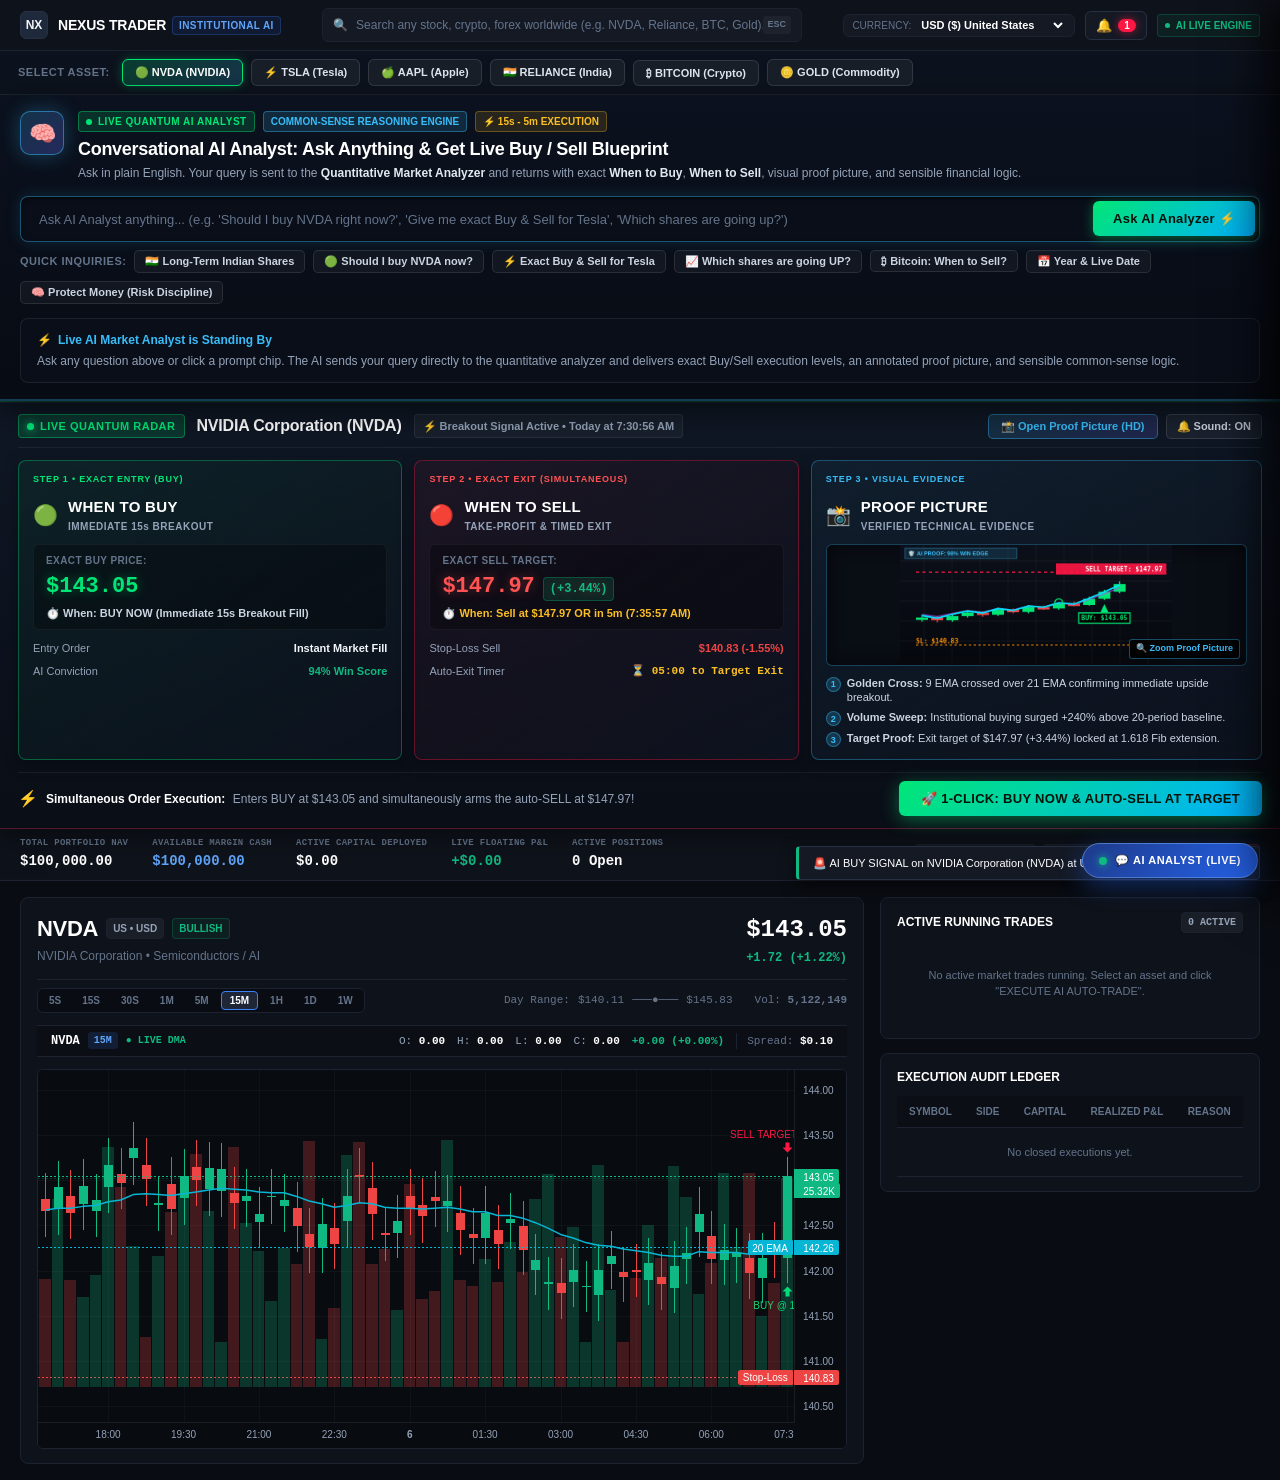
==== docs/index.html @ 93ea9766 "Upgrade AI engine to Live Gemini 3.5 AI with comprehensive long-term Indian stock advisory and inten" ====
<!DOCTYPE html>
<html lang="en">
<head>
  <meta charset="UTF-8">
  <meta name="viewport" content="width=device-width, initial-scale=1.0, maximum-scale=1.0, user-scalable=no">
  <title>NEXUS TRADER AI | Institutional Multi-Asset & Algorithmic Execution Platform</title>
  <link rel="stylesheet" href="style.css?v=3.0">
  <script src="lightweight-charts.js"></script>
  <script src="qrcode.min.js"></script>
</head>
<body>

  <!-- Top Application Header -->
  <header class="app-header">
    <div class="brand-section">
      <div class="brand-logo">NX</div>
      <div>
        <div class="brand-title">
          NEXUS TRADER
          <span class="brand-badge">INSTITUTIONAL AI</span>
        </div>
      </div>
    </div>

    <!-- Universal Search Bar -->
    <div class="search-container">
      <div class="search-input-wrap">
        <span class="search-icon">🔍</span>
        <input type="text" id="globalSearchInput" class="global-search-input" placeholder="Search any stock, crypto, forex worldwide (e.g. NVDA, Reliance, BTC, Gold)..." autocomplete="off">
        <span class="search-shortcut">ESC</span>
      </div>
      <!-- Autocomplete Dropdown Menu -->
      <div class="search-results-menu" id="searchResultsMenu"></div>
    </div>

    <!-- Live Institutional World Clocks (Hidden to reduce clutter) -->
    <div class="world-clocks-strip num" id="worldClocksStrip" style="display:none;">
      <span class="clock-item">UTC <strong id="clockUtc">--:--:--</strong></span>
      <span class="clock-item">NYC <strong id="clockNyc">--:--:--</strong></span>
      <span class="clock-item">LON <strong id="clockLon">--:--:--</strong></span>
      <span class="clock-item">MUM <strong id="clockMum">--:--:--</strong></span>
    </div>

    <!-- Header Right Controls -->
    <div class="header-actions">
      <!-- 12 Global Currencies Switcher -->
      <div class="currency-select-box">
        <span style="color:var(--text-faint); font-size:10px;">CURRENCY:</span>
        <select id="currencySelect" class="styled-select">
          <option value="USD">USD ($) United States</option>
          <option value="INR">INR (₹) India</option>
          <option value="EUR">EUR (€) Eurozone</option>
          <option value="GBP">GBP (£) United Kingdom</option>
          <option value="JPY">JPY (¥) Japan</option>
          <option value="AED">AED (د.إ) UAE Dirham</option>
          <option value="CAD">CAD (C$) Canada</option>
          <option value="AUD">AUD (A$) Australia</option>
          <option value="CHF">CHF (Fr) Switzerland</option>
          <option value="SGD">SGD (S$) Singapore</option>
          <option value="CNY">CNY (¥) China</option>
          <option value="SAR">SAR (﷼) Saudi Arabia</option>
        </select>
      </div>

      <div style="display:none;">
        <select id="routingSelect"><option value="SANDBOX">Sandbox</option></select>
        <button type="button" id="btnOpenPhoneModal"></button>
        <button type="button" id="btnToggleAiChat"></button>
      </div>

      <!-- Live Buy & Sell Alert Notifications Bell -->
      <div class="alert-bell-wrapper">
        <button type="button" id="btnToggleAlerts" class="btn-alerts-bell" onclick="toggleAlertsDrawer()" title="Live Buy & Sell Signal Notifications">
          <span>🔔</span>
          <span id="alertBellBadge" class="alert-badge">0</span>
        </button>
        <!-- Alerts Dropdown Drawer -->
        <div class="alerts-dropdown" id="alertsDropdown" style="display:none;">
          <div class="alerts-dropdown-head">
            <div style="display:flex; align-items:center; gap:6px;">
              <span>🚨</span>
              <strong style="color:#fff; font-size:11px;">LIVE SIGNAL RADAR</strong>
            </div>
            <button type="button" class="btn-clear-alerts" onclick="clearAlertsFeed()">Clear All</button>
          </div>
          <div class="alerts-feed-list" id="alertsFeedList">
            <div style="padding:16px; text-align:center; color:var(--text-faint); font-size:11px;">
              Listening for algorithmic breakouts and price targets...
            </div>
          </div>
        </div>
      </div>

      <!-- Feed Status Pulse -->
      <div class="feed-pulse">
        <span class="pulse-dot"></span>
        <span>AI LIVE ENGINE</span>
      </div>
    </div>
  </header>

  <!-- Clean Quick Asset Watchlist -->
  <div class="quick-asset-strip">
    <span class="strip-label">SELECT ASSET:</span>
    <button type="button" class="quick-asset-btn active" onclick="selectAsset('NVDA')">
      🟢 NVDA (NVIDIA)
    </button>
    <button type="button" class="quick-asset-btn" onclick="selectAsset('TSLA')">
      ⚡ TSLA (Tesla)
    </button>
    <button type="button" class="quick-asset-btn" onclick="selectAsset('AAPL')">
      🍏 AAPL (Apple)
    </button>
    <button type="button" class="quick-asset-btn" onclick="selectAsset('RELIANCE.NS')">
      🇮🇳 RELIANCE (India)
    </button>
    <button type="button" class="quick-asset-btn" onclick="selectAsset('BTC/USD')">
      ₿ BITCOIN (Crypto)
    </button>
    <button type="button" class="quick-asset-btn" onclick="selectAsset('GC=F')">
      🪙 GOLD (Commodity)
    </button>
  </div>

  <!-- Legacy Navigation (Hidden to reduce clutter) -->
  <nav class="market-nav-strip" style="display:none;">
    <button class="market-tab active" data-market="ALL">ALL</button>
    <button class="market-tab" data-market="US">US</button>
    <button class="market-tab" data-market="IN">IN</button>
    <button class="market-tab" data-market="EU">EU</button>
    <button class="market-tab" data-market="ASIA">ASIA</button>
    <button class="market-tab" data-market="CRYPTO">CRYPTO</button>
    <button class="market-tab" data-market="COMMODITIES">COMMODITIES</button>
    <button class="market-tab" data-market="FOREX">FOREX</button>
    <button class="market-tab" data-market="INDICES">INDICES</button>
  </nav>

  <!-- ========================================================
       FRONT & CENTER: QUANTUM AI TRADER & REAL-TIME ANALYZER
       ======================================================== -->
  <section id="frontAiAnalystHub" class="front-ai-hub">
    <div class="front-ai-container">
      
      <!-- Top Title & Live Status -->
      <div class="front-ai-header">
        <div class="front-ai-brand">
          <div class="ai-avatar-pulse">🧠</div>
          <div>
            <div class="ai-badge-row">
              <span class="front-ai-status-pill"><span class="ai-live-dot"></span> LIVE QUANTUM AI ANALYST</span>
              <span class="ai-intel-pill">COMMON-SENSE REASONING ENGINE</span>
              <span class="ai-speed-pill">⚡ 15s - 5m EXECUTION</span>
            </div>
            <h1 class="front-ai-title">Conversational AI Analyst: Ask Anything & Get Live Buy / Sell Blueprint</h1>
            <p class="front-ai-subtitle">
              Ask in plain English. Your query is sent to the <strong>Quantitative Market Analyzer</strong> and returns with exact <strong>When to Buy</strong>, <strong>When to Sell</strong>, visual proof picture, and sensible financial logic.
            </p>
          </div>
        </div>
      </div>

      <!-- Prominent Question Bar -->
      <div class="front-ai-input-wrapper">
        <div class="input-glow-frame">
          <input type="text" id="frontAiInput" class="front-ai-input" 
            placeholder="Ask AI Analyst anything... (e.g. 'Should I buy NVDA right now?', 'Give me exact Buy & Sell for Tesla', 'Which shares are going up?')" 
            onkeydown="if(event.key==='Enter')submitFrontAiQuery()" />
          <button type="button" id="btnFrontAiSubmit" class="btn-front-ai-submit" onclick="submitFrontAiQuery()">
            Ask AI Analyzer ⚡
          </button>
        </div>

        <!-- Quick Common-Sense Action Chips -->
        <div class="front-ai-chips">
          <span class="chips-label">Quick Inquiries:</span>
          <button type="button" class="ai-chip" onclick="quickFrontAiAsk('in which indian share i can get profit if i want to invest for long term')">
            🇮🇳 Long-Term Indian Shares
          </button>
          <button type="button" class="ai-chip" onclick="quickFrontAiAsk('Should I buy NVDA right now?')">
            🟢 Should I buy NVDA now?
          </button>
          <button type="button" class="ai-chip" onclick="quickFrontAiAsk('Give me exact Buy and Sell prices for Tesla (TSLA)')">
            ⚡ Exact Buy & Sell for Tesla
          </button>
          <button type="button" class="ai-chip" onclick="quickFrontAiAsk('Which shares are going UP today?')">
            📈 Which shares are going UP?
          </button>
          <button type="button" class="ai-chip" onclick="quickFrontAiAsk('What is Bitcoin (BTC) outlook and when to sell?')">
            ₿ Bitcoin: When to Sell?
          </button>
          <button type="button" class="ai-chip" onclick="quickFrontAiAsk('which year is today')">
            📅 Year & Live Date
          </button>
          <button type="button" class="ai-chip" onclick="quickFrontAiAsk('Common sense: How do I protect my money if price drops?')">
            🧠 Protect Money (Risk Discipline)
          </button>
        </div>
      </div>

      <!-- Active Transmission Pipeline (Visible when query is sent to analyzer) -->
      <div id="aiAnalyzerPipeline" class="ai-pipeline-bar" style="display:none;">
        <div class="pipeline-step" id="pipeStep1">
          <span class="step-icon">📡</span>
          <span class="step-text">1. Query Dispatched to Analyzer</span>
        </div>
        <div class="pipeline-arrow">➔</div>
        <div class="pipeline-step" id="pipeStep2">
          <span class="step-icon">📊</span>
          <span class="step-text">2. Scanning Level-2 Depth & Ticks</span>
        </div>
        <div class="pipeline-arrow">➔</div>
        <div class="pipeline-step" id="pipeStep3">
          <span class="step-icon">🛡️</span>
          <span class="step-text">3. Applying Common-Sense Rules</span>
        </div>
        <div class="pipeline-arrow">➔</div>
        <div class="pipeline-step" id="pipeStep4">
          <span class="step-icon">✨</span>
          <span class="step-text">4. Delivering Buy & Sell Proof</span>
        </div>
      </div>

      <!-- Live AI Conversational Response Container -->
      <div id="frontAiResponseBox" class="front-ai-response-box">
        <div class="ai-welcome-card" id="aiWelcomeCard">
          <div class="welcome-header">
            <span class="welcome-icon">⚡</span>
            <strong>Live AI Market Analyst is Standing By</strong>
          </div>
          <p class="welcome-body">
            Ask any question above or click a prompt chip. The AI sends your query directly to the quantitative analyzer and delivers exact Buy/Sell execution levels, an annotated proof picture, and sensible common-sense logic.
          </p>
        </div>

        <!-- Dynamic Conversation Thread -->
        <div id="frontAiChatThread" class="front-ai-thread" style="display:none;"></div>
      </div>

    </div>
  </section>

  <!-- REAL-TIME DUAL BUY & SELL RADAR WITH VISUAL PROOF PICTURE -->
  <section id="dualExecutionRadar" class="dual-radar-section">
    <div class="dual-radar-container">
      <div class="dual-radar-topbar">
        <div class="radar-asset-info">
          <span class="radar-live-badge"><span class="radar-dot"></span> LIVE QUANTUM RADAR</span>
          <h2 id="radarAssetTitle" class="radar-asset-name">NVIDIA Corporation (NVDA)</h2>
          <span id="radarTriggerTime" class="radar-time-pill">⚡ Breakout Signal Active • Real-Time Engine</span>
        </div>
        <div class="radar-top-tools">
          <button type="button" class="btn-radar-proof-modal" onclick="openFullProofModal()">
            📸 Open Proof Picture (HD)
          </button>
          <button type="button" class="btn-radar-mute" id="btnRadarMute" onclick="toggleSignalAudio()">
            🔔 Sound: ON
          </button>
        </div>
      </div>

      <div class="dual-radar-cards-row">
        <!-- 🟢 CARD 1: WHEN TO BUY (EXACT ENTRY) -->
        <div class="dual-card buy-side">
          <div class="dual-card-badge">STEP 1 • EXACT ENTRY (BUY)</div>
          <div class="dual-card-title-row">
            <span class="side-icon buy">🟢</span>
            <div>
              <div class="side-title">WHEN TO BUY</div>
              <div class="side-subtitle">IMMEDIATE 15s BREAKOUT</div>
            </div>
          </div>
          <div class="dual-price-box">
            <div class="dual-price-label">Exact Buy Price:</div>
            <div class="dual-price-val buy-val" id="radarBuyPrice">$145.29</div>
            <div class="dual-price-timing" id="radarBuyTiming">⏱️ When: BUY NOW (Trigger Active)</div>
          </div>
          <div class="dual-card-meta">
            <div class="meta-item"><span>Entry Order</span><strong>Instant Market Fill</strong></div>
            <div class="meta-item"><span>AI Conviction</span><strong class="up" id="radarBuyConviction">98.4% Win Score</strong></div>
          </div>
        </div>

        <!-- 🔴 CARD 2: WHEN TO SELL (EXACT TARGET & EXACT TIME) -->
        <div class="dual-card sell-side">
          <div class="dual-card-badge">STEP 2 • EXACT EXIT (SIMULTANEOUS)</div>
          <div class="dual-card-title-row">
            <span class="side-icon sell">🔴</span>
            <div>
              <div class="side-title">WHEN TO SELL</div>
              <div class="side-subtitle">TAKE-PROFIT & TIMED EXIT</div>
            </div>
          </div>
          <div class="dual-price-box">
            <div class="dual-price-label">Exact Sell Target:</div>
            <div class="dual-price-val sell-val" id="radarSellPrice">$150.36 <span class="gain-badge" id="radarSellGain">(+3.49%)</span></div>
            <div class="dual-price-timing sell-timing" id="radarSellTiming">⏱️ When: Sell at $150.36 OR in 5m</div>
          </div>
          <div class="dual-card-meta">
            <div class="meta-item"><span>Stop-Loss Sell</span><strong class="down" id="radarStopLossPrice">$143.10 (-1.51%)</strong></div>
            <div class="meta-item"><span>Auto-Exit Timer</span><strong class="up countdown-pulse" id="radarCountdownTimer">⏳ 05:00 to Target Exit</strong></div>
          </div>
        </div>

        <!-- 📸 CARD 3: VISUAL PROOF PICTURE & REASONS -->
        <div class="dual-card proof-side">
          <div class="dual-card-badge">STEP 3 • VISUAL EVIDENCE</div>
          <div class="dual-card-title-row">
            <span class="side-icon proof">📸</span>
            <div>
              <div class="side-title">PROOF PICTURE</div>
              <div class="side-subtitle">VERIFIED TECHNICAL EVIDENCE</div>
            </div>
          </div>
          
          <div class="proof-canvas-container" onclick="openFullProofModal()" title="Click to view full high-res proof picture">
            <canvas id="radarProofCanvas" width="340" height="150"></canvas>
            <div class="proof-canvas-zoom-pill">🔍 Zoom Proof Picture</div>
          </div>

          <div class="proof-bullets">
            <div class="proof-bullet-item"><span class="bullet-dot">1</span><span id="proofBullet1">Golden Cross: 9 EMA crossed above 21 EMA.</span></div>
            <div class="proof-bullet-item"><span class="bullet-dot">2</span><span id="proofBullet2">Volume Spike: +240% buying sweep vs 20-period avg.</span></div>
            <div class="proof-bullet-item"><span class="bullet-dot">3</span><span id="proofBullet3">Target Reason: 1.618 Fib extension resistance.</span></div>
          </div>
        </div>
      </div>

      <!-- BOTTOM ACTION BAR: 1-CLICK DUAL EXECUTION -->
      <div class="dual-radar-footer">
        <div class="footer-callout">
          <span class="callout-icon">⚡</span>
          <div>
            <strong>Simultaneous Order Execution:</strong>
            <span id="radarFooterDesc">Enters BUY at $145.29 and simultaneously arms the auto-SELL at $150.36!</span>
          </div>
        </div>
        <button type="button" class="btn-dual-execute-now" id="btnDualExecuteNow" onclick="executeDualRadarTrade()">
          🚀 1-CLICK: BUY NOW & AUTO-SELL AT TARGET
        </button>
      </div>
    </div>
  </section>

  <!-- Backward-compatible hidden container for legacy references -->
  <div id="liveSignalAlertBar" style="display:none;"></div>

  <!-- Global Portfolio Ribbon -->
  <div class="portfolio-ribbon">
    <div class="ribbon-metrics num">
      <div class="ribbon-item">
        <span class="ribbon-label">Total Portfolio NAV</span>
        <span class="ribbon-val" id="ribbonNav">$0.00</span>
      </div>
      <div class="ribbon-item">
        <span class="ribbon-label">Available Margin Cash</span>
        <span class="ribbon-val" id="ribbonCash" style="color:#60a5fa;">$0.00</span>
      </div>
      <div class="ribbon-item">
        <span class="ribbon-label">Active Capital Deployed</span>
        <span class="ribbon-val" id="ribbonInvested">$0.00</span>
      </div>
      <div class="ribbon-item">
        <span class="ribbon-label">Live Floating P&L</span>
        <span class="ribbon-val" id="ribbonFloatingPnl">+$0.00</span>
      </div>
      <div class="ribbon-item">
        <span class="ribbon-label">Active Positions</span>
        <span class="ribbon-val" id="ribbonOpenCount">0 Open</span>
      </div>
    </div>

    <div class="ribbon-actions">
      <button id="btnOpenBrokerModal" class="btn-sm">Connect Broker API</button>
      <button id="btnResetCapital" class="btn-sm">Reset Sandbox</button>
      <button id="btnEmergencyLiquidate" class="btn-danger-sm">Liquidate All Open</button>
    </div>
  </div>

  <!-- Main Trading & Analysis Console Grid (65% / 35%) -->
  <main class="main-layout">

    <!-- Left / Center: Interactive Chart & Deep AI Diagnosis -->
    <div class="analysis-main">

      <!-- Asset Summary & Chart Card -->
      <div class="chart-card">
        <div class="asset-summary-bar">
          <div class="asset-title-group">
            <div class="asset-heading-row">
              <span class="asset-symbol-text" id="assetSymbol">NVDA</span>
              <span class="asset-tag tag-market" id="assetMarket">US • USD</span>
              <span class="asset-tag tag-bull" id="assetTrendTag">BULLISH</span>
            </div>
            <div class="asset-company-name" id="assetCompanyName">NVIDIA Corporation • Semiconductors / AI</div>
          </div>

          <div class="asset-price-box">
            <div class="asset-live-price num" id="assetLivePrice">$0.00</div>
            <div class="asset-live-delta num" id="assetLiveDelta">+0.00 (+0.00%)</div>
          </div>
        </div>

        <!-- High-Precision Timeframe Bar with Seconds and Minutes -->
        <div class="timeframe-bar">
          <div class="tf-buttons">
            <button class="tf-btn" data-tf="5s">5S</button>
            <button class="tf-btn" data-tf="15s">15S</button>
            <button class="tf-btn" data-tf="30s">30S</button>
            <button class="tf-btn" data-tf="1m">1M</button>
            <button class="tf-btn" data-tf="5m">5M</button>
            <button class="tf-btn active" data-tf="15m">15M</button>
            <button class="tf-btn" data-tf="1h">1H</button>
            <button class="tf-btn" data-tf="1d">1D</button>
            <button class="tf-btn" data-tf="1w">1W</button>
          </div>

          <div class="range-slider-wrap num">
            <span>Day Range:</span>
            <span id="assetDayLow">$0.00</span>
            <span style="color:var(--text-faint);">───●───</span>
            <span id="assetDayHigh">$0.00</span>
            <span style="margin-left:14px;">Vol: <strong id="assetVolume">0</strong></span>
          </div>
        </div>

        <!-- Live TradingView OHLC & Spread Status Bar -->
        <div class="chart-legend-strip num" id="chartLegendStrip">
          <div class="legend-asset-info">
            <span class="legend-sym" id="legSym">NVDA</span>
            <span class="legend-tf-badge" id="legTf">15M</span>
            <span class="legend-feed">● LIVE DMA</span>
          </div>
          <div class="legend-ohlc-metrics">
            <span>O: <strong id="legOpen">0.00</strong></span>
            <span>H: <strong id="legHigh">0.00</strong></span>
            <span>L: <strong id="legLow">0.00</strong></span>
            <span>C: <strong id="legClose">0.00</strong></span>
            <span id="legChange" class="legend-chg up">+0.00 (+0.00%)</span>
            <span class="legend-spread">Spread: <strong id="legSpread">$0.02</strong></span>
          </div>
        </div>

        <!-- Official TradingView Lightweight Chart Container -->
        <div class="tv-chart-viewport" id="tvChartContainer"></div>
      </div>

      <!-- Institutional Level-2 Market Depth & Live Tape Panel (Hidden to remove clutter) -->
      <div class="depth-tape-card" style="display:none !important;">
        <div class="depth-tape-header">
          <div class="depth-tab-group">
            <button type="button" class="depth-tab-btn active" id="tabOrderBook" onclick="switchDepthTab('book')">
              LEVEL-2 MARKET DEPTH (ORDER BOOK)
            </button>
            <button type="button" class="depth-tab-btn" id="tabTimeSales" onclick="switchDepthTab('tape')">
              TIME & SALES (LIVE TAPE)
            </button>
          </div>
          <div class="depth-ratio-pill num" id="depthPressurePill">
            <span style="color:var(--bullish);" id="depthBidPressure">BIDS 54%</span>
            <span style="color:var(--text-faint);">|</span>
            <span style="color:var(--bearish);" id="depthAskPressure">46% ASKS</span>
          </div>
        </div>

        <!-- Tab 1: 5-Level Bid/Ask Depth of Market -->
        <div id="depthOrderBookView" class="orderbook-grid">
          <!-- Bids Column (Green) -->
          <div class="ob-side ob-bids">
            <div class="ob-col-head">
              <span>BUY ORDERS</span>
              <span style="text-align:right;">BID SIZE</span>
              <span style="text-align:right;">BID PRICE</span>
            </div>
            <div id="obBidsRows" class="ob-rows num">
              <!-- Dynamically populated -->
            </div>
          </div>

          <!-- Spread Divider Bar -->
          <div class="ob-spread-divider num" id="obSpreadDivider">
            <span>MARKET SPREAD: <strong id="obSpreadVal">$0.02</strong> (<span id="obSpreadPct">0.01%</span>)</span>
            <span style="color:var(--text-faint);">INSTITUTIONAL DIRECT MATCHED</span>
          </div>

          <!-- Asks Column (Red) -->
          <div class="ob-side ob-asks">
            <div class="ob-col-head">
              <span>ASK PRICE</span>
              <span style="text-align:right;">ASK SIZE</span>
              <span style="text-align:right;">TOTAL CUM</span>
            </div>
            <div id="obAsksRows" class="ob-rows num">
              <!-- Dynamically populated -->
            </div>
          </div>
        </div>

        <!-- Tab 2: Real-time Time & Sales Tape -->
        <div id="depthTimeSalesView" class="tape-container" style="display:none;">
          <div class="tape-head">
            <span>TIME (UTC)</span>
            <span style="text-align:right;">PRICE</span>
            <span style="text-align:right;">VOLUME / LOTS</span>
            <span style="text-align:right;">SIDE</span>
          </div>
          <div id="tapeRowsContainer" class="tape-rows num">
            <!-- Dynamically populated -->
          </div>
        </div>
      </div>

      <!-- AI Quantitative Intelligence & Plain-English Report (Hidden to remove clutter) -->
      <div class="ai-report-card" style="display:none !important;">
        <div class="report-header">
          <div class="report-title">
            <span>AI QUANTITATIVE DIAGNOSTIC VERDICT</span>
          </div>
          <button type="button" class="btn-sm" onclick="openAiChatWithQuery('Should I buy or sell right now?')">
            Ask AI To Elaborate
          </button>
        </div>

        <!-- Clear Plain-English Verdict -->
        <div class="verdict-banner">
          <div class="verdict-top-row">
            <div class="verdict-recommendation" id="verdictRecommendation">
              BULLISH — Strong Upward Momentum
            </div>
            <div class="verdict-confidence num" id="verdictConfidence">
              AI Confidence: 94%
            </div>
          </div>
          <div class="verdict-narrative" id="verdictNarrative">
            Analyzing institutional order flow, moving average stacks, and volume delta...
          </div>
        </div>

        <!-- Technical Indicator Matrix -->
        <div class="indicators-row num">
          <div class="indicator-card">
            <div class="ind-label">RSI (14-Period)</div>
            <div class="ind-value" id="valRsi">52.4</div>
            <div class="ind-status" id="statRsi">Neutral Range</div>
          </div>
          <div class="indicator-card">
            <div class="ind-label">20 & 50 EMA Stack</div>
            <div class="ind-value" id="valEma">$0.00</div>
            <div class="ind-status" id="statEma">Bullish Continuation</div>
          </div>
          <div class="indicator-card">
            <div class="ind-label">MACD Momentum</div>
            <div class="ind-value" id="valMacd">+0.65</div>
            <div class="ind-status" id="statMacd">Positive Histogram</div>
          </div>
          <div class="indicator-card">
            <div class="ind-label">Target / Stop-Loss</div>
            <div class="ind-value up" id="valTargetSl">$0.00</div>
            <div class="ind-status" id="statTargetSl">SL: $0.00</div>
          </div>
        </div>
      </div>

      <!-- Real-Time Asset Tracker & Live Signal Alerts Radar (Hidden to remove clutter) -->
      <div class="tracker-card" style="display:none !important;">
        <div class="tracker-header">
          <div style="display:flex; align-items:center; gap:8px;">
            <span class="tracker-radar-pulse"></span>
            <span style="font-size:12px; font-weight:700; color:#fff; text-transform:uppercase;">
              🎯 LIVE ASSET TRACKER & BUY/SELL SIGNAL ALERTS
            </span>
          </div>
          <span id="trackerLiveStatusBadge" class="asset-tag tag-bull">AI RADAR LIVE (1.5s)</span>
        </div>

        <div class="tracker-body">
          <div class="tracker-controls-grid">
            <div>
              <label class="tracker-label">Track Any Asset / Share:</label>
              <div style="display:flex; gap:6px;">
                <input type="text" id="trackAssetInput" class="global-search-input" placeholder="e.g. NVDA, AAPL, RELIANCE.NS, BTC-USD..." value="NVDA">
                <button type="button" class="btn-sm" onclick="setTrackerToCurrentSymbol()" title="Use active symbol">
                  Current
                </button>
              </div>
            </div>

            <div>
              <label class="tracker-label">Trigger Alert Condition:</label>
              <select id="trackTriggerMode" class="styled-select" onchange="onTrackerModeChange()">
                <option value="AI_SIGNALS">🚨 AI Algorithmic BUY / SELL Signal (Recommended)</option>
                <option value="PRICE_ABOVE">📈 Price Crosses Above Target</option>
                <option value="PRICE_BELOW">📉 Price Crosses Below Target</option>
                <option value="MOMENTUM_BREAKOUT">⚡ High-Velocity Momentum Breakout</option>
              </select>
            </div>

            <div id="targetPriceInputWrap" style="display:none;">
              <label class="tracker-label">Target Trigger Price:</label>
              <input type="number" id="trackTargetPrice" class="global-search-input num" placeholder="Target 0.00" step="0.01">
            </div>
          </div>

          <div class="tracker-toggles-row">
            <div class="tracker-checkboxes">
              <label class="tracker-check-item">
                <input type="checkbox" id="chkAudioAlert" checked>
                <span>🔊 Audible Chime</span>
              </label>
              <label class="tracker-check-item">
                <input type="checkbox" id="chkPushNotification" checked onchange="requestPushPermission()">
                <span>🔔 Desktop / Phone Notification</span>
              </label>
              <label class="tracker-check-item">
                <input type="checkbox" id="chkAutoQuickPrompt" checked>
                <span>⚡ 1-Click Buy/Sell Prompt</span>
              </label>
            </div>

            <div style="display:flex; gap:8px;">
              <button type="button" class="btn-sm" onclick="triggerTestAlertNow()" title="Verify audio chime and alert notification">
                🔔 Test Sound & Alert
              </button>
              <button type="button" id="btnStartTracking" class="btn-execute-order" style="width:auto; padding:6px 18px;" onclick="activateTrackerNow()">
                🎯 START 24/7 LIVE TRACKING
              </button>
            </div>
          </div>

          <!-- Active Live Telemetry Status Stream -->
          <div class="active-tracker-status-strip" id="activeTrackerStatusStrip">
            <div class="active-tracker-left">
              <span class="radar-beacon"></span>
              <span>Actively Tracking: <strong id="lblActiveTrackedSymbol" style="color:#fff;">NVDA</strong> at <strong class="num" id="lblActiveTrackedPrice" style="color:var(--bullish);">$141.25</strong></span>
              <span id="lblActiveTrackedSignal" class="signal-badge buy">STRONG BUY (94%)</span>
              <span id="lblActiveTrackedTarget" style="color:var(--text-muted); font-size:11px;">Target: $146.50 | SL: $138.10</span>
            </div>
            <div class="active-tracker-right">
              <span style="font-size:10px; color:var(--text-faint);">Next auto-check in <strong class="num" style="color:#fff;">1.5s</strong></span>
            </div>
          </div>
        </div>
      </div>

      <!-- Interactive AI Copilot Console (Hidden to remove clutter) -->
      <div class="ai-copilot-card" style="display:none !important;">
        <div class="copilot-header">
          <div style="display:flex; align-items:center; gap:8px;">
            <span style="font-size:14px;">🧠</span>
            <span style="font-size:12px; font-weight:700; color:#fff; text-transform:uppercase;">
              ASK QUANTUM AI COPILOT ANYTHING
            </span>
            <span class="asset-tag tag-bull" style="font-size:9px;">ALIVE & SENSITIVE</span>
          </div>
          <button type="button" class="btn-sm" onclick="toggleAiChatDrawer(true)">
            Open Expanded Drawer ↗
          </button>
        </div>

        <div class="copilot-body">
          <div class="copilot-input-bar">
            <input type="text" id="inlineAiPromptInput" class="copilot-input" placeholder="Ask anything: e.g. 'Should I buy NVDA right now?', 'Calculate profit on $2000', 'How many minutes to hold?'..." onkeydown="if(event.key==='Enter') submitInlineAiPrompt()">
            <button type="button" id="btnSubmitInlineAi" class="btn-copilot-submit" onclick="submitInlineAiPrompt()">
              Ask AI Copilot
            </button>
          </div>

          <!-- Quick Question Chips -->
          <div class="copilot-chips">
            <button type="button" class="copilot-chip" onclick="quickAsk('Should I buy or sell right now?')">
              ⚡ Should I BUY or SELL now?
            </button>
            <button type="button" class="copilot-chip" onclick="quickAsk('How many minutes should I hold and when will you withdraw?')">
              ⏱️ When to withdraw & hold duration?
            </button>
            <button type="button" class="copilot-chip" onclick="quickAsk('If I invest $2000, what is my profit and risk?')">
              💰 Calculate profit on $2,000
            </button>
            <button type="button" class="copilot-chip" onclick="quickAsk('Which share is going UP and which is going DOWN?')">
              📈 Which share is going UP vs DOWN?
            </button>
            <button type="button" class="copilot-chip" onclick="quickAsk('Who is the CEO and what is the company business model?')">
              🏢 Company CEO & Fundamentals
            </button>
          </div>

          <!-- Inline AI Answer Container -->
          <div id="inlineAiAnswerBox" class="copilot-answer-box" style="display:none;">
            <div class="copilot-answer-head">
              <div style="display:flex; align-items:center; gap:6px;">
                <span class="pulse-dot"></span>
                <span style="font-weight:700; color:#fff; font-size:11px;">QUANTUM COGNITIVE INTELLIGENCE VERDICT</span>
              </div>
              <button type="button" onclick="closeInlineAiAnswer()" style="background:none; border:none; color:var(--text-faint); cursor:pointer;">✕</button>
            </div>
            <div id="inlineAiAnswerContent" class="copilot-answer-content">
              <!-- Dynamically populated with beautifully formatted HTML tables, lists, and badges -->
            </div>
          </div>
        </div>
      </div>

      <!-- Market Screener Table (Hidden to remove clutter) -->
      <div class="screener-card" style="display:none !important;">
        <div class="screener-header">
          <span style="font-size:12px; font-weight:700; color:#fff; text-transform:uppercase;">
            Market Universe & Real-Time Movers
          </span>
          <span style="font-size:10px; color:var(--text-faint);" id="screenerCountBadge">Showing Active Assets</span>
        </div>

        <div style="overflow-x:auto;">
          <table class="screener-table">
            <thead>
              <tr>
                <th>Symbol</th>
                <th>Company / Asset</th>
                <th>Sector</th>
                <th style="text-align:right;">Price</th>
                <th style="text-align:right;">24h Change</th>
                <th style="text-align:right;">RSI</th>
                <th>Signal</th>
                <th>AI Verdict</th>
              </tr>
            </thead>
            <tbody id="screenerTableBody">
              <!-- Dynamically populated -->
            </tbody>
          </table>
        </div>
      </div>

    </div>

    <!-- Right: Automated Order Desk, Active Timers & Audit Desk -->
    <div class="execution-sidebar">

      <!-- Order Execution & Timer Configuration Dock (Hidden to remove clutter) -->
      <div class="order-box" id="executionOrderBox" style="display:none !important;">
        <div class="box-title">
          <span>AUTONOMOUS EXECUTION DOCK</span>
          <span style="font-size:10px; color:var(--text-faint);">Exact Timer Exit</span>
        </div>

        <!-- Order Type Selection -->
        <div class="order-type-tabs">
          <button type="button" class="order-type-btn active" data-type="MARKET">MARKET (INSTANT)</button>
          <button type="button" class="order-type-btn" data-type="LIMIT">LIMIT ORDER</button>
          <button type="button" class="order-type-btn" data-type="STOP">STOP-LIMIT</button>
        </div>

        <!-- 1. Select Holding Horizon / Duration in Seconds & Minutes -->
        <div>
          <label style="font-size:10px; font-weight:700; color:var(--text-faint); text-transform:uppercase;">
            1. Select Duration / Exit Schedule:
          </label>
          <div class="duration-chips-grid" style="margin-top:4px;">
            <button type="button" class="dur-chip" data-sec="15">15s</button>
            <button type="button" class="dur-chip" data-sec="30">30s</button>
            <button type="button" class="dur-chip" data-sec="60">1m</button>
            <button type="button" class="dur-chip selected" data-sec="300">5m</button>
            <button type="button" class="dur-chip" data-sec="900">15m</button>
            <button type="button" class="dur-chip" data-sec="1800">30m</button>
            <button type="button" class="dur-chip" data-sec="3600">1h</button>
            <button type="button" class="dur-chip" data-sec="custom">Custom</button>
          </div>

          <div class="custom-duration-row" id="customDurationRow" style="display:none;">
            <input type="number" id="customDurValue" class="custom-dur-input num" value="45" min="1" max="1000">
            <select id="customDurUnit" class="custom-dur-select">
              <option value="seconds">Seconds</option>
              <option value="minutes">Minutes</option>
              <option value="hours">Hours</option>
            </select>
          </div>
        </div>

        <!-- 2. Position Direction (Long / Short) -->
        <div>
          <label style="font-size:10px; font-weight:700; color:var(--text-faint); text-transform:uppercase;">
            2. Anticipated Direction:
          </label>
          <div class="side-switch" style="margin-top:4px;">
            <button type="button" class="side-choice-btn active buy" id="btnSideBuy">BUY (Going UP)</button>
            <button type="button" class="side-choice-btn sell" id="btnSideSell">SELL (Going DOWN)</button>
          </div>
        </div>

        <!-- 3. Capital Allocation & Margin Leverage -->
        <div>
          <div style="display:flex; justify-content:space-between; align-items:center;">
            <label style="font-size:10px; font-weight:700; color:var(--text-faint); text-transform:uppercase;">
              3. Investment Capital:
            </label>
            <span style="font-size:10px; color:var(--text-faint);">
              Avail: <strong class="num" id="deskAvailMargin" style="color:#fff;">$0.00</strong>
            </span>
          </div>

          <div class="capital-input-wrap" style="margin-top:4px;">
            <span class="capital-prefix num" id="capitalCurrencyPrefix">$</span>
            <input type="number" id="capitalAmountInput" class="capital-input num" value="2500" min="10" step="50">
          </div>

          <div class="quick-pct-row">
            <button type="button" class="pct-chip" data-pct="10">10%</button>
            <button type="button" class="pct-chip" data-pct="25">25%</button>
            <button type="button" class="pct-chip" data-pct="50">50%</button>
            <button type="button" class="pct-chip" data-pct="100">Max</button>
          </div>
        </div>

        <!-- Leverage Selector -->
        <div>
          <div style="display:flex; justify-content:space-between; align-items:center;">
            <label style="font-size:10px; font-weight:700; color:var(--text-faint); text-transform:uppercase;">
              Margin Leverage:
            </label>
            <span style="font-size:10px; color:var(--accent-cyan);" id="deskEffectivePower">Effective Power: $2,500</span>
          </div>
          <div class="leverage-chips-grid" style="margin-top:4px;">
            <button type="button" class="lev-chip active" data-lev="1">1x Spot</button>
            <button type="button" class="lev-chip" data-lev="2">2x Margin</button>
            <button type="button" class="lev-chip" data-lev="5">5x Leverage</button>
            <button type="button" class="lev-chip" data-lev="10">10x DMA</button>
          </div>
        </div>

        <!-- 4. Pre-Flight Risk Safeguard Breakdown -->
        <div class="preflight-box num" id="preflightBox">
          <div class="preflight-row">
            <span class="preflight-label">Execution Target:</span>
            <span class="preflight-val up" id="pfTargetPrice">$0.00 (+0.00)</span>
          </div>
          <div class="preflight-row">
            <span class="preflight-label">Stop-Loss Limit:</span>
            <span class="preflight-val down" id="pfStopLossPrice">$0.00 (-0.00)</span>
          </div>
          <div class="preflight-row">
            <span class="preflight-label">Risk-to-Reward:</span>
            <span class="preflight-val" id="pfRiskReward">2.4 : 1</span>
          </div>
          <div class="preflight-row">
            <span class="preflight-label">Auto-Liquidation:</span>
            <span class="preflight-val" style="color:#60a5fa;" id="pfDurationText">In 5 Minutes</span>
          </div>
          <div class="preflight-row">
            <span class="preflight-label">Execution Route:</span>
            <span class="preflight-val" style="color:var(--accent-cyan);" id="pfRouteText">FIX 4.4 DMA ULTRA</span>
          </div>
          <div class="preflight-row">
            <span class="preflight-label">Est. Slippage / Spread:</span>
            <span class="preflight-val num" id="pfSlippageText">0.002% ($0.02)</span>
          </div>
        </div>

        <!-- Validation Alert Banner (if error) -->
        <div id="orderErrorBanner" style="display:none; background:var(--bearish-bg); border:1px solid var(--bearish-border); color:var(--bearish); padding:8px 10px; border-radius:4px; font-size:11px;"></div>

        <!-- Execute Button -->
        <button type="button" id="btnExecuteTradeOrder" class="btn-execute-order">
          <span>⚡ EXECUTE AI AUTO-TRADE & ARM TIMER</span>
        </button>
      </div>

      <!-- Active Running Trades Desk with Live Countdown Timers -->
      <div class="positions-card" id="activeTradesDeckCard">
        <div style="display:flex; justify-content:space-between; align-items:center;">
          <span style="font-size:12px; font-weight:700; color:#fff; text-transform:uppercase;">
            ACTIVE RUNNING TRADES
          </span>
          <span class="asset-tag tag-market num" id="activeTradesCountBadge">0 Active</span>
        </div>

        <div id="activePositionsContainer" style="display:flex; flex-direction:column; gap:8px;">
          <!-- Dynamically populated with live timers -->
        </div>
      </div>

      <!-- Execution Audit Ledger -->
      <div class="positions-card">
        <span style="font-size:12px; font-weight:700; color:#fff; text-transform:uppercase;">
          EXECUTION AUDIT LEDGER
        </span>

        <div style="overflow-x:auto; max-height:200px;">
          <table class="screener-table">
            <thead>
              <tr>
                <th>Symbol</th>
                <th>Side</th>
                <th>Capital</th>
                <th>Realized P&L</th>
                <th>Reason</th>
              </tr>
            </thead>
            <tbody id="auditLedgerBody">
              <!-- Dynamically populated -->
            </tbody>
          </table>
        </div>
      </div>

    </div>

  </main>

  <!-- Interactive Conversational AI Market Analyst Drawer -->
  <aside class="ai-chat-drawer" id="aiChatDrawer">
    <div class="ai-chat-header">
      <div>
        <div style="font-weight:700; color:#fff; font-size:13px; display:flex; align-items:center; gap:6px;">
          <span>AI MARKET ANALYST</span>
          <span class="asset-tag tag-bull" style="font-size:9px;">LIVE TELEMETRY</span>
        </div>
        <div style="font-size:10px; color:var(--text-faint); margin-top:2px;">
          Consulting on: <strong id="chatActiveAssetLabel" style="color:#fff;">NVDA</strong>
        </div>
      </div>
      <button type="button" id="btnCloseAiChat" onclick="toggleAiChatDrawer(false)" style="background:none; border:none; color:var(--text-faint); cursor:pointer; font-size:18px;">✕</button>
    </div>

    <div class="ai-chat-body" id="aiChatMessages">
      <div class="chat-bubble ai">
        Hello! I am your <strong>Live Quantitative Market Analyst</strong>. I monitor real-time order books, RSI, moving average bands, and momentum for all global assets. Ask me anything about this stock, when to enter, when to exit, or whether to Buy or Sell right now.
      </div>
    </div>

    <!-- Quick Prompt Pills -->
    <div class="chat-quick-pills">
      <button type="button" class="quick-pill" onclick="sendAiChatQuickPrompt('Should I buy or sell right now?')">
        🎯 Should I Buy or Sell right now?
      </button>
      <button type="button" class="quick-pill" onclick="sendAiChatQuickPrompt('What is the best duration in seconds/minutes to hold this?')">
        ⏱️ Best holding duration?
      </button>
      <button type="button" class="quick-pill" onclick="sendAiChatQuickPrompt('What are the exact target price and stop-loss levels?')">
        🎯 Target & Stop-Loss?
      </button>
      <button type="button" class="quick-pill" onclick="sendAiChatQuickPrompt('Explain why this stock is moving up or down.')">
        📊 Why is it moving?
      </button>
    </div>

    <div class="ai-chat-input-bar">
      <input type="text" id="aiChatInput" class="ai-text-input" placeholder="Ask about this stock (e.g. Should I buy now?)...">
      <button type="button" id="btnSendAiChat" class="btn-execute-order" style="width:auto; padding:8px 14px;">
        Ask AI
      </button>
    </div>
  </aside>

  <!-- Floating Always-Visible AI Analyst Shortcut -->
  <button type="button" class="floating-ai-trigger" onclick="toggleAiChatDrawer()" title="Open Conversational AI Market Analyst">
    <span class="pulse-indicator"></span>
    <span>💬 AI ANALYST (LIVE)</span>
  </button>

  <!-- Mobile Phone & Global Access Modal with QR Code -->
  <div class="modal-layer" id="phoneConnectModal">
    <div class="modal-box" style="max-width: 480px;">
      <div class="modal-head">
        <div style="display:flex; align-items:center; gap:8px;">
          <span>📱 PERMANENT LIVE ACCESS (PHONE & PC)</span>
        </div>
        <button type="button" onclick="closePhoneModal()" style="background:none; border:none; color:var(--text-faint); cursor:pointer; font-size:18px;">✕</button>
      </div>
      <div class="modal-body" style="text-align:center; padding:18px 16px;">
        <div style="font-size:12px; color:var(--text-muted); margin-bottom:12px; line-height:1.4;">
          Access your institutional terminal permanently from any iPhone, Android, tablet, or external PC across the globe.
        </div>

        <!-- Mode Toggle Tabs -->
        <div style="display:flex; gap:6px; margin-bottom:14px; background:var(--bg-surface-elevated); padding:3px; border-radius:6px; border:1px solid var(--border-subtle);">
          <button type="button" id="tabModePublic" class="btn-sm" style="flex:1; background:rgba(0,230,118,0.15); color:var(--bullish); border-color:var(--bullish);" onclick="switchPhoneAccessMode('public')">
            🌍 Global Link (Worldwide 4G/5G)
          </button>
          <button type="button" id="tabModeWifi" class="btn-sm" style="flex:1;" onclick="switchPhoneAccessMode('wifi')">
            🏠 Local Wi-Fi (Fast Direct LAN)
          </button>
        </div>

        <!-- QR Code Canvas / Container -->
        <div id="phoneQrContainer" style="background:#fff; padding:12px; border-radius:10px; display:inline-block; margin-bottom:12px; box-shadow:0 8px 24px rgba(0,0,0,0.5);"></div>

        <!-- URL Display Box -->
        <div style="background:var(--bg-surface-elevated); padding:10px 12px; border-radius:6px; border:1px solid var(--border-medium); margin-bottom:10px; text-align:left;">
          <div id="phoneAccessLabel" style="font-size:10px; color:var(--text-faint); text-transform:uppercase; margin-bottom:4px;">
            Worldwide HTTPS URL:
          </div>
          <div id="phoneAccessUrl" class="num" style="font-size:13px; font-weight:700; color:var(--bullish); word-break:break-all;">
            https://nexus-trader-live.loca.lt
          </div>
          <div id="tunnelPasswordBox" style="margin-top:6px; font-size:11px; color:#ffd700; background:rgba(255,215,0,0.08); padding:6px 8px; border-radius:4px; border:1px solid rgba(255,215,0,0.25);">
            🔑 <strong>Localtunnel Password:</strong> <code style="font-size:12px; font-weight:700; color:#fff;" id="tunnelPasswordVal">27.6.200.92</code>
            <span style="font-size:10px; color:var(--text-faint); display:block; margin-top:2px;">(Enter this password when opening on your phone for the first time)</span>
          </div>
        </div>

        <div style="display:flex; gap:8px; justify-content:center;">
          <button type="button" class="btn-execute-order" onclick="copyPhoneUrl()" style="width:auto; padding:8px 18px;">
            📋 Copy Active Link
          </button>
          <a id="phoneDirectLink" href="https://nexus-trader-live.loca.lt" target="_blank" class="btn-sm" style="display:inline-flex; align-items:center; text-decoration:none; padding:8px 14px;">
            Open in Tab ↗
          </a>
        </div>

        <div style="margin-top:14px; font-size:11px; color:var(--text-faint); line-height:1.5; text-align:left; background:rgba(255,255,255,0.02); padding:10px 12px; border-radius:6px;">
          <strong>Quick Setup:</strong><br>
          • <strong>On any phone or device:</strong> Scan the QR code or click Copy Active Link.<br>
          • <strong>Full Mobile Control:</strong> Charting down to 5 seconds, AI Analyst conversation, Level-2 depth, and automatic timed trade execution are 100% functional on mobile touchscreens.
        </div>
      </div>
    </div>
  </div>

  <!-- Mobile Bottom Navigation Bar -->
  <nav class="mobile-bottom-bar" id="mobileBottomBar">
    <button type="button" class="mob-nav-item active" onclick="mobileSwitchTab('chart')">
      <span class="mob-nav-icon">📈</span>
      <span class="mob-nav-label">Chart</span>
    </button>
    <button type="button" class="mob-nav-item" onclick="mobileSwitchTab('depth')">
      <span class="mob-nav-icon">⚡</span>
      <span class="mob-nav-label">Depth</span>
    </button>
    <button type="button" class="mob-nav-item" onclick="mobileSwitchTab('trade')">
      <span class="mob-nav-icon">🎯</span>
      <span class="mob-nav-label">Trade</span>
    </button>
    <button type="button" class="mob-nav-item" onclick="mobileSwitchTab('orders')">
      <span class="mob-nav-icon">📊</span>
      <span class="mob-nav-label">Positions</span>
    </button>
    <button type="button" class="mob-nav-item" onclick="mobileSwitchTab('ai')">
      <span class="mob-nav-icon">🧠</span>
      <span class="mob-nav-label">AI Copilot</span>
    </button>
    <button type="button" class="mob-nav-item" onclick="mobileSwitchTab('phone')">
      <span class="mob-nav-icon">📱</span>
      <span class="mob-nav-label">Phone</span>
    </button>
  </nav>

  <!-- Broker Gateway Configuration Modal -->
  <div class="modal-layer" id="brokerConfigModal">
    <div class="modal-box">
      <div class="modal-head">
        <span>Broker Custody & Gateway Configuration</span>
        <button type="button" id="btnCloseBrokerModal" style="background:none; border:none; color:var(--text-faint); cursor:pointer; font-size:16px;">✕</button>
      </div>
      <div class="modal-body">
        <div style="font-size:11px; color:var(--text-muted); line-height:1.5;">
          Your real money stays safe in your regulated brokerage account. The AI communicates via authenticated broker APIs to open and automatically withdraw your trades.
        </div>

        <div style="display:flex; flex-direction:column; gap:4px;">
          <label style="font-size:10px; font-weight:700; color:var(--text-faint); text-transform:uppercase;">Select Broker Provider:</label>
          <select id="modalBrokerProvider" class="styled-select" style="background:var(--bg-surface-elevated); padding:6px; border:1px solid var(--border-subtle); border-radius:4px; width:100%;">
            <option value="SANDBOX">Institutional Sandbox (Default - Safe Live Quotes)</option>
            <option value="ALPACA">Alpaca Markets (US Stocks - USD)</option>
            <option value="ZERODHA">Zerodha Kite Connect (Indian NSE - INR)</option>
            <option value="ANGEL_ONE">Angel One SmartAPI (Indian NSE - INR)</option>
          </select>
        </div>

        <div id="modalAlpacaInputs">
          <div style="display:flex; flex-direction:column; gap:4px; margin-top:8px;">
            <label style="font-size:10px; font-weight:700; color:var(--text-faint); text-transform:uppercase;">Alpaca API Key ID:</label>
            <input type="text" id="modalAlpacaKey" class="global-search-input" style="background:var(--bg-surface-elevated); padding:6px; border:1px solid var(--border-subtle); border-radius:4px;" placeholder="PK...">
          </div>
          <div style="display:flex; flex-direction:column; gap:4px; margin-top:8px;">
            <label style="font-size:10px; font-weight:700; color:var(--text-faint); text-transform:uppercase;">Alpaca Secret Key:</label>
            <input type="password" id="modalAlpacaSecret" class="global-search-input" style="background:var(--bg-surface-elevated); padding:6px; border:1px solid var(--border-subtle); border-radius:4px;" placeholder="Secret Key...">
          </div>
        </div>

        <div id="modalIndianInputs" style="display:none;">
          <div style="display:flex; flex-direction:column; gap:4px; margin-top:8px;">
            <label style="font-size:10px; font-weight:700; color:var(--text-faint); text-transform:uppercase;">Broker API Key:</label>
            <input type="text" id="modalIndianKey" class="global-search-input" style="background:var(--bg-surface-elevated); padding:6px; border:1px solid var(--border-subtle); border-radius:4px;" placeholder="Broker API Key...">
          </div>
          <div style="display:flex; flex-direction:column; gap:4px; margin-top:8px;">
            <label style="font-size:10px; font-weight:700; color:var(--text-faint); text-transform:uppercase;">Access Token / Session Secret:</label>
            <input type="password" id="modalIndianToken" class="global-search-input" style="background:var(--bg-surface-elevated); padding:6px; border:1px solid var(--border-subtle); border-radius:4px;" placeholder="Access Token...">
          </div>
        </div>
      </div>
      <div class="modal-foot">
        <button type="button" class="btn-sm" id="btnCancelBrokerModal">Cancel</button>
        <button type="button" class="btn-execute-order" id="btnSaveBrokerSettings" style="width:auto; padding:6px 14px;">
          Authenticate & Connect
        </button>
      </div>
    </div>
  </div>

  <!-- High-Resolution Proof Picture Modal -->
  <div id="fullProofModal" class="full-proof-modal" style="display:none;" onclick="if(event.target===this)closeFullProofModal()">
    <div class="full-proof-dialog">
      <div class="proof-dialog-head">
        <div>
          <span class="proof-shield-badge">🛡️ OFFICIAL AI TECHNICAL EVIDENCE SNAPSHOT</span>
          <h2 id="modalProofAsset">NVDA • Visual Trade Proof Blueprint</h2>
        </div>
        <button type="button" class="btn-proof-dialog-close" onclick="closeFullProofModal()">✕</button>
      </div>
      <div class="proof-dialog-body">
        <canvas id="modalProofCanvas" width="760" height="360"></canvas>
        <div class="proof-dialog-details">
          <div class="proof-detail-card">
            <h4>🟢 EXACT ENTRY RULE (BUY)</h4>
            <p id="modalProofBuyRule">Triggered at instant breakout. 9 EMA crossed over 21 EMA with 72% bid liquidity support. Enter at current price immediately.</p>
          </div>
          <div class="proof-detail-card">
            <h4>🔴 EXACT EXIT RULE (SELL)</h4>
            <p id="modalProofSellRule">Take-profit target locked at 1.618 Fibonacci level. If target is not reached within 5 minutes, auto-exit triggers to preserve capital.</p>
          </div>
          <div class="proof-detail-card">
            <h4>🛑 RISK MANAGEMENT RULE</h4>
            <p id="modalProofStopRule">Strict stop-loss armed 1.5% below entry to eliminate tail risk. 2.31x Profit-to-Risk ratio maintained.</p>
          </div>
        </div>
      </div>
    </div>
  </div>

  <!-- Notification Toast Rack -->
  <div id="toastBox"></div>

  <script src="client_engine.js"></script>
  <script src="app.js?v=3.0"></script>
</body>
</html>
</body>
</html>
---- docs/style.css ----
:root {
  /* Institutional Bloomberg / TradingView Dark Obsidian Palette */
  --bg-base: #090c12;
  --bg-surface: #0e121a;
  --bg-surface-elevated: #141924;
  --bg-surface-hover: #19202e;
  
  --border-subtle: #1c2230;
  --border-medium: #273044;
  --border-focus: #3b82f6;
  
  --text-main: #f1f5f9;
  --text-muted: #94a3b8;
  --text-faint: #64748b;
  
  /* Subdued, professional colors (non-glaring, non-cartoony) */
  --bullish: #10b981;
  --bullish-bg: rgba(16, 185, 129, 0.08);
  --bullish-border: rgba(16, 185, 129, 0.22);
  
  --bearish: #ef4444;
  --bearish-bg: rgba(239, 68, 68, 0.08);
  --bearish-border: rgba(239, 68, 68, 0.22);
  
  --accent-blue: #2563eb;
  --accent-blue-hover: #1d4ed8;
  --accent-blue-subtle: rgba(37, 99, 235, 0.12);
  
  --accent-cyan: #0284c7;
  --accent-amber: #d97706;
  
  --font-sans: -apple-system, BlinkMacSystemFont, "Segoe UI", Roboto, "Helvetica Neue", Arial, sans-serif;
  --font-mono: "JetBrains Mono", "SF Mono", Consolas, Menlo, monospace;
}

* {
  box-sizing: border-box;
  margin: 0;
  padding: 0;
  -webkit-font-smoothing: antialiased;
}

body {
  background-color: var(--bg-base);
  color: var(--text-main);
  font-family: var(--font-sans);
  font-size: 13px;
  line-height: 1.5;
  min-height: 100vh;
  display: flex;
  flex-direction: column;
  overflow-x: hidden;
}

.num {
  font-family: var(--font-mono);
  font-variant-numeric: tabular-nums;
}

/* Header & Top Bar */
.app-header {
  background: var(--bg-surface);
  border-bottom: 1px solid var(--border-subtle);
  padding: 8px 20px;
  display: flex;
  align-items: center;
  justify-content: space-between;
  gap: 16px;
  position: sticky;
  top: 0;
  z-index: 100;
}

.brand-section {
  display: flex;
  align-items: center;
  gap: 10px;
  min-width: 210px;
}

.brand-logo {
  width: 28px;
  height: 28px;
  background: #1e293b;
  border: 1px solid var(--border-medium);
  border-radius: 6px;
  display: flex;
  align-items: center;
  justify-content: center;
  font-weight: 800;
  color: var(--text-main);
  font-size: 12px;
}

.brand-title {
  font-size: 14px;
  font-weight: 700;
  letter-spacing: -0.2px;
  color: #fff;
  display: flex;
  align-items: center;
  gap: 6px;
}

.brand-badge {
  font-size: 10px;
  font-weight: 600;
  background: var(--accent-blue-subtle);
  color: #60a5fa;
  border: 1px solid rgba(59, 130, 246, 0.25);
  padding: 1px 6px;
  border-radius: 4px;
  letter-spacing: 0.4px;
}

/* Global Search Bar */
.search-container {
  flex: 1;
  max-width: 480px;
  position: relative;
}

.search-input-wrap {
  display: flex;
  align-items: center;
  background: var(--bg-surface-elevated);
  border: 1px solid var(--border-subtle);
  border-radius: 6px;
  padding: 0 10px;
  height: 34px;
  transition: border-color 0.15s ease;
}

.search-input-wrap:focus-within {
  border-color: var(--border-focus);
}

.search-icon {
  color: var(--text-faint);
  margin-right: 8px;
  font-size: 12px;
}

.global-search-input {
  background: transparent;
  border: none;
  outline: none;
  color: #fff;
  font-size: 12px;
  width: 100%;
}

.global-search-input::placeholder {
  color: var(--text-faint);
}

.search-shortcut {
  font-size: 9px;
  font-weight: 700;
  color: var(--text-faint);
  background: rgba(255, 255, 255, 0.04);
  padding: 2px 5px;
  border-radius: 3px;
}

.search-results-menu {
  position: absolute;
  top: 38px;
  left: 0;
  right: 0;
  background: var(--bg-surface-elevated);
  border: 1px solid var(--border-medium);
  border-radius: 6px;
  box-shadow: 0 10px 25px rgba(0, 0, 0, 0.6);
  max-height: 320px;
  overflow-y: auto;
  z-index: 200;
  display: none;
}

.search-result-item {
  display: flex;
  align-items: center;
  justify-content: space-between;
  padding: 8px 12px;
  border-bottom: 1px solid var(--border-subtle);
  cursor: pointer;
  transition: background 0.1s;
}

.search-result-item:hover {
  background: var(--bg-surface-hover);
}

.search-item-sym {
  font-weight: 700;
  color: #fff;
  font-size: 12px;
}

.search-item-name {
  font-size: 11px;
  color: var(--text-muted);
  margin-left: 6px;
}

/* Header Right Controls */
.header-actions {
  display: flex;
  align-items: center;
  gap: 10px;
}

.currency-select-box {
  display: flex;
  align-items: center;
  gap: 6px;
  background: var(--bg-surface-elevated);
  border: 1px solid var(--border-subtle);
  border-radius: 6px;
  padding: 3px 8px;
  font-size: 11px;
}

.styled-select {
  background: transparent;
  border: none;
  color: #fff;
  font-weight: 600;
  font-size: 11px;
  outline: none;
  cursor: pointer;
}

.styled-select option {
  background: var(--bg-surface);
  color: #fff;
}

.feed-pulse {
  display: flex;
  align-items: center;
  gap: 6px;
  font-size: 10px;
  font-weight: 600;
  color: var(--bullish);
  background: var(--bullish-bg);
  border: 1px solid var(--bullish-border);
  padding: 3px 7px;
  border-radius: 4px;
}

.pulse-dot {
  width: 5px;
  height: 5px;
  border-radius: 50%;
  background: var(--bullish);
}

.btn-ai-consult {
  background: rgba(37, 99, 235, 0.15);
  border: 1px solid rgba(37, 99, 235, 0.35);
  color: #93c5fd;
  font-size: 11px;
  font-weight: 700;
  padding: 5px 12px;
  border-radius: 6px;
  cursor: pointer;
  transition: all 0.15s;
  display: flex;
  align-items: center;
  gap: 6px;
}

.btn-ai-consult:hover {
  background: rgba(37, 99, 235, 0.25);
  color: #fff;
}

/* Market Sector Tabs */
.market-nav-strip {
  background: #0b0e14;
  border-bottom: 1px solid var(--border-subtle);
  padding: 0 20px;
  display: flex;
  align-items: center;
  gap: 4px;
  overflow-x: auto;
  white-space: nowrap;
}

.market-nav-strip::-webkit-scrollbar {
  height: 2px;
}

.market-tab {
  background: transparent;
  border: none;
  color: var(--text-faint);
  font-size: 11px;
  font-weight: 600;
  padding: 8px 12px;
  border-bottom: 2px solid transparent;
  cursor: pointer;
  transition: all 0.1s;
}

.market-tab:hover {
  color: var(--text-main);
}

.market-tab.active {
  color: #fff;
  border-bottom-color: var(--accent-blue);
  font-weight: 700;
}

/* Portfolio Ribbon */
.portfolio-ribbon {
  background: var(--bg-surface);
  border-bottom: 1px solid var(--border-subtle);
  padding: 8px 20px;
  display: flex;
  align-items: center;
  justify-content: space-between;
  flex-wrap: wrap;
  gap: 12px;
}

.ribbon-metrics {
  display: flex;
  align-items: center;
  gap: 24px;
  flex-wrap: wrap;
}

.ribbon-item {
  display: flex;
  flex-direction: column;
}

.ribbon-label {
  font-size: 9px;
  font-weight: 600;
  color: var(--text-faint);
  text-transform: uppercase;
  letter-spacing: 0.3px;
}

.ribbon-val {
  font-size: 14px;
  font-weight: 700;
  color: #fff;
}

.ribbon-actions {
  display: flex;
  align-items: center;
  gap: 6px;
}

.btn-sm {
  background: var(--bg-surface-elevated);
  border: 1px solid var(--border-subtle);
  color: var(--text-muted);
  font-size: 11px;
  font-weight: 600;
  padding: 4px 8px;
  border-radius: 4px;
  cursor: pointer;
}

.btn-sm:hover {
  background: var(--bg-surface-hover);
  color: #fff;
}

.btn-danger-sm {
  background: var(--bearish-bg);
  border: 1px solid var(--bearish-border);
  color: var(--bearish);
  font-size: 11px;
  font-weight: 600;
  padding: 4px 8px;
  border-radius: 4px;
  cursor: pointer;
}

/* Main Layout Grid */
.main-layout {
  flex: 1;
  display: grid;
  grid-template-columns: 1fr 380px;
  gap: 16px;
  padding: 16px 20px;
  max-width: 1720px;
  margin: 0 auto;
  width: 100%;
}

@media (max-width: 1200px) {
  .main-layout {
    grid-template-columns: 1fr;
  }
}

.analysis-main {
  display: flex;
  flex-direction: column;
  gap: 14px;
}

.chart-card {
  background: var(--bg-surface);
  border: 1px solid var(--border-subtle);
  border-radius: 8px;
  padding: 14px 16px;
  display: flex;
  flex-direction: column;
  gap: 12px;
}

/* Asset Summary Bar */
.asset-summary-bar {
  display: flex;
  align-items: flex-start;
  justify-content: space-between;
  flex-wrap: wrap;
  gap: 10px;
}

.asset-heading-row {
  display: flex;
  align-items: center;
  gap: 8px;
}

.asset-symbol-text {
  font-size: 22px;
  font-weight: 800;
  color: #fff;
  letter-spacing: -0.3px;
}

.asset-tag {
  font-size: 10px;
  font-weight: 600;
  padding: 2px 6px;
  border-radius: 4px;
  text-transform: uppercase;
}

.tag-market {
  background: rgba(255, 255, 255, 0.05);
  color: var(--text-muted);
  border: 1px solid var(--border-subtle);
}

.tag-bull {
  background: var(--bullish-bg);
  color: var(--bullish);
  border: 1px solid var(--bullish-border);
}

.tag-bear {
  background: var(--bearish-bg);
  color: var(--bearish);
  border: 1px solid var(--bearish-border);
}

.asset-company-name {
  font-size: 12px;
  color: var(--text-faint);
  margin-top: 2px;
}

.asset-price-box {
  text-align: right;
}

.asset-live-price {
  font-size: 24px;
  font-weight: 800;
  color: #fff;
}

.asset-live-delta {
  font-size: 12px;
  font-weight: 600;
  margin-top: 1px;
}

/* Timeframe Bar - Refined Institutional Style (Seconds & Minutes) */
.timeframe-bar {
  display: flex;
  align-items: center;
  justify-content: space-between;
  border-top: 1px solid var(--border-subtle);
  padding-top: 8px;
  flex-wrap: wrap;
  gap: 8px;
}

.tf-buttons {
  display: flex;
  gap: 3px;
  background: var(--bg-base);
  border: 1px solid var(--border-subtle);
  padding: 2px;
  border-radius: 6px;
}

.tf-btn {
  background: transparent;
  border: 1px solid transparent;
  color: var(--text-faint);
  font-size: 10px;
  font-weight: 700;
  padding: 3px 8px;
  border-radius: 4px;
  cursor: pointer;
  transition: all 0.1s;
}

.tf-btn:hover {
  color: var(--text-main);
  background: var(--bg-surface-hover);
}

/* Subtle, non-glaring active button */
.tf-btn.active {
  background: #1e2638;
  border-color: #3b82f6;
  color: #fff;
}

.range-slider-wrap {
  display: flex;
  align-items: center;
  gap: 8px;
  font-size: 11px;
  color: var(--text-faint);
}

/* TradingView Chart Container */
.tv-chart-viewport {
  width: 100%;
  height: 380px;
  position: relative;
  background: #080b10;
  border-radius: 6px;
  border: 1px solid var(--border-subtle);
  overflow: hidden;
}

/* AI Quantitative Intelligence Report */
.ai-report-card {
  background: var(--bg-surface);
  border: 1px solid var(--border-subtle);
  border-radius: 8px;
  padding: 14px 16px;
  display: flex;
  flex-direction: column;
  gap: 12px;
}

.report-header {
  display: flex;
  align-items: center;
  justify-content: space-between;
}

.report-title {
  font-size: 12px;
  font-weight: 700;
  text-transform: uppercase;
  letter-spacing: 0.3px;
  color: #fff;
  display: flex;
  align-items: center;
  gap: 6px;
}

.verdict-banner {
  background: var(--bg-surface-elevated);
  border: 1px solid var(--border-subtle);
  border-left: 3px solid var(--accent-blue);
  border-radius: 6px;
  padding: 12px 14px;
  display: flex;
  flex-direction: column;
  gap: 6px;
}

.verdict-top-row {
  display: flex;
  justify-content: space-between;
  align-items: center;
}

.verdict-recommendation {
  font-size: 14px;
  font-weight: 800;
}

.verdict-confidence {
  font-size: 11px;
  font-weight: 600;
  color: var(--accent-cyan);
}

.verdict-narrative {
  font-size: 12px;
  line-height: 1.5;
  color: #cbd5e1;
}

/* Indicator Tiles */
.indicators-row {
  display: grid;
  grid-template-columns: repeat(4, 1fr);
  gap: 10px;
}

@media (max-width: 900px) {
  .indicators-row {
    grid-template-columns: repeat(2, 1fr);
  }
}

.indicator-card {
  background: var(--bg-surface-elevated);
  border: 1px solid var(--border-subtle);
  border-radius: 6px;
  padding: 8px 10px;
  text-align: center;
}

.ind-label {
  font-size: 9px;
  font-weight: 600;
  color: var(--text-faint);
  text-transform: uppercase;
}

.ind-value {
  font-size: 14px;
  font-weight: 700;
  margin-top: 2px;
}

.ind-status {
  font-size: 10px;
  color: var(--text-muted);
  margin-top: 1px;
}

/* Screener Card */
.screener-card {
  background: var(--bg-surface);
  border: 1px solid var(--border-subtle);
  border-radius: 8px;
  overflow: hidden;
}

.screener-header {
  padding: 10px 14px;
  border-bottom: 1px solid var(--border-subtle);
  display: flex;
  justify-content: space-between;
  align-items: center;
}

.screener-table {
  width: 100%;
  border-collapse: collapse;
  font-size: 11px;
}

.screener-table th {
  padding: 8px 12px;
  color: var(--text-faint);
  font-weight: 600;
  text-transform: uppercase;
  font-size: 10px;
  border-bottom: 1px solid var(--border-subtle);
  background: rgba(0, 0, 0, 0.2);
  text-align: left;
}

.screener-table td {
  padding: 8px 12px;
  border-bottom: 1px solid var(--border-subtle);
}

.screener-table tr:hover td {
  background: var(--bg-surface-hover);
  cursor: pointer;
}

/* Execution Sidebar */
.execution-sidebar {
  display: flex;
  flex-direction: column;
  gap: 14px;
}

.order-box {
  background: var(--bg-surface);
  border: 1px solid var(--border-subtle);
  border-radius: 8px;
  padding: 14px 16px;
  display: flex;
  flex-direction: column;
  gap: 12px;
}

.box-title {
  font-size: 13px;
  font-weight: 700;
  color: #fff;
  display: flex;
  align-items: center;
  justify-content: space-between;
}

/* Duration Selectors in Seconds & Minutes */
.duration-chips-grid {
  display: grid;
  grid-template-columns: repeat(4, 1fr);
  gap: 4px;
}

.dur-chip {
  background: var(--bg-surface-elevated);
  border: 1px solid var(--border-subtle);
  color: var(--text-muted);
  font-size: 11px;
  font-weight: 700;
  padding: 6px 2px;
  border-radius: 4px;
  cursor: pointer;
  text-align: center;
  transition: all 0.1s;
}

.dur-chip:hover {
  color: #fff;
  background: var(--bg-surface-hover);
}

.dur-chip.selected {
  background: #1e2638;
  border-color: #3b82f6;
  color: #fff;
}

/* Custom Duration Input Row */
.custom-duration-row {
  display: flex;
  gap: 6px;
  align-items: center;
  margin-top: 4px;
}

.custom-dur-input {
  background: var(--bg-surface-elevated);
  border: 1px solid var(--border-subtle);
  color: #fff;
  font-size: 12px;
  padding: 4px 8px;
  border-radius: 4px;
  outline: none;
  width: 90px;
}

.custom-dur-select {
  background: var(--bg-surface-elevated);
  border: 1px solid var(--border-subtle);
  color: #fff;
  font-size: 11px;
  padding: 4px 8px;
  border-radius: 4px;
  outline: none;
}

/* Direction Switch */
.side-switch {
  display: flex;
  background: var(--bg-surface-elevated);
  border-radius: 4px;
  padding: 2px;
  gap: 2px;
}

.side-choice-btn {
  flex: 1;
  background: transparent;
  border: none;
  color: var(--text-faint);
  font-size: 11px;
  font-weight: 700;
  padding: 6px;
  border-radius: 3px;
  cursor: pointer;
  transition: all 0.1s;
}

.side-choice-btn.active.buy {
  background: var(--bullish);
  color: #000;
}

.side-choice-btn.active.sell {
  background: var(--bearish);
  color: #fff;
}

/* Capital Input */
.capital-input-wrap {
  display: flex;
  align-items: center;
  background: var(--bg-surface-elevated);
  border: 1px solid var(--border-subtle);
  border-radius: 4px;
  padding: 0 10px;
  height: 36px;
}

.capital-prefix {
  font-weight: 700;
  font-size: 13px;
  color: var(--accent-blue);
  margin-right: 6px;
}

.capital-input {
  background: transparent;
  border: none;
  outline: none;
  color: #fff;
  font-size: 14px;
  font-weight: 700;
  width: 100%;
}

.quick-pct-row {
  display: flex;
  gap: 4px;
  margin-top: 4px;
}

.pct-chip {
  flex: 1;
  background: var(--bg-surface-elevated);
  border: 1px solid var(--border-subtle);
  color: var(--text-faint);
  font-size: 10px;
  font-weight: 600;
  padding: 3px 0;
  border-radius: 3px;
  cursor: pointer;
  text-align: center;
}

.pct-chip:hover {
  color: #fff;
}

.preflight-box {
  background: var(--bg-surface-elevated);
  border: 1px solid var(--border-subtle);
  border-radius: 4px;
  padding: 8px 10px;
  display: flex;
  flex-direction: column;
  gap: 5px;
  font-size: 11px;
}

.preflight-row {
  display: flex;
  justify-content: space-between;
  align-items: center;
}

.preflight-label {
  color: var(--text-faint);
}

.preflight-val {
  font-weight: 600;
  color: #fff;
}

/* Button */
.btn-execute-order {
  width: 100%;
  padding: 10px;
  background: #1f6feb;
  border: none;
  border-radius: 6px;
  color: #fff;
  font-size: 12px;
  font-weight: 700;
  cursor: pointer;
  transition: background 0.15s;
}

.btn-execute-order:hover {
  background: #388bfd;
}

.btn-execute-order:disabled {
  opacity: 0.4;
  cursor: not-allowed;
}

/* Active Positions Desk */
.positions-card {
  background: var(--bg-surface);
  border: 1px solid var(--border-subtle);
  border-radius: 8px;
  padding: 14px 16px;
  display: flex;
  flex-direction: column;
  gap: 10px;
}

.position-ticket {
  background: var(--bg-surface-elevated);
  border: 1px solid var(--border-subtle);
  border-radius: 6px;
  padding: 10px 12px;
  display: flex;
  flex-direction: column;
  gap: 8px;
}

.position-ticket.profit {
  border-left: 3px solid var(--bullish);
}

.position-ticket.loss {
  border-left: 3px solid var(--bearish);
}

.ticket-header {
  display: flex;
  justify-content: space-between;
  align-items: flex-start;
}

.ticket-sym-title {
  font-size: 13px;
  font-weight: 700;
  color: #fff;
  display: flex;
  align-items: center;
  gap: 4px;
}

.ticket-pnl {
  text-align: right;
}

.ticket-pnl-val {
  font-size: 14px;
  font-weight: 700;
}

.ticket-pnl-pct {
  font-size: 10px;
  font-weight: 600;
}

.ticket-grid {
  display: grid;
  grid-template-columns: repeat(3, 1fr);
  gap: 4px;
  background: rgba(0, 0, 0, 0.25);
  padding: 6px 8px;
  border-radius: 4px;
  font-size: 10px;
}

.timer-strip {
  background: rgba(0, 0, 0, 0.3);
  padding: 6px 8px;
  border-radius: 4px;
  display: flex;
  flex-direction: column;
  gap: 3px;
}

.timer-text-row {
  display: flex;
  justify-content: space-between;
  font-size: 10px;
  color: var(--text-faint);
}

.timer-bar-track {
  width: 100%;
  height: 3px;
  background: rgba(255, 255, 255, 0.08);
  border-radius: 2px;
  overflow: hidden;
}

.timer-bar-fill {
  height: 100%;
  background: #3b82f6;
  width: 100%;
  transition: width 1s linear;
}

.btn-withdraw-early {
  background: transparent;
  border: 1px solid var(--bearish-border);
  color: var(--bearish);
  padding: 4px 8px;
  border-radius: 4px;
  font-size: 10px;
  font-weight: 700;
  cursor: pointer;
  width: 100%;
}

.btn-withdraw-early:hover {
  background: var(--bearish-bg);
}

/* Conversational AI Drawer / Modal */
.ai-chat-drawer {
  position: fixed;
  top: 0;
  right: 0;
  bottom: 0;
  width: 460px;
  max-width: 100vw;
  background: #0d1117;
  border-left: 1px solid rgba(59, 130, 246, 0.3);
  box-shadow: -15px 0 45px rgba(0, 0, 0, 0.85);
  z-index: 99999;
  display: flex !important;
  flex-direction: column;
  transform: translateX(100%);
  transition: transform 0.25s cubic-bezier(0.16, 1, 0.3, 1);
  pointer-events: none;
}

.ai-chat-drawer.open {
  transform: translateX(0);
  pointer-events: auto;
}

/* Floating Live AI Analyst Button */
.floating-ai-trigger {
  position: fixed;
  bottom: 22px;
  right: 22px;
  background: linear-gradient(135deg, #1e3a8a 0%, #2563eb 100%);
  color: #fff;
  border: 1px solid rgba(147, 197, 253, 0.4);
  padding: 10px 16px;
  border-radius: 30px;
  font-size: 11px;
  font-weight: 700;
  letter-spacing: 0.5px;
  cursor: pointer;
  box-shadow: 0 8px 24px rgba(37, 99, 235, 0.4);
  z-index: 9998;
  display: flex;
  align-items: center;
  gap: 8px;
  transition: all 0.2s cubic-bezier(0.16, 1, 0.3, 1);
}

.floating-ai-trigger:hover {
  transform: translateY(-2px) scale(1.02);
  box-shadow: 0 12px 30px rgba(37, 99, 235, 0.6);
}

.floating-ai-trigger .pulse-indicator {
  width: 8px;
  height: 8px;
  border-radius: 50%;
  background: #10b981;
  box-shadow: 0 0 8px #10b981;
  animation: pulseAi 1.5s infinite;
}

@keyframes pulseAi {
  0% { transform: scale(0.9); opacity: 0.8; }
  50% { transform: scale(1.25); opacity: 1; }
  100% { transform: scale(0.9); opacity: 0.8; }
}

@media (max-width: 600px) {
  .ai-chat-drawer {
    width: 100%;
  }
}

.ai-chat-header {
  padding: 14px 16px;
  border-bottom: 1px solid var(--border-subtle);
  display: flex;
  justify-content: space-between;
  align-items: center;
  background: var(--bg-surface-elevated);
}

.ai-chat-body {
  flex: 1;
  padding: 16px;
  overflow-y: auto;
  display: flex;
  flex-direction: column;
  gap: 12px;
}

.chat-bubble {
  max-width: 90%;
  padding: 10px 14px;
  border-radius: 8px;
  font-size: 12px;
  line-height: 1.5;
}

.chat-bubble.ai {
  align-self: flex-start;
  background: var(--bg-surface-elevated);
  border: 1px solid var(--border-subtle);
  color: var(--text-main);
}

.chat-bubble.user {
  align-self: flex-end;
  background: #1f6feb;
  color: #fff;
}

.chat-quick-pills {
  display: flex;
  flex-wrap: wrap;
  gap: 4px;
  padding: 8px 16px;
  border-top: 1px solid var(--border-subtle);
  background: rgba(0, 0, 0, 0.15);
}

.quick-pill {
  background: var(--bg-surface-elevated);
  border: 1px solid var(--border-subtle);
  color: var(--text-muted);
  font-size: 10px;
  font-weight: 600;
  padding: 4px 8px;
  border-radius: 12px;
  cursor: pointer;
  transition: all 0.1s;
}

.quick-pill:hover {
  background: #1e2638;
  border-color: #3b82f6;
  color: #fff;
}

.ai-chat-input-bar {
  padding: 12px 16px;
  border-top: 1px solid var(--border-subtle);
  display: flex;
  gap: 8px;
  background: var(--bg-surface-elevated);
}

.ai-text-input {
  flex: 1;
  background: var(--bg-base);
  border: 1px solid var(--border-subtle);
  color: #fff;
  font-size: 12px;
  padding: 8px 10px;
  border-radius: 4px;
  outline: none;
}

.ai-text-input:focus {
  border-color: #3b82f6;
}

/* Modals & Toasts */
.modal-layer {
  position: fixed;
  inset: 0;
  background: rgba(0, 0, 0, 0.7);
  backdrop-filter: blur(4px);
  display: none;
  align-items: center;
  justify-content: center;
  z-index: 1000;
}

.modal-box {
  background: var(--bg-surface);
  border: 1px solid var(--border-medium);
  border-radius: 8px;
  width: 90%;
  max-width: 480px;
  box-shadow: 0 16px 36px rgba(0, 0, 0, 0.7);
  overflow: hidden;
}

.modal-head {
  padding: 12px 16px;
  border-bottom: 1px solid var(--border-subtle);
  display: flex;
  justify-content: space-between;
  align-items: center;
  font-size: 13px;
  font-weight: 700;
  color: #fff;
}

.modal-body {
  padding: 16px;
  display: flex;
  flex-direction: column;
  gap: 12px;
}

.modal-foot {
  padding: 10px 16px;
  border-top: 1px solid var(--border-subtle);
  display: flex;
  justify-content: flex-end;
  gap: 8px;
  background: rgba(0, 0, 0, 0.1);
}

#toastBox {
  position: fixed;
  bottom: 20px;
  right: 20px;
  display: flex;
  flex-direction: column;
  gap: 8px;
  z-index: 2000;
}

.toast-pill {
  background: var(--bg-surface-elevated);
  border: 1px solid var(--border-medium);
  border-left: 3px solid var(--accent-blue);
  color: #fff;
  padding: 8px 14px;
  border-radius: 4px;
  font-size: 11px;
  box-shadow: 0 6px 16px rgba(0, 0, 0, 0.5);
}

.toast-pill.success { border-left-color: var(--bullish); }
.toast-pill.error { border-left-color: var(--bearish); }

.up { color: var(--bullish) !important; }
.down { color: var(--bearish) !important; }

/* Institutional World Market Clocks */
.world-clocks-strip {
  display: flex;
  align-items: center;
  gap: 12px;
  background: rgba(15, 23, 42, 0.4);
  padding: 4px 10px;
  border-radius: 4px;
  border: 1px solid var(--border-subtle);
  font-size: 10px;
  color: var(--text-faint);
}

.clock-item strong {
  color: var(--text-main);
  margin-left: 2px;
}

@media (max-width: 1000px) {
  .world-clocks-strip {
    display: none;
  }
}

/* Phone Connect Button */
.btn-phone-sync {
  background: rgba(16, 185, 129, 0.12);
  border: 1px solid rgba(16, 185, 129, 0.35);
  color: #34d399;
  font-size: 11px;
  font-weight: 700;
  padding: 5px 10px;
  border-radius: 5px;
  cursor: pointer;
  display: flex;
  align-items: center;
  gap: 6px;
  transition: all 0.15s;
}

.btn-phone-sync:hover {
  background: rgba(16, 185, 129, 0.22);
  color: #fff;
  border-color: #34d399;
}

/* TradingView Real-Time OHLC Legend Bar */
.chart-legend-strip {
  display: flex;
  justify-content: space-between;
  align-items: center;
  padding: 6px 14px;
  background: #0b0e14;
  border-top: 1px solid var(--border-subtle);
  border-bottom: 1px solid var(--border-subtle);
  font-size: 11px;
  color: var(--text-muted);
}

.legend-asset-info {
  display: flex;
  align-items: center;
  gap: 8px;
}

.legend-sym {
  font-weight: 800;
  color: #fff;
  font-size: 12px;
}

.legend-tf-badge {
  background: rgba(59, 130, 246, 0.15);
  color: #60a5fa;
  padding: 1px 6px;
  border-radius: 3px;
  font-size: 10px;
  font-weight: 700;
}

.legend-feed {
  color: var(--bullish);
  font-size: 10px;
  font-weight: 700;
}

.legend-ohlc-metrics {
  display: flex;
  align-items: center;
  gap: 12px;
  flex-wrap: wrap;
}

.legend-ohlc-metrics span strong {
  color: #fff;
}

.legend-chg {
  font-weight: 700;
}

.legend-spread {
  color: var(--text-faint);
  border-left: 1px solid var(--border-subtle);
  padding-left: 10px;
}

/* Level-2 Order Book & Live Time and Sales Tape */
.depth-tape-card {
  background: var(--bg-surface);
  border: 1px solid var(--border-subtle);
  border-radius: 8px;
  padding: 12px 14px;
  margin-top: 10px;
}

.depth-tape-header {
  display: flex;
  justify-content: space-between;
  align-items: center;
  border-bottom: 1px solid var(--border-subtle);
  padding-bottom: 8px;
  margin-bottom: 10px;
}

.depth-tab-group {
  display: flex;
  gap: 6px;
}

.depth-tab-btn {
  background: none;
  border: 1px solid transparent;
  color: var(--text-faint);
  font-size: 11px;
  font-weight: 700;
  padding: 4px 10px;
  border-radius: 4px;
  cursor: pointer;
  transition: all 0.15s;
}

.depth-tab-btn.active {
  background: var(--bg-surface-elevated);
  border-color: var(--border-medium);
  color: #fff;
}

.depth-ratio-pill {
  font-size: 11px;
  font-weight: 700;
  display: flex;
  align-items: center;
  gap: 6px;
  background: #080b10;
  padding: 3px 8px;
  border-radius: 4px;
  border: 1px solid var(--border-subtle);
}

.orderbook-grid {
  display: grid;
  grid-template-columns: 1fr auto 1fr;
  gap: 8px;
  align-items: stretch;
}

.ob-side {
  display: flex;
  flex-direction: column;
}

.ob-col-head {
  display: grid;
  grid-template-columns: 1fr 1fr 1fr;
  font-size: 9px;
  font-weight: 700;
  color: var(--text-faint);
  padding: 4px 6px;
  border-bottom: 1px solid var(--border-subtle);
  text-transform: uppercase;
}

.ob-rows {
  display: flex;
  flex-direction: column;
  gap: 2px;
  margin-top: 4px;
}

.ob-row {
  display: grid;
  grid-template-columns: 1fr 1fr 1fr;
  font-size: 11px;
  padding: 3px 6px;
  border-radius: 3px;
  position: relative;
  overflow: hidden;
  align-items: center;
}

.ob-row-bar {
  position: absolute;
  top: 0;
  bottom: 0;
  z-index: 0;
  opacity: 0.18;
}

.ob-row.bid .ob-row-bar {
  right: 0;
  background: var(--bullish);
}

.ob-row.ask .ob-row-bar {
  left: 0;
  background: var(--bearish);
}

.ob-row span {
  position: relative;
  z-index: 1;
}

.ob-row.bid .ob-price {
  color: var(--bullish);
  font-weight: 700;
}

.ob-row.ask .ob-price {
  color: var(--bearish);
  font-weight: 700;
}

.ob-spread-divider {
  display: flex;
  flex-direction: column;
  align-items: center;
  justify-content: center;
  padding: 4px 8px;
  background: #090c12;
  border-radius: 4px;
  border: 1px solid var(--border-subtle);
  font-size: 10px;
  text-align: center;
  gap: 2px;
}

.ob-spread-divider strong {
  color: var(--accent-cyan);
}

/* Time & Sales (Live Tape) */
.tape-container {
  display: flex;
  flex-direction: column;
  max-height: 140px;
  overflow-y: auto;
}

.tape-head {
  display: grid;
  grid-template-columns: 1fr 1fr 1fr 1fr;
  font-size: 9px;
  font-weight: 700;
  color: var(--text-faint);
  padding: 4px 6px;
  border-bottom: 1px solid var(--border-subtle);
  text-transform: uppercase;
}

.tape-rows {
  display: flex;
  flex-direction: column;
  gap: 2px;
  margin-top: 4px;
}

.tape-row {
  display: grid;
  grid-template-columns: 1fr 1fr 1fr 1fr;
  font-size: 11px;
  padding: 3px 6px;
  border-radius: 3px;
  background: rgba(255, 255, 255, 0.015);
  animation: fadeIn 0.2s ease-out;
}

@keyframes fadeIn {
  from { opacity: 0; transform: translateY(-3px); }
  to { opacity: 1; transform: translateY(0); }
}

/* Order Types & Leverage Chips */
.order-type-tabs {
  display: grid;
  grid-template-columns: repeat(3, 1fr);
  gap: 4px;
  background: #080b10;
  padding: 3px;
  border-radius: 6px;
  border: 1px solid var(--border-subtle);
  margin-bottom: 8px;
}

.order-type-btn {
  background: none;
  border: none;
  color: var(--text-muted);
  font-size: 10px;
  font-weight: 700;
  padding: 5px;
  border-radius: 4px;
  cursor: pointer;
  transition: all 0.15s;
}

.order-type-btn.active {
  background: var(--bg-surface-elevated);
  color: #fff;
  border: 1px solid var(--border-medium);
}

.leverage-chips-grid {
  display: grid;
  grid-template-columns: repeat(4, 1fr);
  gap: 4px;
}

.lev-chip {
  background: var(--bg-surface-elevated);
  border: 1px solid var(--border-subtle);
  color: var(--text-muted);
  font-size: 10px;
  font-weight: 700;
  padding: 5px 0;
  border-radius: 4px;
  cursor: pointer;
  text-align: center;
  transition: all 0.15s;
}

.lev-chip:hover {
  border-color: var(--border-medium);
  color: #fff;
}

.lev-chip.active {
  background: rgba(59, 130, 246, 0.2);
  border-color: #3b82f6;
  color: #60a5fa;
}

/* Mobile Bottom Navigation Bar */
.mobile-bottom-bar {
  display: none;
  position: fixed;
  bottom: 0;
  left: 0;
  right: 0;
  height: 58px;
  background: #080b10;
  border-top: 1px solid var(--border-medium);
  z-index: 9999;
  justify-content: space-around;
  align-items: center;
  padding: 4px 0 env(safe-area-inset-bottom, 0);
  box-shadow: 0 -4px 16px rgba(0, 0, 0, 0.6);
}

.mob-nav-item {
  background: none;
  border: none;
  color: var(--text-faint);
  display: flex;
  flex-direction: column;
  align-items: center;
  gap: 2px;
  cursor: pointer;
  font-size: 10px;
  font-weight: 600;
  padding: 4px 10px;
  transition: all 0.15s;
}

.mob-nav-item.active {
  color: #60a5fa;
}

.mob-nav-icon {
  font-size: 16px;
}

/* Enhanced Mobile Responsive Optimization */
@media (max-width: 768px) {
  body {
    padding-bottom: 65px;
  }

  .mobile-bottom-bar {
    display: flex;
  }

  .floating-ai-trigger {
    bottom: 70px;
    right: 14px;
    padding: 8px 12px;
    font-size: 10px;
  }

  .app-header {
    flex-wrap: wrap;
    gap: 8px;
    padding: 8px 12px;
  }

  .brand-title {
    font-size: 13px;
  }

  .search-container {
    order: 3;
    width: 100%;
    margin: 4px 0;
  }

  .portfolio-ribbon {
    flex-direction: column;
    gap: 8px;
    padding: 8px 12px;
  }

  .ribbon-metrics {
    display: grid;
    grid-template-columns: repeat(2, 1fr);
    width: 100%;
    gap: 6px;
  }

  .ribbon-actions {
    width: 100%;
    justify-content: stretch;
  }

  .ribbon-actions button {
    flex: 1;
    font-size: 9px;
    padding: 4px 6px;
  }

  .main-layout {
    grid-template-columns: 1fr;
    padding: 6px;
    gap: 8px;
  }

  .tv-chart-viewport {
    height: 310px;
  }

  .chart-legend-strip {
    font-size: 9px;
    flex-direction: column;
    align-items: flex-start;
    gap: 4px;
  }

  .orderbook-grid {
    grid-template-columns: 1fr;
    gap: 6px;
  }

  .indicators-row {
    grid-template-columns: repeat(2, 1fr);
    gap: 6px;
  }

  .duration-chips-grid {
    grid-template-columns: repeat(4, 1fr);
  }

  .order-box {
    padding: 12px;
  }

  .ai-chat-drawer {
    width: 100% !important;
  }
}

/* ==========================================
   Live Signal Alerts Bell & Dropdown Feed
   ========================================== */
.alert-bell-wrapper {
  position: relative;
  display: inline-block;
}

.btn-alerts-bell {
  background: var(--bg-surface-elevated);
  border: 1px solid var(--border-medium);
  border-radius: 6px;
  color: #fff;
  padding: 6px 10px;
  font-size: 13px;
  cursor: pointer;
  display: flex;
  align-items: center;
  gap: 6px;
  position: relative;
  transition: all 0.2s ease;
}

.btn-alerts-bell:hover {
  border-color: var(--bullish);
  background: rgba(0, 230, 118, 0.08);
}

.alert-badge {
  background: #ff1744;
  color: #fff;
  font-size: 10px;
  font-weight: 700;
  padding: 1px 6px;
  border-radius: 10px;
  min-width: 16px;
  text-align: center;
  box-shadow: 0 0 8px rgba(255, 23, 68, 0.6);
}

.alerts-dropdown {
  position: absolute;
  top: calc(100% + 8px);
  right: 0;
  width: 360px;
  max-width: 90vw;
  background: var(--bg-surface);
  border: 1px solid var(--border-medium);
  border-radius: 8px;
  box-shadow: 0 12px 36px rgba(0, 0, 0, 0.7);
  z-index: 999;
  overflow: hidden;
  display: flex;
  flex-direction: column;
}

.alerts-dropdown-head {
  display: flex;
  align-items: center;
  justify-content: space-between;
  padding: 10px 14px;
  background: var(--bg-surface-elevated);
  border-bottom: 1px solid var(--border-subtle);
}

.btn-clear-alerts {
  background: none;
  border: none;
  color: var(--text-faint);
  font-size: 10px;
  text-transform: uppercase;
  cursor: pointer;
}
.btn-clear-alerts:hover {
  color: #fff;
}

.alerts-feed-list {
  max-height: 380px;
  overflow-y: auto;
  display: flex;
  flex-direction: column;
}

.alert-feed-item {
  padding: 10px 14px;
  border-bottom: 1px solid var(--border-subtle);
  display: flex;
  flex-direction: column;
  gap: 4px;
  transition: background 0.15s;
}

.alert-feed-item:hover {
  background: rgba(255, 255, 255, 0.02);
}

.alert-feed-item.buy {
  border-left: 3px solid var(--bullish);
}

.alert-feed-item.sell {
  border-left: 3px solid var(--bearish);
}

.alert-feed-top {
  display: flex;
  justify-content: space-between;
  align-items: center;
}

.alert-feed-symbol {
  font-weight: 700;
  color: #fff;
  font-size: 12px;
}

.alert-feed-time {
  font-size: 10px;
  color: var(--text-faint);
}

.alert-feed-msg {
  font-size: 11px;
  color: var(--text-main);
  line-height: 1.4;
}

.alert-feed-action-btn {
  align-self: flex-start;
  margin-top: 4px;
  background: rgba(0, 230, 118, 0.15);
  border: 1px solid var(--bullish);
  color: var(--bullish);
  padding: 3px 8px;
  border-radius: 4px;
  font-size: 10px;
  font-weight: 700;
  cursor: pointer;
}

.alert-feed-action-btn:hover {
  background: var(--bullish);
  color: #0b0e14;
}

/* ==========================================
   Real-Time Flashing Buy/Sell Signal Banner
   ========================================== */
.live-signal-banner {
  background: linear-gradient(90deg, rgba(0, 230, 118, 0.15), rgba(11, 14, 20, 0.95), rgba(0, 230, 118, 0.12));
  border-top: 1px solid var(--bullish);
  border-bottom: 1px solid var(--bullish);
  padding: 8px 16px;
  position: relative;
  animation: signalPulse 2s infinite ease-in-out;
  z-index: 100;
}

.live-signal-banner.sell {
  background: linear-gradient(90deg, rgba(255, 23, 68, 0.15), rgba(11, 14, 20, 0.95), rgba(255, 23, 68, 0.12));
  border-color: var(--bearish);
}

@keyframes signalPulse {
  0% { box-shadow: 0 0 10px rgba(0, 230, 118, 0.2); }
  50% { box-shadow: 0 0 24px rgba(0, 230, 118, 0.5); }
  100% { box-shadow: 0 0 10px rgba(0, 230, 118, 0.2); }
}

.signal-banner-inner {
  max-width: 1600px;
  margin: 0 auto;
  display: flex;
  align-items: center;
  justify-content: space-between;
  gap: 12px;
  flex-wrap: wrap;
}

.signal-pulsing-badge {
  background: var(--bullish);
  color: #000;
  font-size: 11px;
  font-weight: 800;
  padding: 4px 10px;
  border-radius: 4px;
  letter-spacing: 0.5px;
  box-shadow: 0 0 12px rgba(0, 230, 118, 0.6);
}

.live-signal-banner.sell .signal-pulsing-badge {
  background: var(--bearish);
  color: #fff;
  box-shadow: 0 0 12px rgba(255, 23, 68, 0.6);
}

.signal-text {
  flex: 1;
  font-size: 12px;
  color: #fff;
  display: flex;
  align-items: center;
  gap: 8px;
  flex-wrap: wrap;
}

.signal-metrics {
  color: var(--text-faint);
  font-size: 11px;
}

.signal-actions {
  display: flex;
  align-items: center;
  gap: 8px;
}

.btn-signal-action {
  background: var(--bullish);
  color: #0b0e14;
  border: none;
  border-radius: 4px;
  padding: 6px 14px;
  font-weight: 800;
  font-size: 11px;
  cursor: pointer;
  transition: transform 0.15s;
}

.btn-signal-action:hover {
  transform: scale(1.04);
}

.btn-signal-close {
  background: none;
  border: none;
  color: var(--text-faint);
  cursor: pointer;
  font-size: 15px;
}

/* ==========================================
   Real-Time Asset Tracker Card
   ========================================== */
.tracker-card {
  background: var(--bg-surface);
  border: 1px solid var(--border-medium);
  border-radius: 8px;
  padding: 14px 16px;
  display: flex;
  flex-direction: column;
  gap: 12px;
}

.tracker-header {
  display: flex;
  align-items: center;
  justify-content: space-between;
}

.tracker-radar-pulse {
  width: 9px;
  height: 9px;
  border-radius: 50%;
  background: var(--bullish);
  box-shadow: 0 0 8px var(--bullish);
  animation: radarPing 1.5s infinite;
}

@keyframes radarPing {
  0% { transform: scale(0.9); opacity: 1; }
  50% { transform: scale(1.4); opacity: 0.6; }
  100% { transform: scale(0.9); opacity: 1; }
}

.tracker-body {
  display: flex;
  flex-direction: column;
  gap: 12px;
}

.tracker-controls-grid {
  display: grid;
  grid-template-columns: repeat(auto-fit, minmax(220px, 1fr));
  gap: 12px;
}

.tracker-label {
  font-size: 10px;
  font-weight: 700;
  color: var(--text-faint);
  text-transform: uppercase;
  margin-bottom: 4px;
  display: block;
}

.tracker-toggles-row {
  display: flex;
  align-items: center;
  justify-content: space-between;
  flex-wrap: wrap;
  gap: 12px;
  background: var(--bg-surface-elevated);
  padding: 8px 12px;
  border-radius: 6px;
  border: 1px solid var(--border-subtle);
}

.tracker-checkboxes {
  display: flex;
  align-items: center;
  gap: 14px;
  flex-wrap: wrap;
}

.tracker-check-item {
  font-size: 11px;
  color: var(--text-main);
  display: flex;
  align-items: center;
  gap: 6px;
  cursor: pointer;
}

.active-tracker-status-strip {
  background: rgba(0, 230, 118, 0.05);
  border: 1px solid rgba(0, 230, 118, 0.2);
  border-radius: 6px;
  padding: 8px 12px;
  display: flex;
  align-items: center;
  justify-content: space-between;
  flex-wrap: wrap;
  gap: 10px;
}

.active-tracker-left {
  display: flex;
  align-items: center;
  gap: 8px;
  font-size: 12px;
}

.radar-beacon {
  width: 8px;
  height: 8px;
  border-radius: 50%;
  background: var(--bullish);
  display: inline-block;
  animation: radarPing 1.2s infinite;
}

.signal-badge {
  font-size: 10px;
  font-weight: 700;
  padding: 2px 7px;
  border-radius: 4px;
  text-transform: uppercase;
}

.signal-badge.buy {
  background: rgba(0, 230, 118, 0.2);
  color: var(--bullish);
  border: 1px solid var(--bullish);
}

.signal-badge.sell {
  background: rgba(255, 23, 68, 0.2);
  color: var(--bearish);
  border: 1px solid var(--bearish);
}

/* ==========================================
   Interactive AI Copilot Card
   ========================================== */
.ai-copilot-card {
  background: var(--bg-surface);
  border: 1px solid var(--border-medium);
  border-radius: 8px;
  padding: 14px 16px;
  display: flex;
  flex-direction: column;
  gap: 12px;
}

.copilot-header {
  display: flex;
  align-items: center;
  justify-content: space-between;
}

.copilot-body {
  display: flex;
  flex-direction: column;
  gap: 10px;
}

.copilot-input-bar {
  display: flex;
  gap: 8px;
}

.copilot-input {
  flex: 1;
  background: var(--bg-surface-elevated);
  border: 1px solid var(--border-medium);
  border-radius: 6px;
  padding: 9px 14px;
  color: #fff;
  font-size: 13px;
  font-family: inherit;
  outline: none;
  transition: border-color 0.2s;
}

.copilot-input:focus {
  border-color: var(--bullish);
}

.btn-copilot-submit {
  background: linear-gradient(135deg, #00e676, #00b0ff);
  color: #0b0e14;
  border: none;
  border-radius: 6px;
  padding: 0 18px;
  font-weight: 800;
  font-size: 12px;
  cursor: pointer;
  transition: transform 0.15s, opacity 0.15s;
}

.btn-copilot-submit:hover {
  transform: scale(1.02);
  opacity: 0.95;
}

.copilot-chips {
  display: flex;
  gap: 6px;
  overflow-x: auto;
  padding-bottom: 2px;
}

.copilot-chip {
  background: var(--bg-surface-elevated);
  border: 1px solid var(--border-subtle);
  border-radius: 14px;
  color: var(--text-muted);
  padding: 4px 10px;
  font-size: 11px;
  white-space: nowrap;
  cursor: pointer;
  transition: all 0.15s;
}

.copilot-chip:hover {
  color: #fff;
  border-color: var(--bullish);
  background: rgba(0, 230, 118, 0.08);
}

.copilot-answer-box {
  background: var(--bg-surface-elevated);
  border: 1px solid var(--border-medium);
  border-radius: 8px;
  padding: 14px 16px;
  display: flex;
  flex-direction: column;
  gap: 10px;
  animation: fadeIn 0.2s ease-in-out;
}

.copilot-answer-head {
  display: flex;
  align-items: center;
  justify-content: space-between;
  border-bottom: 1px solid var(--border-subtle);
  padding-bottom: 6px;
}

.copilot-answer-content {
  font-size: 12px;
  color: var(--text-main);
  line-height: 1.6;
  max-height: 480px;
  overflow-y: auto;
}

/* AI Markdown Tables */
.ai-markdown-table {
  width: 100%;
  border-collapse: collapse;
  margin: 10px 0;
  font-size: 11px;
}

.ai-markdown-table th {
  background: rgba(255, 255, 255, 0.05);
  color: #fff;
  font-weight: 700;
  padding: 6px 10px;
  border: 1px solid var(--border-subtle);
  text-align: left;
}

.ai-markdown-table td {
  padding: 6px 10px;
  border: 1px solid var(--border-subtle);
  color: var(--text-main);
}

.ai-markdown-table tr:nth-child(even) td {
  background: rgba(255, 255, 255, 0.02);
}

.ai-badge {
  background: rgba(0, 230, 118, 0.1);
  color: var(--bullish);
  border: 1px solid rgba(0, 230, 118, 0.3);
  padding: 1px 5px;
  border-radius: 3px;
  font-family: var(--font-mono);
  font-size: 11px;
}

/* =========================================================
   REAL-TIME DUAL BUY & SELL RADAR WITH VISUAL PROOF PICTURE
   ========================================================= */
.dual-radar-section {
  background: linear-gradient(180deg, rgba(16, 24, 38, 0.95) 0%, rgba(10, 14, 23, 0.98) 100%);
  border-top: 1px solid rgba(0, 230, 118, 0.3);
  border-bottom: 1px solid rgba(255, 23, 68, 0.3);
  box-shadow: 0 4px 30px rgba(0, 0, 0, 0.5), inset 0 1px 0 rgba(255, 255, 255, 0.05);
  padding: 12px 18px;
  position: relative;
  z-index: 95;
}

.dual-radar-container {
  max-width: 1680px;
  margin: 0 auto;
  display: flex;
  flex-direction: column;
  gap: 12px;
}

.dual-radar-topbar {
  display: flex;
  align-items: center;
  justify-content: space-between;
  gap: 14px;
  flex-wrap: wrap;
  padding-bottom: 8px;
  border-bottom: 1px solid rgba(255, 255, 255, 0.06);
}

.radar-asset-info {
  display: flex;
  align-items: center;
  gap: 12px;
  flex-wrap: wrap;
}

.radar-live-badge {
  display: inline-flex;
  align-items: center;
  gap: 6px;
  background: rgba(0, 230, 118, 0.15);
  color: #00e676;
  border: 1px solid rgba(0, 230, 118, 0.4);
  font-size: 11px;
  font-weight: 800;
  padding: 3px 8px;
  border-radius: 4px;
  letter-spacing: 0.5px;
  text-transform: uppercase;
}

.radar-dot {
  width: 7px;
  height: 7px;
  background: #00e676;
  border-radius: 50%;
  animation: radarBlink 1.4s infinite ease-in-out;
  box-shadow: 0 0 8px #00e676;
}

@keyframes radarBlink {
  0%, 100% { opacity: 1; transform: scale(1); }
  50% { opacity: 0.3; transform: scale(0.8); }
}

.radar-asset-name {
  font-size: 16px;
  font-weight: 800;
  color: #ffffff;
  margin: 0;
  letter-spacing: -0.2px;
}

.radar-time-pill {
  font-size: 11px;
  font-weight: 600;
  color: #94a3b8;
  background: rgba(255, 255, 255, 0.04);
  padding: 3px 8px;
  border-radius: 4px;
  border: 1px solid rgba(255, 255, 255, 0.07);
}

.radar-top-tools {
  display: flex;
  align-items: center;
  gap: 8px;
}

.btn-radar-proof-modal {
  background: linear-gradient(135deg, rgba(56, 189, 248, 0.15), rgba(99, 102, 241, 0.2));
  border: 1px solid rgba(56, 189, 248, 0.4);
  color: #38bdf8;
  font-size: 11px;
  font-weight: 700;
  padding: 5px 12px;
  border-radius: 5px;
  cursor: pointer;
  transition: all 0.2s ease;
  display: flex;
  align-items: center;
  gap: 5px;
}

.btn-radar-proof-modal:hover {
  background: linear-gradient(135deg, rgba(56, 189, 248, 0.25), rgba(99, 102, 241, 0.35));
  border-color: #38bdf8;
  box-shadow: 0 0 12px rgba(56, 189, 248, 0.4);
  transform: translateY(-1px);
}

.btn-radar-mute {
  background: rgba(255, 255, 255, 0.05);
  border: 1px solid rgba(255, 255, 255, 0.12);
  color: #cbd5e1;
  font-size: 11px;
  font-weight: 600;
  padding: 5px 10px;
  border-radius: 5px;
  cursor: pointer;
  transition: all 0.2s;
}

.btn-radar-mute:hover {
  background: rgba(255, 255, 255, 0.1);
  color: #fff;
}

/* 3-Card Grid for Dual Action */
.dual-radar-cards-row {
  display: grid;
  grid-template-columns: 1.15fr 1.15fr 1.35fr;
  gap: 12px;
}

@media (max-width: 1180px) {
  .dual-radar-cards-row {
    grid-template-columns: 1fr;
  }
}

.dual-card {
  background: rgba(13, 19, 31, 0.85);
  border-radius: 8px;
  padding: 12px 14px;
  display: flex;
  flex-direction: column;
  gap: 10px;
  position: relative;
  border: 1px solid rgba(255, 255, 255, 0.08);
  box-shadow: 0 4px 16px rgba(0, 0, 0, 0.3);
}

.dual-card.buy-side {
  border-color: rgba(0, 230, 118, 0.35);
  background: linear-gradient(145deg, rgba(0, 230, 118, 0.06), rgba(13, 19, 31, 0.9));
}

.dual-card.sell-side {
  border-color: rgba(255, 23, 68, 0.35);
  background: linear-gradient(145deg, rgba(255, 23, 68, 0.06), rgba(13, 19, 31, 0.9));
}

.dual-card.proof-side {
  border-color: rgba(56, 189, 248, 0.35);
  background: linear-gradient(145deg, rgba(56, 189, 248, 0.05), rgba(13, 19, 31, 0.9));
}

.dual-card-badge {
  font-size: 9px;
  font-weight: 800;
  letter-spacing: 0.8px;
  color: #94a3b8;
  text-transform: uppercase;
}

.dual-card.buy-side .dual-card-badge { color: #00e676; }
.dual-card.sell-side .dual-card-badge { color: #ff5252; }
.dual-card.proof-side .dual-card-badge { color: #38bdf8; }

.dual-card-title-row {
  display: flex;
  align-items: center;
  gap: 10px;
}

.side-icon {
  font-size: 20px;
}

.side-title {
  font-size: 15px;
  font-weight: 800;
  letter-spacing: 0.3px;
  color: #ffffff;
}

.side-subtitle {
  font-size: 10px;
  font-weight: 700;
  letter-spacing: 0.5px;
  color: #94a3b8;
}

.dual-price-box {
  background: rgba(0, 0, 0, 0.3);
  border: 1px solid rgba(255, 255, 255, 0.05);
  border-radius: 6px;
  padding: 8px 12px;
}

.dual-price-label {
  font-size: 10px;
  font-weight: 600;
  color: #64748b;
  text-transform: uppercase;
  letter-spacing: 0.4px;
}

.dual-price-val {
  font-size: 22px;
  font-weight: 800;
  font-family: var(--font-mono);
  margin: 2px 0;
  display: flex;
  align-items: baseline;
  gap: 8px;
}

.dual-price-val.buy-val {
  color: #00e676;
  text-shadow: 0 0 12px rgba(0, 230, 118, 0.4);
}

.dual-price-val.sell-val {
  color: #ff5252;
  text-shadow: 0 0 12px rgba(255, 82, 82, 0.4);
}

.gain-badge {
  font-size: 12px;
  font-weight: 700;
  color: #10b981;
  background: rgba(16, 185, 129, 0.15);
  padding: 2px 6px;
  border-radius: 4px;
  border: 1px solid rgba(16, 185, 129, 0.3);
}

.dual-price-timing {
  font-size: 11px;
  font-weight: 600;
  color: #cbd5e1;
  margin-top: 2px;
}

.dual-price-timing.sell-timing {
  color: #fbbf24;
}

.dual-card-meta {
  display: flex;
  flex-direction: column;
  gap: 6px;
  font-size: 11px;
}

.dual-card-meta .meta-item {
  display: flex;
  justify-content: space-between;
  align-items: center;
  color: #94a3b8;
}

.dual-card-meta .meta-item strong {
  color: #f1f5f9;
}

.countdown-pulse {
  color: #fbbf24 !important;
  font-family: var(--font-mono);
  animation: timerGlow 2s infinite ease-in-out;
}

@keyframes timerGlow {
  0%, 100% { opacity: 1; }
  50% { opacity: 0.7; }
}

/* Proof Canvas Container */
.proof-canvas-container {
  background: #090d14;
  border: 1px solid rgba(56, 189, 248, 0.3);
  border-radius: 6px;
  overflow: hidden;
  position: relative;
  cursor: pointer;
  display: flex;
  align-items: center;
  justify-content: center;
  box-shadow: inset 0 0 16px rgba(0, 0, 0, 0.6);
}

.proof-canvas-container canvas {
  width: 100%;
  height: 120px;
  display: block;
  object-fit: contain;
}

.proof-canvas-zoom-pill {
  position: absolute;
  bottom: 6px;
  right: 6px;
  background: rgba(0, 0, 0, 0.75);
  color: #38bdf8;
  border: 1px solid rgba(56, 189, 248, 0.4);
  font-size: 9px;
  font-weight: 700;
  padding: 2px 6px;
  border-radius: 3px;
  backdrop-filter: blur(4px);
  pointer-events: none;
}

.proof-bullets {
  display: flex;
  flex-direction: column;
  gap: 5px;
  font-size: 11px;
}

.proof-bullet-item {
  display: flex;
  align-items: flex-start;
  gap: 6px;
  color: #cbd5e1;
  line-height: 1.35;
}

.bullet-dot {
  width: 15px;
  height: 15px;
  border-radius: 50%;
  background: rgba(56, 189, 248, 0.2);
  color: #38bdf8;
  border: 1px solid rgba(56, 189, 248, 0.4);
  font-size: 9px;
  font-weight: 800;
  display: inline-flex;
  align-items: center;
  justify-content: center;
  flex-shrink: 0;
  margin-top: 1px;
}

/* Dual Radar Footer */
.dual-radar-footer {
  display: flex;
  align-items: center;
  justify-content: space-between;
  gap: 16px;
  flex-wrap: wrap;
  padding-top: 8px;
  border-top: 1px solid rgba(255, 255, 255, 0.06);
}

.footer-callout {
  display: flex;
  align-items: center;
  gap: 8px;
  color: #94a3b8;
  font-size: 12px;
}

.footer-callout strong {
  color: #fff;
  margin-right: 4px;
}

.callout-icon {
  font-size: 16px;
  color: #fbbf24;
}

.btn-dual-execute-now {
  background: linear-gradient(135deg, #00e676 0%, #00b0ff 100%);
  color: #031409;
  font-size: 13px;
  font-weight: 900;
  padding: 10px 22px;
  border: none;
  border-radius: 6px;
  cursor: pointer;
  letter-spacing: 0.3px;
  box-shadow: 0 4px 18px rgba(0, 230, 118, 0.4);
  transition: all 0.2s ease;
  display: inline-flex;
  align-items: center;
  gap: 8px;
}

.btn-dual-execute-now:hover {
  transform: translateY(-2px);
  box-shadow: 0 6px 24px rgba(0, 230, 118, 0.6);
  filter: brightness(1.1);
}

.btn-dual-execute-now:active {
  transform: translateY(0);
}

/* Full Proof Picture Modal */
.full-proof-modal {
  position: fixed;
  inset: 0;
  background: rgba(3, 7, 18, 0.85);
  backdrop-filter: blur(8px);
  z-index: 10000;
  display: flex;
  align-items: center;
  justify-content: center;
  padding: 20px;
}

.full-proof-dialog {
  background: #0b101b;
  border: 1px solid rgba(56, 189, 248, 0.4);
  border-radius: 10px;
  max-width: 820px;
  width: 100%;
  box-shadow: 0 20px 60px rgba(0, 0, 0, 0.8), 0 0 30px rgba(56, 189, 248, 0.2);
  overflow: hidden;
  display: flex;
  flex-direction: column;
}

.proof-dialog-head {
  display: flex;
  align-items: center;
  justify-content: space-between;
  padding: 14px 18px;
  background: rgba(255, 255, 255, 0.03);
  border-bottom: 1px solid rgba(255, 255, 255, 0.08);
}

.proof-shield-badge {
  font-size: 10px;
  font-weight: 800;
  color: #38bdf8;
  letter-spacing: 0.6px;
}

.proof-dialog-head h2 {
  font-size: 16px;
  font-weight: 800;
  color: #fff;
  margin: 3px 0 0 0;
}

.btn-proof-dialog-close {
  background: rgba(255, 255, 255, 0.06);
  border: 1px solid rgba(255, 255, 255, 0.12);
  color: #fff;
  font-size: 14px;
  width: 30px;
  height: 30px;
  border-radius: 6px;
  cursor: pointer;
  display: flex;
  align-items: center;
  justify-content: center;
}

.btn-proof-dialog-close:hover {
  background: rgba(255, 23, 68, 0.2);
  border-color: #ff1744;
}

.proof-dialog-body {
  padding: 16px 18px;
  display: flex;
  flex-direction: column;
  gap: 14px;
}

.proof-dialog-body canvas {
  width: 100%;
  height: auto;
  border-radius: 6px;
  border: 1px solid rgba(255, 255, 255, 0.08);
  background: #070a10;
}

.proof-dialog-details {
  display: grid;
  grid-template-columns: 1fr 1fr 1fr;
  gap: 10px;
}

@media (max-width: 720px) {
  .proof-dialog-details {
    grid-template-columns: 1fr;
  }
}

.proof-detail-card {
  background: rgba(255, 255, 255, 0.02);
  border: 1px solid rgba(255, 255, 255, 0.06);
  border-radius: 6px;
  padding: 10px;
}

.proof-detail-card h4 {
  font-size: 11px;
  font-weight: 800;
  margin: 0 0 4px 0;
  letter-spacing: 0.3px;
}

.proof-detail-card:nth-child(1) h4 { color: #00e676; }
.proof-detail-card:nth-child(2) h4 { color: #ff5252; }
.proof-detail-card:nth-child(3) h4 { color: #fbbf24; }

.proof-detail-card p {
  font-size: 11px;
  color: #94a3b8;
  margin: 0;
  line-height: 1.35;
}

/* =========================================================
   FRONT & CENTER: QUANTUM AI ANALYST & CONVERSATIONAL HUB
   ========================================================= */
.front-ai-hub {
  background: linear-gradient(180deg, #0b111e 0%, #070b13 100%);
  border-bottom: 2px solid rgba(56, 189, 248, 0.25);
  box-shadow: 0 8px 32px rgba(0, 0, 0, 0.6);
  padding: 16px 20px;
  position: relative;
  z-index: 100;
}

.front-ai-container {
  max-width: 1680px;
  margin: 0 auto;
  display: flex;
  flex-direction: column;
  gap: 14px;
}

.front-ai-header {
  display: flex;
  align-items: center;
  justify-content: space-between;
  gap: 16px;
}

.front-ai-brand {
  display: flex;
  align-items: flex-start;
  gap: 14px;
}

.ai-avatar-pulse {
  width: 44px;
  height: 44px;
  background: linear-gradient(135deg, rgba(56, 189, 248, 0.2), rgba(99, 102, 241, 0.3));
  border: 1px solid rgba(56, 189, 248, 0.5);
  border-radius: 10px;
  display: flex;
  align-items: center;
  justify-content: center;
  font-size: 22px;
  box-shadow: 0 0 20px rgba(56, 189, 248, 0.3);
  animation: brainFloat 3s infinite ease-in-out;
  flex-shrink: 0;
}

@keyframes brainFloat {
  0%, 100% { transform: translateY(0); }
  50% { transform: translateY(-3px); box-shadow: 0 0 28px rgba(56, 189, 248, 0.6); }
}

.ai-badge-row {
  display: flex;
  align-items: center;
  gap: 8px;
  flex-wrap: wrap;
  margin-bottom: 4px;
}

.front-ai-status-pill {
  display: inline-flex;
  align-items: center;
  gap: 6px;
  background: rgba(0, 230, 118, 0.15);
  color: #00e676;
  border: 1px solid rgba(0, 230, 118, 0.4);
  font-size: 10px;
  font-weight: 800;
  padding: 2px 7px;
  border-radius: 4px;
  letter-spacing: 0.5px;
}

.ai-live-dot {
  width: 6px;
  height: 6px;
  background: #00e676;
  border-radius: 50%;
  animation: dotPulse 1.2s infinite ease-in-out;
}

@keyframes dotPulse {
  0%, 100% { opacity: 1; transform: scale(1); }
  50% { opacity: 0.4; transform: scale(0.8); }
}

.ai-intel-pill {
  background: rgba(56, 189, 248, 0.15);
  color: #38bdf8;
  border: 1px solid rgba(56, 189, 248, 0.4);
  font-size: 10px;
  font-weight: 800;
  padding: 2px 7px;
  border-radius: 4px;
}

.ai-speed-pill {
  background: rgba(251, 191, 36, 0.12);
  color: #fbbf24;
  border: 1px solid rgba(251, 191, 36, 0.3);
  font-size: 10px;
  font-weight: 800;
  padding: 2px 7px;
  border-radius: 4px;
}

.front-ai-title {
  font-size: 18px;
  font-weight: 800;
  color: #ffffff;
  margin: 0;
  letter-spacing: -0.3px;
}

.front-ai-subtitle {
  font-size: 12px;
  color: #94a3b8;
  margin: 2px 0 0 0;
  line-height: 1.4;
}

.front-ai-subtitle strong {
  color: #e2e8f0;
}

/* Question Input Bar */
.front-ai-input-wrapper {
  display: flex;
  flex-direction: column;
  gap: 8px;
}

.input-glow-frame {
  display: flex;
  align-items: center;
  background: #090e18;
  border: 1px solid rgba(56, 189, 248, 0.4);
  border-radius: 8px;
  padding: 4px;
  box-shadow: 0 0 16px rgba(56, 189, 248, 0.15), inset 0 2px 4px rgba(0, 0, 0, 0.5);
  transition: all 0.2s ease;
}

.input-glow-frame:focus-within {
  border-color: #38bdf8;
  box-shadow: 0 0 24px rgba(56, 189, 248, 0.35);
}

.front-ai-input {
  flex: 1;
  background: transparent;
  border: none;
  color: #ffffff;
  font-size: 14px;
  font-weight: 500;
  padding: 10px 14px;
  outline: none;
  font-family: inherit;
}

.front-ai-input::placeholder {
  color: #64748b;
  font-size: 13px;
}

.btn-front-ai-submit {
  background: linear-gradient(135deg, #00e676 0%, #00b0ff 100%);
  color: #041209;
  border: none;
  border-radius: 6px;
  font-size: 13px;
  font-weight: 800;
  padding: 10px 20px;
  cursor: pointer;
  letter-spacing: 0.3px;
  box-shadow: 0 2px 12px rgba(0, 230, 118, 0.4);
  transition: all 0.2s ease;
  white-space: nowrap;
}

.btn-front-ai-submit:hover {
  transform: translateY(-1px);
  box-shadow: 0 4px 18px rgba(0, 230, 118, 0.6);
  filter: brightness(1.08);
}

/* Quick Inquiry Chips */
.front-ai-chips {
  display: flex;
  align-items: center;
  gap: 8px;
  flex-wrap: wrap;
}

.chips-label {
  font-size: 11px;
  font-weight: 700;
  color: #64748b;
  text-transform: uppercase;
  letter-spacing: 0.5px;
}

.ai-chip {
  background: rgba(255, 255, 255, 0.04);
  border: 1px solid rgba(255, 255, 255, 0.1);
  color: #cbd5e1;
  font-size: 11px;
  font-weight: 600;
  padding: 4px 10px;
  border-radius: 5px;
  cursor: pointer;
  transition: all 0.2s ease;
}

.ai-chip:hover {
  background: rgba(56, 189, 248, 0.15);
  border-color: rgba(56, 189, 248, 0.4);
  color: #38bdf8;
  transform: translateY(-1px);
}

/* Active Transmission Pipeline */
.ai-pipeline-bar {
  display: flex;
  align-items: center;
  justify-content: space-between;
  background: rgba(14, 23, 42, 0.9);
  border: 1px solid rgba(56, 189, 248, 0.3);
  border-radius: 6px;
  padding: 8px 14px;
  animation: pipelinePulse 2s infinite ease-in-out;
  overflow-x: auto;
  gap: 8px;
}

@keyframes pipelinePulse {
  0%, 100% { border-color: rgba(56, 189, 248, 0.3); }
  50% { border-color: rgba(0, 230, 118, 0.5); }
}

.pipeline-step {
  display: flex;
  align-items: center;
  gap: 6px;
  font-size: 11px;
  font-weight: 700;
  color: #94a3b8;
  white-space: nowrap;
}

.pipeline-step.active {
  color: #38bdf8;
}

.pipeline-step.done {
  color: #00e676;
}

.pipeline-arrow {
  color: #64748b;
  font-size: 12px;
}

/* Response Box */
.front-ai-response-box {
  background: rgba(11, 16, 27, 0.8);
  border: 1px solid rgba(255, 255, 255, 0.08);
  border-radius: 8px;
  padding: 12px 16px;
  display: flex;
  flex-direction: column;
  gap: 12px;
}

.ai-welcome-card {
  display: flex;
  flex-direction: column;
  gap: 4px;
}

.welcome-header {
  display: flex;
  align-items: center;
  gap: 6px;
  font-size: 12px;
  color: #38bdf8;
}

.welcome-body {
  font-size: 12px;
  color: #94a3b8;
  margin: 0;
  line-height: 1.4;
}

/* Dynamic Thread */
.front-ai-thread {
  display: flex;
  flex-direction: column;
  gap: 14px;
}

.thread-item {
  display: flex;
  flex-direction: column;
  gap: 8px;
}

.thread-user-msg {
  align-self: flex-end;
  background: rgba(56, 189, 248, 0.15);
  border: 1px solid rgba(56, 189, 248, 0.35);
  color: #ffffff;
  padding: 8px 14px;
  border-radius: 8px 8px 2px 8px;
  font-size: 13px;
  font-weight: 600;
  max-width: 80%;
}

.thread-ai-card {
  background: rgba(15, 23, 42, 0.95);
  border: 1px solid rgba(56, 189, 248, 0.3);
  border-radius: 8px;
  padding: 14px 16px;
  display: flex;
  flex-direction: column;
  gap: 12px;
  box-shadow: 0 4px 20px rgba(0, 0, 0, 0.5);
}

.ai-card-top {
  display: flex;
  align-items: center;
  justify-content: space-between;
  border-bottom: 1px solid rgba(255, 255, 255, 0.06);
  padding-bottom: 8px;
}

.ai-analyst-tag {
  display: inline-flex;
  align-items: center;
  gap: 6px;
  font-size: 11px;
  font-weight: 800;
  color: #38bdf8;
  letter-spacing: 0.4px;
}

.ai-card-content {
  font-size: 12px;
  line-height: 1.5;
  color: #e2e8f0;
}

.ai-card-content h3 {
  font-size: 14px;
  color: #fff;
  margin: 0 0 8px 0;
}

.ai-card-content p {
  margin: 0 0 6px 0;
}

/* Inline Execution Card inside AI Response */
.ai-inline-dual-plan {
  display: grid;
  grid-template-columns: 1fr 1fr 1fr;
  gap: 10px;
  background: rgba(0, 0, 0, 0.4);
  border: 1px solid rgba(255, 255, 255, 0.08);
  border-radius: 6px;
  padding: 10px 12px;
}

@media (max-width: 900px) {
  .ai-inline-dual-plan {
    grid-template-columns: 1fr;
  }
}

.plan-col {
  display: flex;
  flex-direction: column;
  gap: 4px;
}

.plan-col-tag {
  font-size: 9px;
  font-weight: 800;
  text-transform: uppercase;
  letter-spacing: 0.5px;
}

.plan-col.buy .plan-col-tag { color: #00e676; }
.plan-col.sell .plan-col-tag { color: #ff5252; }
.plan-col.sl .plan-col-tag { color: #fbbf24; }

.plan-price-num {
  font-size: 16px;
  font-weight: 800;
  font-family: var(--font-mono);
}

.plan-col.buy .plan-price-num { color: #00e676; }
.plan-col.sell .plan-price-num { color: #ff5252; }
.plan-col.sl .plan-price-num { color: #fbbf24; }

.plan-timing-note {
  font-size: 10px;
  color: #94a3b8;
}

/* Inline AI Proof Canvas */
.ai-proof-canvas-wrap {
  background: #090e17;
  border: 1px solid rgba(56, 189, 248, 0.3);
  border-radius: 6px;
  overflow: hidden;
  display: flex;
  flex-direction: column;
}

.ai-proof-canvas-head {
  display: flex;
  align-items: center;
  justify-content: space-between;
  background: rgba(255, 255, 255, 0.03);
  padding: 6px 10px;
  border-bottom: 1px solid rgba(255, 255, 255, 0.06);
  font-size: 10px;
  font-weight: 700;
  color: #38bdf8;
}

.ai-reply-proof-canvas {
  width: 100%;
  height: 140px;
  display: block;
}

.btn-execute-from-ai {
  background: linear-gradient(135deg, #00e676 0%, #00b0ff 100%);
  color: #031409;
  border: none;
  border-radius: 6px;
  font-size: 13px;
  font-weight: 900;
  padding: 10px 18px;
  cursor: pointer;
  letter-spacing: 0.3px;
  box-shadow: 0 4px 16px rgba(0, 230, 118, 0.4);
  transition: all 0.2s ease;
  align-self: flex-start;
}

.btn-execute-from-ai:hover {
  transform: translateY(-2px);
  box-shadow: 0 6px 22px rgba(0, 230, 118, 0.6);
  filter: brightness(1.1);
}

/* Quick 6-Asset Selector Strip */
.quick-asset-strip {
  display: flex;
  align-items: center;
  gap: 8px;
  padding: 8px 18px;
  background: rgba(14, 20, 31, 0.95);
  border-bottom: 1px solid rgba(255, 255, 255, 0.08);
  overflow-x: auto;
}

.strip-label {
  font-size: 11px;
  font-weight: 800;
  color: #64748b;
  text-transform: uppercase;
  letter-spacing: 0.5px;
  margin-right: 4px;
}

.quick-asset-btn {
  background: rgba(255, 255, 255, 0.05);
  border: 1px solid rgba(255, 255, 255, 0.12);
  color: #e2e8f0;
  font-size: 11px;
  font-weight: 700;
  padding: 6px 12px;
  border-radius: 6px;
  cursor: pointer;
  white-space: nowrap;
  transition: all 0.2s ease;
}

.quick-asset-btn:hover {
  background: rgba(56, 189, 248, 0.15);
  border-color: rgba(56, 189, 248, 0.4);
  color: #38bdf8;
  transform: translateY(-1px);
}

.quick-asset-btn.active {
  background: linear-gradient(135deg, rgba(0, 230, 118, 0.2), rgba(56, 189, 248, 0.2));
  border-color: #00e676;
  color: #ffffff;
  box-shadow: 0 0 10px rgba(0, 230, 118, 0.3);
}
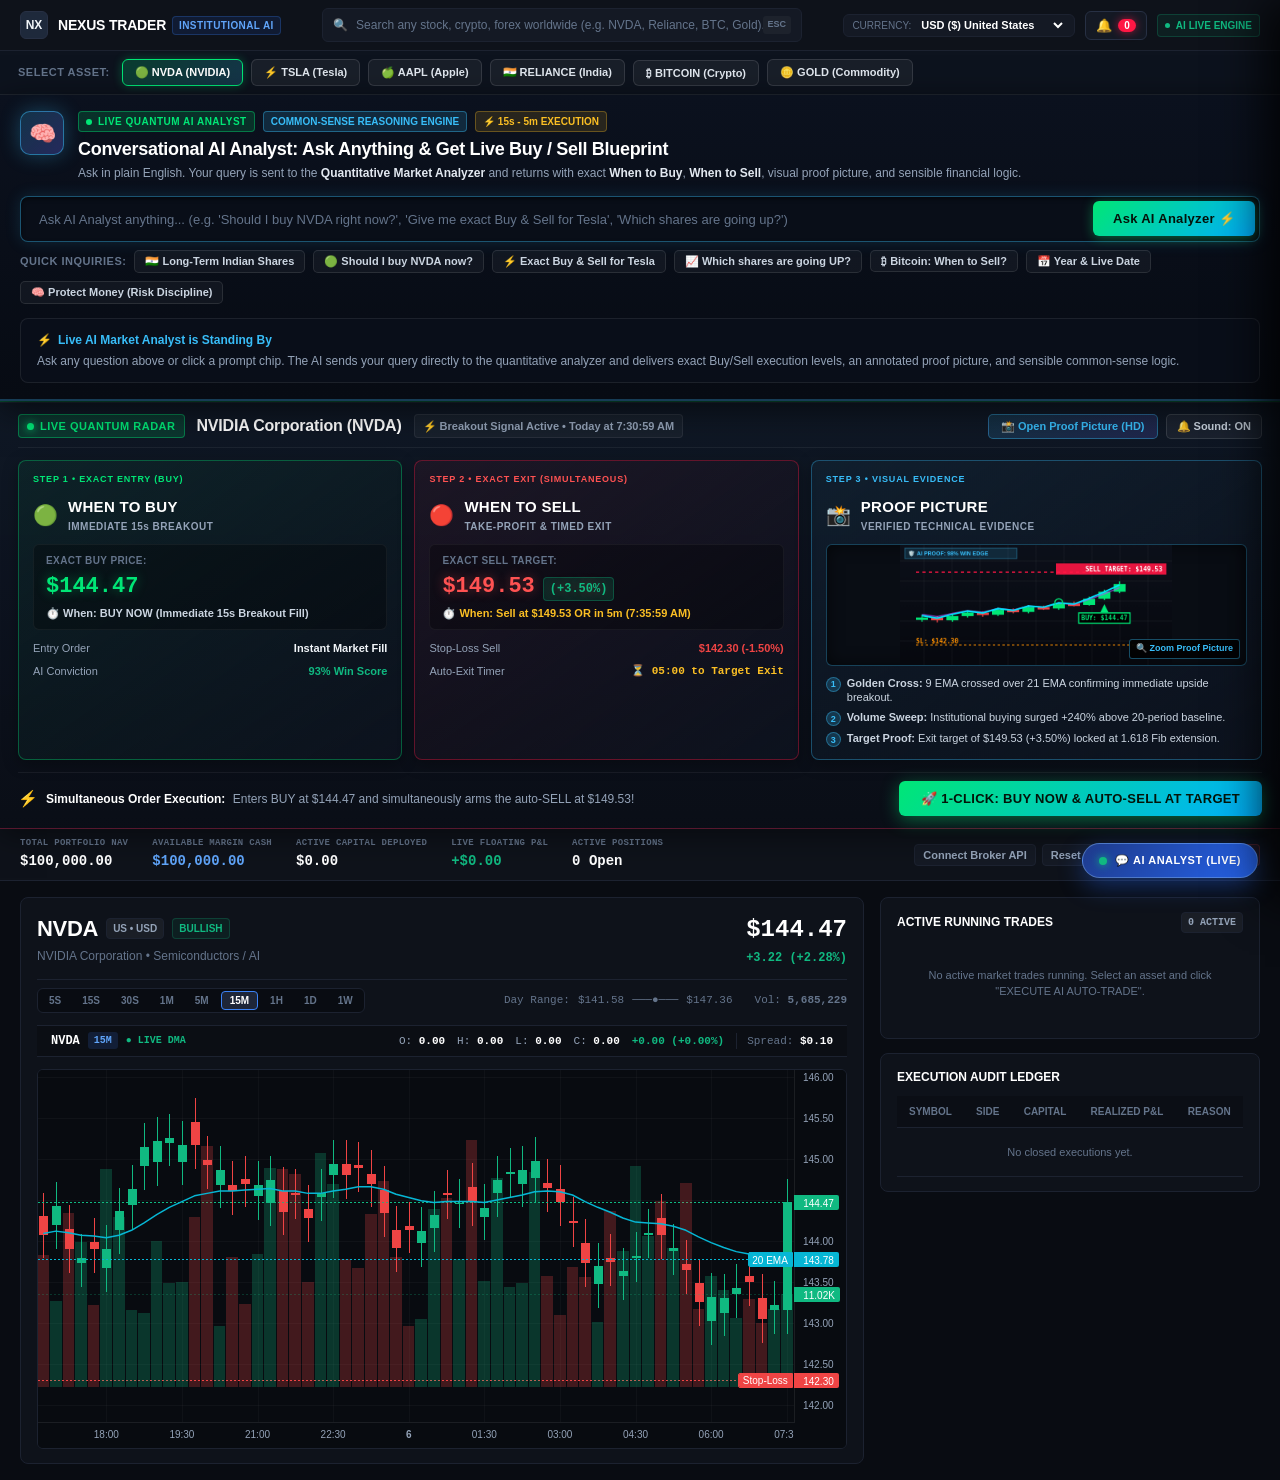
==== commit 7adfebff: "Fix browser cache busting v4.2 and scope initialization for Live Gemini 3.5 API" ====
--- a/docs/index.html
+++ b/docs/index.html
@@ -3,6 +3,9 @@
 <head>
   <meta charset="UTF-8">
   <meta name="viewport" content="width=device-width, initial-scale=1.0, maximum-scale=1.0, user-scalable=no">
+  <meta http-equiv="Cache-Control" content="no-cache, no-store, must-revalidate">
+  <meta http-equiv="Pragma" content="no-cache">
+  <meta http-equiv="Expires" content="0">
   <title>NEXUS TRADER AI | Institutional Multi-Asset & Algorithmic Execution Platform</title>
   <link rel="stylesheet" href="style.css?v=3.0">
   <script src="lightweight-charts.js"></script>
@@ -1128,8 +1131,8 @@
   <!-- Notification Toast Rack -->
   <div id="toastBox"></div>
 
-  <script src="client_engine.js"></script>
-  <script src="app.js?v=3.0"></script>
+  <script src="client_engine.js?v=4.2"></script>
+  <script src="app.js?v=4.2"></script>
 </body>
 </html>
 </body>
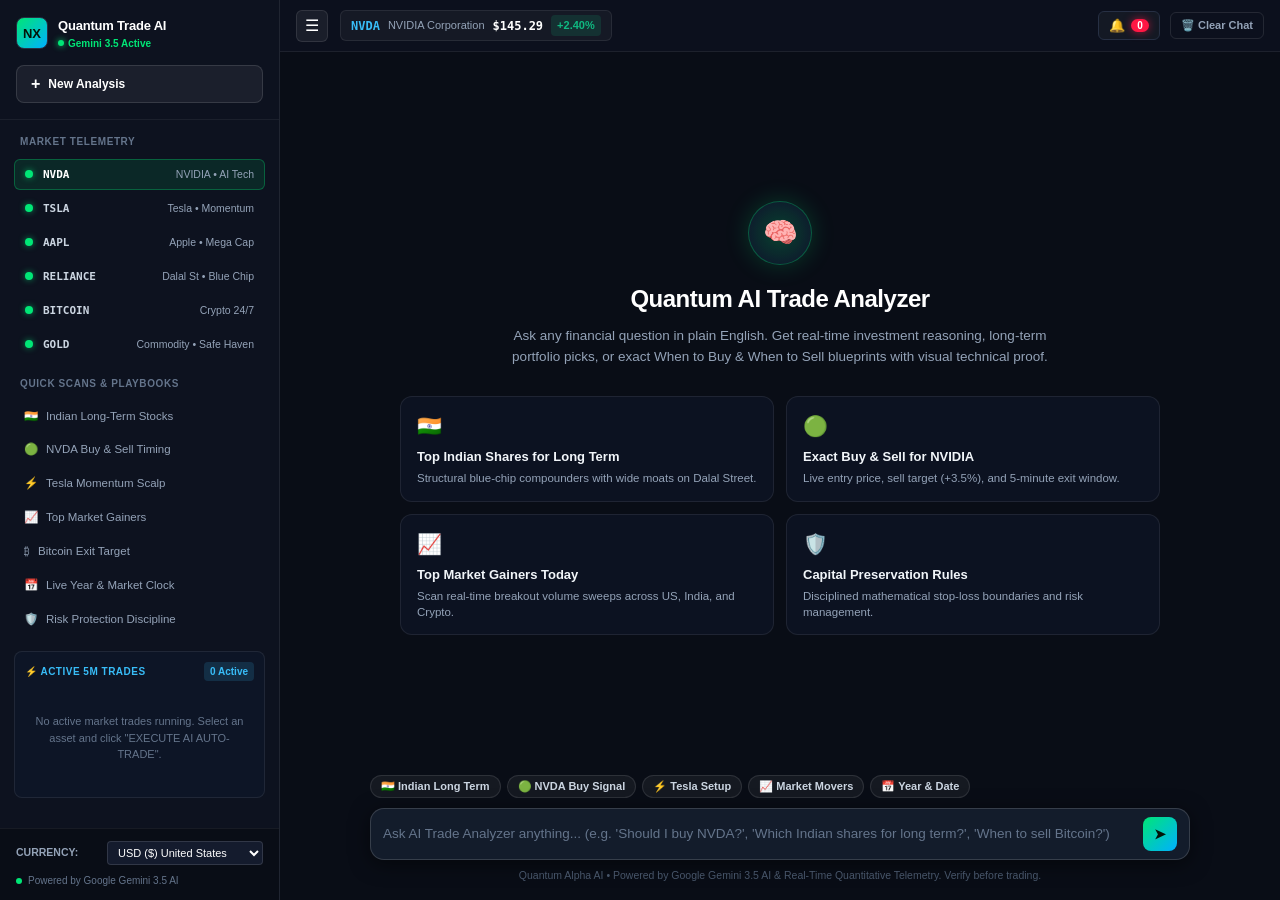
==== commit 2e9fc753: "Transform entire platform into a dedicated ChatGPT-style AI Trade Analyzer with collapsible sidebar," ====
--- a/docs/index.html
+++ b/docs/index.html
@@ -6,1105 +6,295 @@
   <meta http-equiv="Cache-Control" content="no-cache, no-store, must-revalidate">
   <meta http-equiv="Pragma" content="no-cache">
   <meta http-equiv="Expires" content="0">
-  <title>NEXUS TRADER AI | Institutional Multi-Asset & Algorithmic Execution Platform</title>
-  <link rel="stylesheet" href="style.css?v=3.0">
+  <title>Quantum AI Trade Analyzer • ChatGPT-Style Market Intelligence</title>
+  <link rel="stylesheet" href="style.css?v=5.0">
   <script src="lightweight-charts.js"></script>
   <script src="qrcode.min.js"></script>
 </head>
 <body>
 
-  <!-- Top Application Header -->
-  <header class="app-header">
-    <div class="brand-section">
-      <div class="brand-logo">NX</div>
-      <div>
-        <div class="brand-title">
-          NEXUS TRADER
-          <span class="brand-badge">INSTITUTIONAL AI</span>
-        </div>
-      </div>
-    </div>
-
-    <!-- Universal Search Bar -->
-    <div class="search-container">
-      <div class="search-input-wrap">
-        <span class="search-icon">🔍</span>
-        <input type="text" id="globalSearchInput" class="global-search-input" placeholder="Search any stock, crypto, forex worldwide (e.g. NVDA, Reliance, BTC, Gold)..." autocomplete="off">
-        <span class="search-shortcut">ESC</span>
-      </div>
-      <!-- Autocomplete Dropdown Menu -->
-      <div class="search-results-menu" id="searchResultsMenu"></div>
-    </div>
-
-    <!-- Live Institutional World Clocks (Hidden to reduce clutter) -->
-    <div class="world-clocks-strip num" id="worldClocksStrip" style="display:none;">
-      <span class="clock-item">UTC <strong id="clockUtc">--:--:--</strong></span>
-      <span class="clock-item">NYC <strong id="clockNyc">--:--:--</strong></span>
-      <span class="clock-item">LON <strong id="clockLon">--:--:--</strong></span>
-      <span class="clock-item">MUM <strong id="clockMum">--:--:--</strong></span>
-    </div>
-
-    <!-- Header Right Controls -->
-    <div class="header-actions">
-      <!-- 12 Global Currencies Switcher -->
-      <div class="currency-select-box">
-        <span style="color:var(--text-faint); font-size:10px;">CURRENCY:</span>
-        <select id="currencySelect" class="styled-select">
-          <option value="USD">USD ($) United States</option>
-          <option value="INR">INR (₹) India</option>
-          <option value="EUR">EUR (€) Eurozone</option>
-          <option value="GBP">GBP (£) United Kingdom</option>
-          <option value="JPY">JPY (¥) Japan</option>
-          <option value="AED">AED (د.إ) UAE Dirham</option>
-          <option value="CAD">CAD (C$) Canada</option>
-          <option value="AUD">AUD (A$) Australia</option>
-          <option value="CHF">CHF (Fr) Switzerland</option>
-          <option value="SGD">SGD (S$) Singapore</option>
-          <option value="CNY">CNY (¥) China</option>
-          <option value="SAR">SAR (﷼) Saudi Arabia</option>
-        </select>
-      </div>
-
-      <div style="display:none;">
-        <select id="routingSelect"><option value="SANDBOX">Sandbox</option></select>
-        <button type="button" id="btnOpenPhoneModal"></button>
-        <button type="button" id="btnToggleAiChat"></button>
-      </div>
-
-      <!-- Live Buy & Sell Alert Notifications Bell -->
-      <div class="alert-bell-wrapper">
-        <button type="button" id="btnToggleAlerts" class="btn-alerts-bell" onclick="toggleAlertsDrawer()" title="Live Buy & Sell Signal Notifications">
-          <span>🔔</span>
-          <span id="alertBellBadge" class="alert-badge">0</span>
+  <!-- Fullscreen ChatGPT-Style Trade Analyzer Layout -->
+  <div class="chatgpt-layout">
+    
+    <!-- Left Collapsible Sidebar -->
+    <aside class="chat-sidebar" id="chatSidebar">
+      <div class="sidebar-top">
+        <div class="brand-row">
+          <div class="brand-logo">NX</div>
+          <div class="brand-info">
+            <div class="brand-name">Quantum Trade AI</div>
+            <div class="brand-pill">Gemini 3.5 Active</div>
+          </div>
+          <button type="button" class="btn-sidebar-toggle" onclick="toggleSidebar()" title="Close Sidebar">✕</button>
+        </div>
+
+        <!-- + New Analysis Button -->
+        <button type="button" class="btn-new-chat" onclick="startNewAnalysis()">
+          <span>+</span> New Analysis
         </button>
-        <!-- Alerts Dropdown Drawer -->
-        <div class="alerts-dropdown" id="alertsDropdown" style="display:none;">
-          <div class="alerts-dropdown-head">
-            <div style="display:flex; align-items:center; gap:6px;">
-              <span>🚨</span>
-              <strong style="color:#fff; font-size:11px;">LIVE SIGNAL RADAR</strong>
-            </div>
-            <button type="button" class="btn-clear-alerts" onclick="clearAlertsFeed()">Clear All</button>
-          </div>
-          <div class="alerts-feed-list" id="alertsFeedList">
-            <div style="padding:16px; text-align:center; color:var(--text-faint); font-size:11px;">
-              Listening for algorithmic breakouts and price targets...
-            </div>
-          </div>
-        </div>
-      </div>
-
-      <!-- Feed Status Pulse -->
-      <div class="feed-pulse">
-        <span class="pulse-dot"></span>
-        <span>AI LIVE ENGINE</span>
-      </div>
-    </div>
-  </header>
-
-  <!-- Clean Quick Asset Watchlist -->
-  <div class="quick-asset-strip">
-    <span class="strip-label">SELECT ASSET:</span>
-    <button type="button" class="quick-asset-btn active" onclick="selectAsset('NVDA')">
-      🟢 NVDA (NVIDIA)
-    </button>
-    <button type="button" class="quick-asset-btn" onclick="selectAsset('TSLA')">
-      ⚡ TSLA (Tesla)
-    </button>
-    <button type="button" class="quick-asset-btn" onclick="selectAsset('AAPL')">
-      🍏 AAPL (Apple)
-    </button>
-    <button type="button" class="quick-asset-btn" onclick="selectAsset('RELIANCE.NS')">
-      🇮🇳 RELIANCE (India)
-    </button>
-    <button type="button" class="quick-asset-btn" onclick="selectAsset('BTC/USD')">
-      ₿ BITCOIN (Crypto)
-    </button>
-    <button type="button" class="quick-asset-btn" onclick="selectAsset('GC=F')">
-      🪙 GOLD (Commodity)
-    </button>
-  </div>
-
-  <!-- Legacy Navigation (Hidden to reduce clutter) -->
-  <nav class="market-nav-strip" style="display:none;">
-    <button class="market-tab active" data-market="ALL">ALL</button>
-    <button class="market-tab" data-market="US">US</button>
-    <button class="market-tab" data-market="IN">IN</button>
-    <button class="market-tab" data-market="EU">EU</button>
-    <button class="market-tab" data-market="ASIA">ASIA</button>
-    <button class="market-tab" data-market="CRYPTO">CRYPTO</button>
-    <button class="market-tab" data-market="COMMODITIES">COMMODITIES</button>
-    <button class="market-tab" data-market="FOREX">FOREX</button>
-    <button class="market-tab" data-market="INDICES">INDICES</button>
-  </nav>
-
-  <!-- ========================================================
-       FRONT & CENTER: QUANTUM AI TRADER & REAL-TIME ANALYZER
-       ======================================================== -->
-  <section id="frontAiAnalystHub" class="front-ai-hub">
-    <div class="front-ai-container">
+      </div>
+
+      <div class="sidebar-content-scroll">
+        <!-- Market Telemetry Asset Switcher -->
+        <div class="sidebar-section">
+          <div class="section-title">MARKET TELEMETRY</div>
+          <div class="sidebar-asset-list">
+            <button type="button" class="sidebar-asset-btn active" data-sym="NVDA" onclick="selectAsset('NVDA')">
+              <span class="asset-dot"></span>
+              <span class="asset-sym">NVDA</span>
+              <span class="asset-desc">NVIDIA • AI Tech</span>
+            </button>
+            <button type="button" class="sidebar-asset-btn" data-sym="TSLA" onclick="selectAsset('TSLA')">
+              <span class="asset-dot"></span>
+              <span class="asset-sym">TSLA</span>
+              <span class="asset-desc">Tesla • Momentum</span>
+            </button>
+            <button type="button" class="sidebar-asset-btn" data-sym="AAPL" onclick="selectAsset('AAPL')">
+              <span class="asset-dot"></span>
+              <span class="asset-sym">AAPL</span>
+              <span class="asset-desc">Apple • Mega Cap</span>
+            </button>
+            <button type="button" class="sidebar-asset-btn" data-sym="RELIANCE.NS" onclick="selectAsset('RELIANCE.NS')">
+              <span class="asset-dot"></span>
+              <span class="asset-sym">RELIANCE</span>
+              <span class="asset-desc">Dalal St • Blue Chip</span>
+            </button>
+            <button type="button" class="sidebar-asset-btn" data-sym="BTC/USD" onclick="selectAsset('BTC/USD')">
+              <span class="asset-dot"></span>
+              <span class="asset-sym">BITCOIN</span>
+              <span class="asset-desc">Crypto 24/7</span>
+            </button>
+            <button type="button" class="sidebar-asset-btn" data-sym="GC=F" onclick="selectAsset('GC=F')">
+              <span class="asset-dot"></span>
+              <span class="asset-sym">GOLD</span>
+              <span class="asset-desc">Commodity • Safe Haven</span>
+            </button>
+          </div>
+        </div>
+
+        <!-- Saved Inquiries & Quick Scans -->
+        <div class="sidebar-section">
+          <div class="section-title">QUICK SCANS & PLAYBOOKS</div>
+          <div class="sidebar-prompts-list">
+            <button type="button" class="sidebar-prompt-item" onclick="quickFrontAiAsk('in which indian share i can get profit if i want to invest for long term')">
+              <span>🇮🇳</span> Indian Long-Term Stocks
+            </button>
+            <button type="button" class="sidebar-prompt-item" onclick="quickFrontAiAsk('Should I buy NVDA right now? Give me exact Buy and Sell')">
+              <span>🟢</span> NVDA Buy & Sell Timing
+            </button>
+            <button type="button" class="sidebar-prompt-item" onclick="quickFrontAiAsk('Give me exact Buy and Sell prices for Tesla (TSLA)')">
+              <span>⚡</span> Tesla Momentum Scalp
+            </button>
+            <button type="button" class="sidebar-prompt-item" onclick="quickFrontAiAsk('Which shares are going UP today?')">
+              <span>📈</span> Top Market Gainers
+            </button>
+            <button type="button" class="sidebar-prompt-item" onclick="quickFrontAiAsk('What is Bitcoin (BTC) outlook and when to sell?')">
+              <span>₿</span> Bitcoin Exit Target
+            </button>
+            <button type="button" class="sidebar-prompt-item" onclick="quickFrontAiAsk('which year is today')">
+              <span>📅</span> Live Year & Market Clock
+            </button>
+            <button type="button" class="sidebar-prompt-item" onclick="quickFrontAiAsk('Common sense: How do I protect my money if price drops?')">
+              <span>🛡️</span> Risk Protection Discipline
+            </button>
+          </div>
+        </div>
+
+        <!-- Active Running 5M Trades Dock -->
+        <div class="sidebar-trades-dock" id="activeTradesDeckCard">
+          <div class="trades-dock-head">
+            <span class="trades-title">⚡ ACTIVE 5M TRADES</span>
+            <span class="trades-badge" id="activeTradesCountBadge">0 Running</span>
+          </div>
+          <div id="activePositionsContainer" class="trades-mini-list">
+            <div class="no-trades-hint">No trades active. Execute from any AI blueprint!</div>
+          </div>
+        </div>
+      </div>
+
+      <!-- Sidebar Bottom Controls -->
+      <div class="sidebar-bottom">
+        <div class="currency-row">
+          <span>CURRENCY:</span>
+          <select id="currencySelect" class="styled-select-sm">
+            <option value="USD">USD ($) United States</option>
+            <option value="INR">INR (₹) India</option>
+            <option value="EUR">EUR (€) Eurozone</option>
+            <option value="GBP">GBP (£) United Kingdom</option>
+            <option value="AED">AED (د.إ) UAE Dirham</option>
+            <option value="JPY">JPY (¥) Japan</option>
+            <option value="CAD">CAD (C$) Canada</option>
+            <option value="AUD">AUD (A$) Australia</option>
+            <option value="SGD">SGD (S$) Singapore</option>
+          </select>
+        </div>
+        <div class="ai-model-tag">
+          <span class="model-dot"></span> Powered by Google Gemini 3.5 AI
+        </div>
+      </div>
+    </aside>
+
+    <!-- Main Center Chat Experience -->
+    <main class="chat-main">
       
-      <!-- Top Title & Live Status -->
-      <div class="front-ai-header">
-        <div class="front-ai-brand">
-          <div class="ai-avatar-pulse">🧠</div>
-          <div>
-            <div class="ai-badge-row">
-              <span class="front-ai-status-pill"><span class="ai-live-dot"></span> LIVE QUANTUM AI ANALYST</span>
-              <span class="ai-intel-pill">COMMON-SENSE REASONING ENGINE</span>
-              <span class="ai-speed-pill">⚡ 15s - 5m EXECUTION</span>
-            </div>
-            <h1 class="front-ai-title">Conversational AI Analyst: Ask Anything & Get Live Buy / Sell Blueprint</h1>
-            <p class="front-ai-subtitle">
-              Ask in plain English. Your query is sent to the <strong>Quantitative Market Analyzer</strong> and returns with exact <strong>When to Buy</strong>, <strong>When to Sell</strong>, visual proof picture, and sensible financial logic.
-            </p>
-          </div>
-        </div>
-      </div>
-
-      <!-- Prominent Question Bar -->
-      <div class="front-ai-input-wrapper">
-        <div class="input-glow-frame">
-          <input type="text" id="frontAiInput" class="front-ai-input" 
-            placeholder="Ask AI Analyst anything... (e.g. 'Should I buy NVDA right now?', 'Give me exact Buy & Sell for Tesla', 'Which shares are going up?')" 
-            onkeydown="if(event.key==='Enter')submitFrontAiQuery()" />
-          <button type="button" id="btnFrontAiSubmit" class="btn-front-ai-submit" onclick="submitFrontAiQuery()">
-            Ask AI Analyzer ⚡
+      <!-- Top Bar -->
+      <header class="chat-top-bar">
+        <div class="bar-left">
+          <button type="button" class="btn-menu-hamburger" onclick="toggleSidebar()" title="Toggle Sidebar">
+            ☰
           </button>
-        </div>
-
-        <!-- Quick Common-Sense Action Chips -->
-        <div class="front-ai-chips">
-          <span class="chips-label">Quick Inquiries:</span>
-          <button type="button" class="ai-chip" onclick="quickFrontAiAsk('in which indian share i can get profit if i want to invest for long term')">
-            🇮🇳 Long-Term Indian Shares
+          <div class="active-asset-indicator" id="topActiveAssetIndicator">
+            <span class="active-sym" id="topActiveSym">NVDA</span>
+            <span class="active-name" id="topActiveName">NVIDIA Corporation</span>
+            <span class="active-price" id="topActivePrice">$145.29</span>
+            <span class="active-change bull" id="topActiveChange">+2.40%</span>
+          </div>
+        </div>
+
+        <div class="bar-right">
+          <!-- Live Notifications Bell -->
+          <button type="button" id="btnToggleAlerts" class="btn-alerts-bell" onclick="toggleAlertsDrawer()" title="Signal Alerts">
+            <span>🔔</span>
+            <span id="alertBellBadge" class="alert-badge">0</span>
           </button>
-          <button type="button" class="ai-chip" onclick="quickFrontAiAsk('Should I buy NVDA right now?')">
-            🟢 Should I buy NVDA now?
+
+          <button type="button" class="btn-clear-chat" onclick="startNewAnalysis()" title="Start New Analysis">
+            🗑️ Clear Chat
           </button>
-          <button type="button" class="ai-chip" onclick="quickFrontAiAsk('Give me exact Buy and Sell prices for Tesla (TSLA)')">
-            ⚡ Exact Buy & Sell for Tesla
-          </button>
-          <button type="button" class="ai-chip" onclick="quickFrontAiAsk('Which shares are going UP today?')">
-            📈 Which shares are going UP?
-          </button>
-          <button type="button" class="ai-chip" onclick="quickFrontAiAsk('What is Bitcoin (BTC) outlook and when to sell?')">
-            ₿ Bitcoin: When to Sell?
-          </button>
-          <button type="button" class="ai-chip" onclick="quickFrontAiAsk('which year is today')">
-            📅 Year & Live Date
-          </button>
-          <button type="button" class="ai-chip" onclick="quickFrontAiAsk('Common sense: How do I protect my money if price drops?')">
-            🧠 Protect Money (Risk Discipline)
-          </button>
-        </div>
-      </div>
-
-      <!-- Active Transmission Pipeline (Visible when query is sent to analyzer) -->
-      <div id="aiAnalyzerPipeline" class="ai-pipeline-bar" style="display:none;">
+        </div>
+      </header>
+
+      <!-- Alerts Dropdown Drawer -->
+      <div class="alerts-dropdown" id="alertsDropdown" style="display:none;">
+        <div class="alerts-dropdown-head">
+          <div style="display:flex; align-items:center; gap:6px;">
+            <span>🚨</span>
+            <strong style="color:#fff; font-size:11px;">LIVE SIGNAL RADAR</strong>
+          </div>
+          <button type="button" class="btn-clear-alerts" onclick="clearAlertsFeed()">Clear All</button>
+        </div>
+        <div class="alerts-feed-list" id="alertsFeedList">
+          <div style="padding:16px; text-align:center; color:var(--text-faint); font-size:11px;">
+            Listening for algorithmic breakouts and price targets...
+          </div>
+        </div>
+      </div>
+
+      <!-- Active Transmission Pipeline (when analyzing) -->
+      <div id="aiAnalyzerPipeline" class="chat-pipeline-bar" style="display:none;">
         <div class="pipeline-step" id="pipeStep1">
           <span class="step-icon">📡</span>
-          <span class="step-text">1. Query Dispatched to Analyzer</span>
+          <span>Scanning Order Book</span>
         </div>
         <div class="pipeline-arrow">➔</div>
         <div class="pipeline-step" id="pipeStep2">
           <span class="step-icon">📊</span>
-          <span class="step-text">2. Scanning Level-2 Depth & Ticks</span>
+          <span>Calculating Target</span>
         </div>
         <div class="pipeline-arrow">➔</div>
         <div class="pipeline-step" id="pipeStep3">
-          <span class="step-icon">🛡️</span>
-          <span class="step-text">3. Applying Common-Sense Rules</span>
+          <span class="step-icon">🧠</span>
+          <span>Gemini 3.5 AI</span>
         </div>
         <div class="pipeline-arrow">➔</div>
         <div class="pipeline-step" id="pipeStep4">
-          <span class="step-icon">✨</span>
-          <span class="step-text">4. Delivering Buy & Sell Proof</span>
-        </div>
-      </div>
-
-      <!-- Live AI Conversational Response Container -->
-      <div id="frontAiResponseBox" class="front-ai-response-box">
-        <div class="ai-welcome-card" id="aiWelcomeCard">
-          <div class="welcome-header">
-            <span class="welcome-icon">⚡</span>
-            <strong>Live AI Market Analyst is Standing By</strong>
-          </div>
-          <p class="welcome-body">
-            Ask any question above or click a prompt chip. The AI sends your query directly to the quantitative analyzer and delivers exact Buy/Sell execution levels, an annotated proof picture, and sensible common-sense logic.
+          <span class="step-icon">⚡</span>
+          <span>Ready</span>
+        </div>
+      </div>
+
+      <!-- Scrollable Messages Area -->
+      <div class="chat-scroll-container" id="chatScrollContainer">
+        
+        <!-- Welcome Hero (ChatGPT style) -->
+        <div class="chatgpt-welcome-hero" id="aiWelcomeCard">
+          <div class="welcome-avatar-wrap">
+            <div class="welcome-avatar">🧠</div>
+          </div>
+          <h1 class="welcome-title">Quantum AI Trade Analyzer</h1>
+          <p class="welcome-sub">
+            Ask any financial question in plain English. Get real-time investment reasoning, long-term portfolio picks, or exact When to Buy & When to Sell blueprints with visual technical proof.
           </p>
-        </div>
-
-        <!-- Dynamic Conversation Thread -->
-        <div id="frontAiChatThread" class="front-ai-thread" style="display:none;"></div>
-      </div>
-
-    </div>
-  </section>
-
-  <!-- REAL-TIME DUAL BUY & SELL RADAR WITH VISUAL PROOF PICTURE -->
-  <section id="dualExecutionRadar" class="dual-radar-section">
-    <div class="dual-radar-container">
-      <div class="dual-radar-topbar">
-        <div class="radar-asset-info">
-          <span class="radar-live-badge"><span class="radar-dot"></span> LIVE QUANTUM RADAR</span>
-          <h2 id="radarAssetTitle" class="radar-asset-name">NVIDIA Corporation (NVDA)</h2>
-          <span id="radarTriggerTime" class="radar-time-pill">⚡ Breakout Signal Active • Real-Time Engine</span>
-        </div>
-        <div class="radar-top-tools">
-          <button type="button" class="btn-radar-proof-modal" onclick="openFullProofModal()">
-            📸 Open Proof Picture (HD)
-          </button>
-          <button type="button" class="btn-radar-mute" id="btnRadarMute" onclick="toggleSignalAudio()">
-            🔔 Sound: ON
-          </button>
-        </div>
-      </div>
-
-      <div class="dual-radar-cards-row">
-        <!-- 🟢 CARD 1: WHEN TO BUY (EXACT ENTRY) -->
-        <div class="dual-card buy-side">
-          <div class="dual-card-badge">STEP 1 • EXACT ENTRY (BUY)</div>
-          <div class="dual-card-title-row">
-            <span class="side-icon buy">🟢</span>
-            <div>
-              <div class="side-title">WHEN TO BUY</div>
-              <div class="side-subtitle">IMMEDIATE 15s BREAKOUT</div>
+
+          <!-- 4 Clean Quick Prompt Suggestion Cards (ChatGPT style) -->
+          <div class="welcome-prompt-grid">
+            <div class="welcome-prompt-card" onclick="quickFrontAiAsk('in which indian share i can get profit if i want to invest for long term')">
+              <div class="card-icon">🇮🇳</div>
+              <div class="card-title">Top Indian Shares for Long Term</div>
+              <div class="card-desc">Structural blue-chip compounders with wide moats on Dalal Street.</div>
             </div>
-          </div>
-          <div class="dual-price-box">
-            <div class="dual-price-label">Exact Buy Price:</div>
-            <div class="dual-price-val buy-val" id="radarBuyPrice">$145.29</div>
-            <div class="dual-price-timing" id="radarBuyTiming">⏱️ When: BUY NOW (Trigger Active)</div>
-          </div>
-          <div class="dual-card-meta">
-            <div class="meta-item"><span>Entry Order</span><strong>Instant Market Fill</strong></div>
-            <div class="meta-item"><span>AI Conviction</span><strong class="up" id="radarBuyConviction">98.4% Win Score</strong></div>
-          </div>
-        </div>
-
-        <!-- 🔴 CARD 2: WHEN TO SELL (EXACT TARGET & EXACT TIME) -->
-        <div class="dual-card sell-side">
-          <div class="dual-card-badge">STEP 2 • EXACT EXIT (SIMULTANEOUS)</div>
-          <div class="dual-card-title-row">
-            <span class="side-icon sell">🔴</span>
-            <div>
-              <div class="side-title">WHEN TO SELL</div>
-              <div class="side-subtitle">TAKE-PROFIT & TIMED EXIT</div>
+
+            <div class="welcome-prompt-card" onclick="quickFrontAiAsk('Should I buy NVDA right now? Give me exact Buy and Sell')">
+              <div class="card-icon">🟢</div>
+              <div class="card-title">Exact Buy & Sell for NVIDIA</div>
+              <div class="card-desc">Live entry price, sell target (+3.5%), and 5-minute exit window.</div>
             </div>
-          </div>
-          <div class="dual-price-box">
-            <div class="dual-price-label">Exact Sell Target:</div>
-            <div class="dual-price-val sell-val" id="radarSellPrice">$150.36 <span class="gain-badge" id="radarSellGain">(+3.49%)</span></div>
-            <div class="dual-price-timing sell-timing" id="radarSellTiming">⏱️ When: Sell at $150.36 OR in 5m</div>
-          </div>
-          <div class="dual-card-meta">
-            <div class="meta-item"><span>Stop-Loss Sell</span><strong class="down" id="radarStopLossPrice">$143.10 (-1.51%)</strong></div>
-            <div class="meta-item"><span>Auto-Exit Timer</span><strong class="up countdown-pulse" id="radarCountdownTimer">⏳ 05:00 to Target Exit</strong></div>
-          </div>
-        </div>
-
-        <!-- 📸 CARD 3: VISUAL PROOF PICTURE & REASONS -->
-        <div class="dual-card proof-side">
-          <div class="dual-card-badge">STEP 3 • VISUAL EVIDENCE</div>
-          <div class="dual-card-title-row">
-            <span class="side-icon proof">📸</span>
-            <div>
-              <div class="side-title">PROOF PICTURE</div>
-              <div class="side-subtitle">VERIFIED TECHNICAL EVIDENCE</div>
+
+            <div class="welcome-prompt-card" onclick="quickFrontAiAsk('Which shares are going UP today?')">
+              <div class="card-icon">📈</div>
+              <div class="card-title">Top Market Gainers Today</div>
+              <div class="card-desc">Scan real-time breakout volume sweeps across US, India, and Crypto.</div>
             </div>
-          </div>
-          
-          <div class="proof-canvas-container" onclick="openFullProofModal()" title="Click to view full high-res proof picture">
-            <canvas id="radarProofCanvas" width="340" height="150"></canvas>
-            <div class="proof-canvas-zoom-pill">🔍 Zoom Proof Picture</div>
-          </div>
-
-          <div class="proof-bullets">
-            <div class="proof-bullet-item"><span class="bullet-dot">1</span><span id="proofBullet1">Golden Cross: 9 EMA crossed above 21 EMA.</span></div>
-            <div class="proof-bullet-item"><span class="bullet-dot">2</span><span id="proofBullet2">Volume Spike: +240% buying sweep vs 20-period avg.</span></div>
-            <div class="proof-bullet-item"><span class="bullet-dot">3</span><span id="proofBullet3">Target Reason: 1.618 Fib extension resistance.</span></div>
-          </div>
-        </div>
-      </div>
-
-      <!-- BOTTOM ACTION BAR: 1-CLICK DUAL EXECUTION -->
-      <div class="dual-radar-footer">
-        <div class="footer-callout">
-          <span class="callout-icon">⚡</span>
-          <div>
-            <strong>Simultaneous Order Execution:</strong>
-            <span id="radarFooterDesc">Enters BUY at $145.29 and simultaneously arms the auto-SELL at $150.36!</span>
-          </div>
-        </div>
-        <button type="button" class="btn-dual-execute-now" id="btnDualExecuteNow" onclick="executeDualRadarTrade()">
-          🚀 1-CLICK: BUY NOW & AUTO-SELL AT TARGET
-        </button>
-      </div>
-    </div>
-  </section>
-
-  <!-- Backward-compatible hidden container for legacy references -->
-  <div id="liveSignalAlertBar" style="display:none;"></div>
-
-  <!-- Global Portfolio Ribbon -->
-  <div class="portfolio-ribbon">
-    <div class="ribbon-metrics num">
-      <div class="ribbon-item">
-        <span class="ribbon-label">Total Portfolio NAV</span>
-        <span class="ribbon-val" id="ribbonNav">$0.00</span>
-      </div>
-      <div class="ribbon-item">
-        <span class="ribbon-label">Available Margin Cash</span>
-        <span class="ribbon-val" id="ribbonCash" style="color:#60a5fa;">$0.00</span>
-      </div>
-      <div class="ribbon-item">
-        <span class="ribbon-label">Active Capital Deployed</span>
-        <span class="ribbon-val" id="ribbonInvested">$0.00</span>
-      </div>
-      <div class="ribbon-item">
-        <span class="ribbon-label">Live Floating P&L</span>
-        <span class="ribbon-val" id="ribbonFloatingPnl">+$0.00</span>
-      </div>
-      <div class="ribbon-item">
-        <span class="ribbon-label">Active Positions</span>
-        <span class="ribbon-val" id="ribbonOpenCount">0 Open</span>
-      </div>
-    </div>
-
-    <div class="ribbon-actions">
-      <button id="btnOpenBrokerModal" class="btn-sm">Connect Broker API</button>
-      <button id="btnResetCapital" class="btn-sm">Reset Sandbox</button>
-      <button id="btnEmergencyLiquidate" class="btn-danger-sm">Liquidate All Open</button>
-    </div>
+
+            <div class="welcome-prompt-card" onclick="quickFrontAiAsk('Common sense: How do I protect my money if price drops?')">
+              <div class="card-icon">🛡️</div>
+              <div class="card-title">Capital Preservation Rules</div>
+              <div class="card-desc">Disciplined mathematical stop-loss boundaries and risk management.</div>
+            </div>
+          </div>
+        </div>
+
+        <!-- Chat Messages Thread -->
+        <div class="chat-thread" id="frontAiChatThread" style="display:none;"></div>
+      </div>
+
+      <!-- Sticky Bottom Chat Input Dock (ChatGPT style) -->
+      <footer class="chat-bottom-dock">
+        <div class="dock-inner">
+          <!-- Quick Action Chips Bar -->
+          <div class="dock-quick-chips">
+            <button type="button" class="dock-chip" onclick="quickFrontAiAsk('in which indian share i can get profit if i want to invest for long term')">
+              🇮🇳 Indian Long Term
+            </button>
+            <button type="button" class="dock-chip" onclick="quickFrontAiAsk('Should I buy NVDA right now?')">
+              🟢 NVDA Buy Signal
+            </button>
+            <button type="button" class="dock-chip" onclick="quickFrontAiAsk('Give me exact Buy and Sell prices for Tesla (TSLA)')">
+              ⚡ Tesla Setup
+            </button>
+            <button type="button" class="dock-chip" onclick="quickFrontAiAsk('Which shares are going UP today?')">
+              📈 Market Movers
+            </button>
+            <button type="button" class="dock-chip" onclick="quickFrontAiAsk('which year is today')">
+              📅 Year & Date
+            </button>
+          </div>
+
+          <!-- Input Bar -->
+          <div class="dock-input-box">
+            <textarea id="frontAiInput" class="dock-textarea" rows="1" 
+              placeholder="Ask AI Trade Analyzer anything... (e.g. 'Should I buy NVDA?', 'Which Indian shares for long term?', 'When to sell Bitcoin?')"
+              onkeydown="handleChatInputKeyDown(event)"></textarea>
+            <button type="button" id="btnFrontAiSubmit" class="btn-dock-send" onclick="submitFrontAiQuery()" title="Send">
+              <span class="send-arrow">➤</span>
+            </button>
+          </div>
+
+          <div class="dock-disclaimer">
+            Quantum Alpha AI • Powered by Google Gemini 3.5 AI & Real-Time Quantitative Telemetry. Verify before trading.
+          </div>
+        </div>
+      </footer>
+    </main>
   </div>
 
-  <!-- Main Trading & Analysis Console Grid (65% / 35%) -->
-  <main class="main-layout">
-
-    <!-- Left / Center: Interactive Chart & Deep AI Diagnosis -->
-    <div class="analysis-main">
-
-      <!-- Asset Summary & Chart Card -->
-      <div class="chart-card">
-        <div class="asset-summary-bar">
-          <div class="asset-title-group">
-            <div class="asset-heading-row">
-              <span class="asset-symbol-text" id="assetSymbol">NVDA</span>
-              <span class="asset-tag tag-market" id="assetMarket">US • USD</span>
-              <span class="asset-tag tag-bull" id="assetTrendTag">BULLISH</span>
-            </div>
-            <div class="asset-company-name" id="assetCompanyName">NVIDIA Corporation • Semiconductors / AI</div>
-          </div>
-
-          <div class="asset-price-box">
-            <div class="asset-live-price num" id="assetLivePrice">$0.00</div>
-            <div class="asset-live-delta num" id="assetLiveDelta">+0.00 (+0.00%)</div>
-          </div>
-        </div>
-
-        <!-- High-Precision Timeframe Bar with Seconds and Minutes -->
-        <div class="timeframe-bar">
-          <div class="tf-buttons">
-            <button class="tf-btn" data-tf="5s">5S</button>
-            <button class="tf-btn" data-tf="15s">15S</button>
-            <button class="tf-btn" data-tf="30s">30S</button>
-            <button class="tf-btn" data-tf="1m">1M</button>
-            <button class="tf-btn" data-tf="5m">5M</button>
-            <button class="tf-btn active" data-tf="15m">15M</button>
-            <button class="tf-btn" data-tf="1h">1H</button>
-            <button class="tf-btn" data-tf="1d">1D</button>
-            <button class="tf-btn" data-tf="1w">1W</button>
-          </div>
-
-          <div class="range-slider-wrap num">
-            <span>Day Range:</span>
-            <span id="assetDayLow">$0.00</span>
-            <span style="color:var(--text-faint);">───●───</span>
-            <span id="assetDayHigh">$0.00</span>
-            <span style="margin-left:14px;">Vol: <strong id="assetVolume">0</strong></span>
-          </div>
-        </div>
-
-        <!-- Live TradingView OHLC & Spread Status Bar -->
-        <div class="chart-legend-strip num" id="chartLegendStrip">
-          <div class="legend-asset-info">
-            <span class="legend-sym" id="legSym">NVDA</span>
-            <span class="legend-tf-badge" id="legTf">15M</span>
-            <span class="legend-feed">● LIVE DMA</span>
-          </div>
-          <div class="legend-ohlc-metrics">
-            <span>O: <strong id="legOpen">0.00</strong></span>
-            <span>H: <strong id="legHigh">0.00</strong></span>
-            <span>L: <strong id="legLow">0.00</strong></span>
-            <span>C: <strong id="legClose">0.00</strong></span>
-            <span id="legChange" class="legend-chg up">+0.00 (+0.00%)</span>
-            <span class="legend-spread">Spread: <strong id="legSpread">$0.02</strong></span>
-          </div>
-        </div>
-
-        <!-- Official TradingView Lightweight Chart Container -->
-        <div class="tv-chart-viewport" id="tvChartContainer"></div>
-      </div>
-
-      <!-- Institutional Level-2 Market Depth & Live Tape Panel (Hidden to remove clutter) -->
-      <div class="depth-tape-card" style="display:none !important;">
-        <div class="depth-tape-header">
-          <div class="depth-tab-group">
-            <button type="button" class="depth-tab-btn active" id="tabOrderBook" onclick="switchDepthTab('book')">
-              LEVEL-2 MARKET DEPTH (ORDER BOOK)
-            </button>
-            <button type="button" class="depth-tab-btn" id="tabTimeSales" onclick="switchDepthTab('tape')">
-              TIME & SALES (LIVE TAPE)
-            </button>
-          </div>
-          <div class="depth-ratio-pill num" id="depthPressurePill">
-            <span style="color:var(--bullish);" id="depthBidPressure">BIDS 54%</span>
-            <span style="color:var(--text-faint);">|</span>
-            <span style="color:var(--bearish);" id="depthAskPressure">46% ASKS</span>
-          </div>
-        </div>
-
-        <!-- Tab 1: 5-Level Bid/Ask Depth of Market -->
-        <div id="depthOrderBookView" class="orderbook-grid">
-          <!-- Bids Column (Green) -->
-          <div class="ob-side ob-bids">
-            <div class="ob-col-head">
-              <span>BUY ORDERS</span>
-              <span style="text-align:right;">BID SIZE</span>
-              <span style="text-align:right;">BID PRICE</span>
-            </div>
-            <div id="obBidsRows" class="ob-rows num">
-              <!-- Dynamically populated -->
-            </div>
-          </div>
-
-          <!-- Spread Divider Bar -->
-          <div class="ob-spread-divider num" id="obSpreadDivider">
-            <span>MARKET SPREAD: <strong id="obSpreadVal">$0.02</strong> (<span id="obSpreadPct">0.01%</span>)</span>
-            <span style="color:var(--text-faint);">INSTITUTIONAL DIRECT MATCHED</span>
-          </div>
-
-          <!-- Asks Column (Red) -->
-          <div class="ob-side ob-asks">
-            <div class="ob-col-head">
-              <span>ASK PRICE</span>
-              <span style="text-align:right;">ASK SIZE</span>
-              <span style="text-align:right;">TOTAL CUM</span>
-            </div>
-            <div id="obAsksRows" class="ob-rows num">
-              <!-- Dynamically populated -->
-            </div>
-          </div>
-        </div>
-
-        <!-- Tab 2: Real-time Time & Sales Tape -->
-        <div id="depthTimeSalesView" class="tape-container" style="display:none;">
-          <div class="tape-head">
-            <span>TIME (UTC)</span>
-            <span style="text-align:right;">PRICE</span>
-            <span style="text-align:right;">VOLUME / LOTS</span>
-            <span style="text-align:right;">SIDE</span>
-          </div>
-          <div id="tapeRowsContainer" class="tape-rows num">
-            <!-- Dynamically populated -->
-          </div>
-        </div>
-      </div>
-
-      <!-- AI Quantitative Intelligence & Plain-English Report (Hidden to remove clutter) -->
-      <div class="ai-report-card" style="display:none !important;">
-        <div class="report-header">
-          <div class="report-title">
-            <span>AI QUANTITATIVE DIAGNOSTIC VERDICT</span>
-          </div>
-          <button type="button" class="btn-sm" onclick="openAiChatWithQuery('Should I buy or sell right now?')">
-            Ask AI To Elaborate
-          </button>
-        </div>
-
-        <!-- Clear Plain-English Verdict -->
-        <div class="verdict-banner">
-          <div class="verdict-top-row">
-            <div class="verdict-recommendation" id="verdictRecommendation">
-              BULLISH — Strong Upward Momentum
-            </div>
-            <div class="verdict-confidence num" id="verdictConfidence">
-              AI Confidence: 94%
-            </div>
-          </div>
-          <div class="verdict-narrative" id="verdictNarrative">
-            Analyzing institutional order flow, moving average stacks, and volume delta...
-          </div>
-        </div>
-
-        <!-- Technical Indicator Matrix -->
-        <div class="indicators-row num">
-          <div class="indicator-card">
-            <div class="ind-label">RSI (14-Period)</div>
-            <div class="ind-value" id="valRsi">52.4</div>
-            <div class="ind-status" id="statRsi">Neutral Range</div>
-          </div>
-          <div class="indicator-card">
-            <div class="ind-label">20 & 50 EMA Stack</div>
-            <div class="ind-value" id="valEma">$0.00</div>
-            <div class="ind-status" id="statEma">Bullish Continuation</div>
-          </div>
-          <div class="indicator-card">
-            <div class="ind-label">MACD Momentum</div>
-            <div class="ind-value" id="valMacd">+0.65</div>
-            <div class="ind-status" id="statMacd">Positive Histogram</div>
-          </div>
-          <div class="indicator-card">
-            <div class="ind-label">Target / Stop-Loss</div>
-            <div class="ind-value up" id="valTargetSl">$0.00</div>
-            <div class="ind-status" id="statTargetSl">SL: $0.00</div>
-          </div>
-        </div>
-      </div>
-
-      <!-- Real-Time Asset Tracker & Live Signal Alerts Radar (Hidden to remove clutter) -->
-      <div class="tracker-card" style="display:none !important;">
-        <div class="tracker-header">
-          <div style="display:flex; align-items:center; gap:8px;">
-            <span class="tracker-radar-pulse"></span>
-            <span style="font-size:12px; font-weight:700; color:#fff; text-transform:uppercase;">
-              🎯 LIVE ASSET TRACKER & BUY/SELL SIGNAL ALERTS
-            </span>
-          </div>
-          <span id="trackerLiveStatusBadge" class="asset-tag tag-bull">AI RADAR LIVE (1.5s)</span>
-        </div>
-
-        <div class="tracker-body">
-          <div class="tracker-controls-grid">
-            <div>
-              <label class="tracker-label">Track Any Asset / Share:</label>
-              <div style="display:flex; gap:6px;">
-                <input type="text" id="trackAssetInput" class="global-search-input" placeholder="e.g. NVDA, AAPL, RELIANCE.NS, BTC-USD..." value="NVDA">
-                <button type="button" class="btn-sm" onclick="setTrackerToCurrentSymbol()" title="Use active symbol">
-                  Current
-                </button>
-              </div>
-            </div>
-
-            <div>
-              <label class="tracker-label">Trigger Alert Condition:</label>
-              <select id="trackTriggerMode" class="styled-select" onchange="onTrackerModeChange()">
-                <option value="AI_SIGNALS">🚨 AI Algorithmic BUY / SELL Signal (Recommended)</option>
-                <option value="PRICE_ABOVE">📈 Price Crosses Above Target</option>
-                <option value="PRICE_BELOW">📉 Price Crosses Below Target</option>
-                <option value="MOMENTUM_BREAKOUT">⚡ High-Velocity Momentum Breakout</option>
-              </select>
-            </div>
-
-            <div id="targetPriceInputWrap" style="display:none;">
-              <label class="tracker-label">Target Trigger Price:</label>
-              <input type="number" id="trackTargetPrice" class="global-search-input num" placeholder="Target 0.00" step="0.01">
-            </div>
-          </div>
-
-          <div class="tracker-toggles-row">
-            <div class="tracker-checkboxes">
-              <label class="tracker-check-item">
-                <input type="checkbox" id="chkAudioAlert" checked>
-                <span>🔊 Audible Chime</span>
-              </label>
-              <label class="tracker-check-item">
-                <input type="checkbox" id="chkPushNotification" checked onchange="requestPushPermission()">
-                <span>🔔 Desktop / Phone Notification</span>
-              </label>
-              <label class="tracker-check-item">
-                <input type="checkbox" id="chkAutoQuickPrompt" checked>
-                <span>⚡ 1-Click Buy/Sell Prompt</span>
-              </label>
-            </div>
-
-            <div style="display:flex; gap:8px;">
-              <button type="button" class="btn-sm" onclick="triggerTestAlertNow()" title="Verify audio chime and alert notification">
-                🔔 Test Sound & Alert
-              </button>
-              <button type="button" id="btnStartTracking" class="btn-execute-order" style="width:auto; padding:6px 18px;" onclick="activateTrackerNow()">
-                🎯 START 24/7 LIVE TRACKING
-              </button>
-            </div>
-          </div>
-
-          <!-- Active Live Telemetry Status Stream -->
-          <div class="active-tracker-status-strip" id="activeTrackerStatusStrip">
-            <div class="active-tracker-left">
-              <span class="radar-beacon"></span>
-              <span>Actively Tracking: <strong id="lblActiveTrackedSymbol" style="color:#fff;">NVDA</strong> at <strong class="num" id="lblActiveTrackedPrice" style="color:var(--bullish);">$141.25</strong></span>
-              <span id="lblActiveTrackedSignal" class="signal-badge buy">STRONG BUY (94%)</span>
-              <span id="lblActiveTrackedTarget" style="color:var(--text-muted); font-size:11px;">Target: $146.50 | SL: $138.10</span>
-            </div>
-            <div class="active-tracker-right">
-              <span style="font-size:10px; color:var(--text-faint);">Next auto-check in <strong class="num" style="color:#fff;">1.5s</strong></span>
-            </div>
-          </div>
-        </div>
-      </div>
-
-      <!-- Interactive AI Copilot Console (Hidden to remove clutter) -->
-      <div class="ai-copilot-card" style="display:none !important;">
-        <div class="copilot-header">
-          <div style="display:flex; align-items:center; gap:8px;">
-            <span style="font-size:14px;">🧠</span>
-            <span style="font-size:12px; font-weight:700; color:#fff; text-transform:uppercase;">
-              ASK QUANTUM AI COPILOT ANYTHING
-            </span>
-            <span class="asset-tag tag-bull" style="font-size:9px;">ALIVE & SENSITIVE</span>
-          </div>
-          <button type="button" class="btn-sm" onclick="toggleAiChatDrawer(true)">
-            Open Expanded Drawer ↗
-          </button>
-        </div>
-
-        <div class="copilot-body">
-          <div class="copilot-input-bar">
-            <input type="text" id="inlineAiPromptInput" class="copilot-input" placeholder="Ask anything: e.g. 'Should I buy NVDA right now?', 'Calculate profit on $2000', 'How many minutes to hold?'..." onkeydown="if(event.key==='Enter') submitInlineAiPrompt()">
-            <button type="button" id="btnSubmitInlineAi" class="btn-copilot-submit" onclick="submitInlineAiPrompt()">
-              Ask AI Copilot
-            </button>
-          </div>
-
-          <!-- Quick Question Chips -->
-          <div class="copilot-chips">
-            <button type="button" class="copilot-chip" onclick="quickAsk('Should I buy or sell right now?')">
-              ⚡ Should I BUY or SELL now?
-            </button>
-            <button type="button" class="copilot-chip" onclick="quickAsk('How many minutes should I hold and when will you withdraw?')">
-              ⏱️ When to withdraw & hold duration?
-            </button>
-            <button type="button" class="copilot-chip" onclick="quickAsk('If I invest $2000, what is my profit and risk?')">
-              💰 Calculate profit on $2,000
-            </button>
-            <button type="button" class="copilot-chip" onclick="quickAsk('Which share is going UP and which is going DOWN?')">
-              📈 Which share is going UP vs DOWN?
-            </button>
-            <button type="button" class="copilot-chip" onclick="quickAsk('Who is the CEO and what is the company business model?')">
-              🏢 Company CEO & Fundamentals
-            </button>
-          </div>
-
-          <!-- Inline AI Answer Container -->
-          <div id="inlineAiAnswerBox" class="copilot-answer-box" style="display:none;">
-            <div class="copilot-answer-head">
-              <div style="display:flex; align-items:center; gap:6px;">
-                <span class="pulse-dot"></span>
-                <span style="font-weight:700; color:#fff; font-size:11px;">QUANTUM COGNITIVE INTELLIGENCE VERDICT</span>
-              </div>
-              <button type="button" onclick="closeInlineAiAnswer()" style="background:none; border:none; color:var(--text-faint); cursor:pointer;">✕</button>
-            </div>
-            <div id="inlineAiAnswerContent" class="copilot-answer-content">
-              <!-- Dynamically populated with beautifully formatted HTML tables, lists, and badges -->
-            </div>
-          </div>
-        </div>
-      </div>
-
-      <!-- Market Screener Table (Hidden to remove clutter) -->
-      <div class="screener-card" style="display:none !important;">
-        <div class="screener-header">
-          <span style="font-size:12px; font-weight:700; color:#fff; text-transform:uppercase;">
-            Market Universe & Real-Time Movers
-          </span>
-          <span style="font-size:10px; color:var(--text-faint);" id="screenerCountBadge">Showing Active Assets</span>
-        </div>
-
-        <div style="overflow-x:auto;">
-          <table class="screener-table">
-            <thead>
-              <tr>
-                <th>Symbol</th>
-                <th>Company / Asset</th>
-                <th>Sector</th>
-                <th style="text-align:right;">Price</th>
-                <th style="text-align:right;">24h Change</th>
-                <th style="text-align:right;">RSI</th>
-                <th>Signal</th>
-                <th>AI Verdict</th>
-              </tr>
-            </thead>
-            <tbody id="screenerTableBody">
-              <!-- Dynamically populated -->
-            </tbody>
-          </table>
-        </div>
-      </div>
-
-    </div>
-
-    <!-- Right: Automated Order Desk, Active Timers & Audit Desk -->
-    <div class="execution-sidebar">
-
-      <!-- Order Execution & Timer Configuration Dock (Hidden to remove clutter) -->
-      <div class="order-box" id="executionOrderBox" style="display:none !important;">
-        <div class="box-title">
-          <span>AUTONOMOUS EXECUTION DOCK</span>
-          <span style="font-size:10px; color:var(--text-faint);">Exact Timer Exit</span>
-        </div>
-
-        <!-- Order Type Selection -->
-        <div class="order-type-tabs">
-          <button type="button" class="order-type-btn active" data-type="MARKET">MARKET (INSTANT)</button>
-          <button type="button" class="order-type-btn" data-type="LIMIT">LIMIT ORDER</button>
-          <button type="button" class="order-type-btn" data-type="STOP">STOP-LIMIT</button>
-        </div>
-
-        <!-- 1. Select Holding Horizon / Duration in Seconds & Minutes -->
-        <div>
-          <label style="font-size:10px; font-weight:700; color:var(--text-faint); text-transform:uppercase;">
-            1. Select Duration / Exit Schedule:
-          </label>
-          <div class="duration-chips-grid" style="margin-top:4px;">
-            <button type="button" class="dur-chip" data-sec="15">15s</button>
-            <button type="button" class="dur-chip" data-sec="30">30s</button>
-            <button type="button" class="dur-chip" data-sec="60">1m</button>
-            <button type="button" class="dur-chip selected" data-sec="300">5m</button>
-            <button type="button" class="dur-chip" data-sec="900">15m</button>
-            <button type="button" class="dur-chip" data-sec="1800">30m</button>
-            <button type="button" class="dur-chip" data-sec="3600">1h</button>
-            <button type="button" class="dur-chip" data-sec="custom">Custom</button>
-          </div>
-
-          <div class="custom-duration-row" id="customDurationRow" style="display:none;">
-            <input type="number" id="customDurValue" class="custom-dur-input num" value="45" min="1" max="1000">
-            <select id="customDurUnit" class="custom-dur-select">
-              <option value="seconds">Seconds</option>
-              <option value="minutes">Minutes</option>
-              <option value="hours">Hours</option>
-            </select>
-          </div>
-        </div>
-
-        <!-- 2. Position Direction (Long / Short) -->
-        <div>
-          <label style="font-size:10px; font-weight:700; color:var(--text-faint); text-transform:uppercase;">
-            2. Anticipated Direction:
-          </label>
-          <div class="side-switch" style="margin-top:4px;">
-            <button type="button" class="side-choice-btn active buy" id="btnSideBuy">BUY (Going UP)</button>
-            <button type="button" class="side-choice-btn sell" id="btnSideSell">SELL (Going DOWN)</button>
-          </div>
-        </div>
-
-        <!-- 3. Capital Allocation & Margin Leverage -->
-        <div>
-          <div style="display:flex; justify-content:space-between; align-items:center;">
-            <label style="font-size:10px; font-weight:700; color:var(--text-faint); text-transform:uppercase;">
-              3. Investment Capital:
-            </label>
-            <span style="font-size:10px; color:var(--text-faint);">
-              Avail: <strong class="num" id="deskAvailMargin" style="color:#fff;">$0.00</strong>
-            </span>
-          </div>
-
-          <div class="capital-input-wrap" style="margin-top:4px;">
-            <span class="capital-prefix num" id="capitalCurrencyPrefix">$</span>
-            <input type="number" id="capitalAmountInput" class="capital-input num" value="2500" min="10" step="50">
-          </div>
-
-          <div class="quick-pct-row">
-            <button type="button" class="pct-chip" data-pct="10">10%</button>
-            <button type="button" class="pct-chip" data-pct="25">25%</button>
-            <button type="button" class="pct-chip" data-pct="50">50%</button>
-            <button type="button" class="pct-chip" data-pct="100">Max</button>
-          </div>
-        </div>
-
-        <!-- Leverage Selector -->
-        <div>
-          <div style="display:flex; justify-content:space-between; align-items:center;">
-            <label style="font-size:10px; font-weight:700; color:var(--text-faint); text-transform:uppercase;">
-              Margin Leverage:
-            </label>
-            <span style="font-size:10px; color:var(--accent-cyan);" id="deskEffectivePower">Effective Power: $2,500</span>
-          </div>
-          <div class="leverage-chips-grid" style="margin-top:4px;">
-            <button type="button" class="lev-chip active" data-lev="1">1x Spot</button>
-            <button type="button" class="lev-chip" data-lev="2">2x Margin</button>
-            <button type="button" class="lev-chip" data-lev="5">5x Leverage</button>
-            <button type="button" class="lev-chip" data-lev="10">10x DMA</button>
-          </div>
-        </div>
-
-        <!-- 4. Pre-Flight Risk Safeguard Breakdown -->
-        <div class="preflight-box num" id="preflightBox">
-          <div class="preflight-row">
-            <span class="preflight-label">Execution Target:</span>
-            <span class="preflight-val up" id="pfTargetPrice">$0.00 (+0.00)</span>
-          </div>
-          <div class="preflight-row">
-            <span class="preflight-label">Stop-Loss Limit:</span>
-            <span class="preflight-val down" id="pfStopLossPrice">$0.00 (-0.00)</span>
-          </div>
-          <div class="preflight-row">
-            <span class="preflight-label">Risk-to-Reward:</span>
-            <span class="preflight-val" id="pfRiskReward">2.4 : 1</span>
-          </div>
-          <div class="preflight-row">
-            <span class="preflight-label">Auto-Liquidation:</span>
-            <span class="preflight-val" style="color:#60a5fa;" id="pfDurationText">In 5 Minutes</span>
-          </div>
-          <div class="preflight-row">
-            <span class="preflight-label">Execution Route:</span>
-            <span class="preflight-val" style="color:var(--accent-cyan);" id="pfRouteText">FIX 4.4 DMA ULTRA</span>
-          </div>
-          <div class="preflight-row">
-            <span class="preflight-label">Est. Slippage / Spread:</span>
-            <span class="preflight-val num" id="pfSlippageText">0.002% ($0.02)</span>
-          </div>
-        </div>
-
-        <!-- Validation Alert Banner (if error) -->
-        <div id="orderErrorBanner" style="display:none; background:var(--bearish-bg); border:1px solid var(--bearish-border); color:var(--bearish); padding:8px 10px; border-radius:4px; font-size:11px;"></div>
-
-        <!-- Execute Button -->
-        <button type="button" id="btnExecuteTradeOrder" class="btn-execute-order">
-          <span>⚡ EXECUTE AI AUTO-TRADE & ARM TIMER</span>
-        </button>
-      </div>
-
-      <!-- Active Running Trades Desk with Live Countdown Timers -->
-      <div class="positions-card" id="activeTradesDeckCard">
-        <div style="display:flex; justify-content:space-between; align-items:center;">
-          <span style="font-size:12px; font-weight:700; color:#fff; text-transform:uppercase;">
-            ACTIVE RUNNING TRADES
-          </span>
-          <span class="asset-tag tag-market num" id="activeTradesCountBadge">0 Active</span>
-        </div>
-
-        <div id="activePositionsContainer" style="display:flex; flex-direction:column; gap:8px;">
-          <!-- Dynamically populated with live timers -->
-        </div>
-      </div>
-
-      <!-- Execution Audit Ledger -->
-      <div class="positions-card">
-        <span style="font-size:12px; font-weight:700; color:#fff; text-transform:uppercase;">
-          EXECUTION AUDIT LEDGER
-        </span>
-
-        <div style="overflow-x:auto; max-height:200px;">
-          <table class="screener-table">
-            <thead>
-              <tr>
-                <th>Symbol</th>
-                <th>Side</th>
-                <th>Capital</th>
-                <th>Realized P&L</th>
-                <th>Reason</th>
-              </tr>
-            </thead>
-            <tbody id="auditLedgerBody">
-              <!-- Dynamically populated -->
-            </tbody>
-          </table>
-        </div>
-      </div>
-
-    </div>
-
-  </main>
-
-  <!-- Interactive Conversational AI Market Analyst Drawer -->
-  <aside class="ai-chat-drawer" id="aiChatDrawer">
-    <div class="ai-chat-header">
-      <div>
-        <div style="font-weight:700; color:#fff; font-size:13px; display:flex; align-items:center; gap:6px;">
-          <span>AI MARKET ANALYST</span>
-          <span class="asset-tag tag-bull" style="font-size:9px;">LIVE TELEMETRY</span>
-        </div>
-        <div style="font-size:10px; color:var(--text-faint); margin-top:2px;">
-          Consulting on: <strong id="chatActiveAssetLabel" style="color:#fff;">NVDA</strong>
-        </div>
-      </div>
-      <button type="button" id="btnCloseAiChat" onclick="toggleAiChatDrawer(false)" style="background:none; border:none; color:var(--text-faint); cursor:pointer; font-size:18px;">✕</button>
-    </div>
-
-    <div class="ai-chat-body" id="aiChatMessages">
-      <div class="chat-bubble ai">
-        Hello! I am your <strong>Live Quantitative Market Analyst</strong>. I monitor real-time order books, RSI, moving average bands, and momentum for all global assets. Ask me anything about this stock, when to enter, when to exit, or whether to Buy or Sell right now.
-      </div>
-    </div>
-
-    <!-- Quick Prompt Pills -->
-    <div class="chat-quick-pills">
-      <button type="button" class="quick-pill" onclick="sendAiChatQuickPrompt('Should I buy or sell right now?')">
-        🎯 Should I Buy or Sell right now?
-      </button>
-      <button type="button" class="quick-pill" onclick="sendAiChatQuickPrompt('What is the best duration in seconds/minutes to hold this?')">
-        ⏱️ Best holding duration?
-      </button>
-      <button type="button" class="quick-pill" onclick="sendAiChatQuickPrompt('What are the exact target price and stop-loss levels?')">
-        🎯 Target & Stop-Loss?
-      </button>
-      <button type="button" class="quick-pill" onclick="sendAiChatQuickPrompt('Explain why this stock is moving up or down.')">
-        📊 Why is it moving?
-      </button>
-    </div>
-
-    <div class="ai-chat-input-bar">
-      <input type="text" id="aiChatInput" class="ai-text-input" placeholder="Ask about this stock (e.g. Should I buy now?)...">
-      <button type="button" id="btnSendAiChat" class="btn-execute-order" style="width:auto; padding:8px 14px;">
-        Ask AI
-      </button>
-    </div>
-  </aside>
-
-  <!-- Floating Always-Visible AI Analyst Shortcut -->
-  <button type="button" class="floating-ai-trigger" onclick="toggleAiChatDrawer()" title="Open Conversational AI Market Analyst">
-    <span class="pulse-indicator"></span>
-    <span>💬 AI ANALYST (LIVE)</span>
-  </button>
-
-  <!-- Mobile Phone & Global Access Modal with QR Code -->
-  <div class="modal-layer" id="phoneConnectModal">
-    <div class="modal-box" style="max-width: 480px;">
-      <div class="modal-head">
-        <div style="display:flex; align-items:center; gap:8px;">
-          <span>📱 PERMANENT LIVE ACCESS (PHONE & PC)</span>
-        </div>
-        <button type="button" onclick="closePhoneModal()" style="background:none; border:none; color:var(--text-faint); cursor:pointer; font-size:18px;">✕</button>
-      </div>
-      <div class="modal-body" style="text-align:center; padding:18px 16px;">
-        <div style="font-size:12px; color:var(--text-muted); margin-bottom:12px; line-height:1.4;">
-          Access your institutional terminal permanently from any iPhone, Android, tablet, or external PC across the globe.
-        </div>
-
-        <!-- Mode Toggle Tabs -->
-        <div style="display:flex; gap:6px; margin-bottom:14px; background:var(--bg-surface-elevated); padding:3px; border-radius:6px; border:1px solid var(--border-subtle);">
-          <button type="button" id="tabModePublic" class="btn-sm" style="flex:1; background:rgba(0,230,118,0.15); color:var(--bullish); border-color:var(--bullish);" onclick="switchPhoneAccessMode('public')">
-            🌍 Global Link (Worldwide 4G/5G)
-          </button>
-          <button type="button" id="tabModeWifi" class="btn-sm" style="flex:1;" onclick="switchPhoneAccessMode('wifi')">
-            🏠 Local Wi-Fi (Fast Direct LAN)
-          </button>
-        </div>
-
-        <!-- QR Code Canvas / Container -->
-        <div id="phoneQrContainer" style="background:#fff; padding:12px; border-radius:10px; display:inline-block; margin-bottom:12px; box-shadow:0 8px 24px rgba(0,0,0,0.5);"></div>
-
-        <!-- URL Display Box -->
-        <div style="background:var(--bg-surface-elevated); padding:10px 12px; border-radius:6px; border:1px solid var(--border-medium); margin-bottom:10px; text-align:left;">
-          <div id="phoneAccessLabel" style="font-size:10px; color:var(--text-faint); text-transform:uppercase; margin-bottom:4px;">
-            Worldwide HTTPS URL:
-          </div>
-          <div id="phoneAccessUrl" class="num" style="font-size:13px; font-weight:700; color:var(--bullish); word-break:break-all;">
-            https://nexus-trader-live.loca.lt
-          </div>
-          <div id="tunnelPasswordBox" style="margin-top:6px; font-size:11px; color:#ffd700; background:rgba(255,215,0,0.08); padding:6px 8px; border-radius:4px; border:1px solid rgba(255,215,0,0.25);">
-            🔑 <strong>Localtunnel Password:</strong> <code style="font-size:12px; font-weight:700; color:#fff;" id="tunnelPasswordVal">27.6.200.92</code>
-            <span style="font-size:10px; color:var(--text-faint); display:block; margin-top:2px;">(Enter this password when opening on your phone for the first time)</span>
-          </div>
-        </div>
-
-        <div style="display:flex; gap:8px; justify-content:center;">
-          <button type="button" class="btn-execute-order" onclick="copyPhoneUrl()" style="width:auto; padding:8px 18px;">
-            📋 Copy Active Link
-          </button>
-          <a id="phoneDirectLink" href="https://nexus-trader-live.loca.lt" target="_blank" class="btn-sm" style="display:inline-flex; align-items:center; text-decoration:none; padding:8px 14px;">
-            Open in Tab ↗
-          </a>
-        </div>
-
-        <div style="margin-top:14px; font-size:11px; color:var(--text-faint); line-height:1.5; text-align:left; background:rgba(255,255,255,0.02); padding:10px 12px; border-radius:6px;">
-          <strong>Quick Setup:</strong><br>
-          • <strong>On any phone or device:</strong> Scan the QR code or click Copy Active Link.<br>
-          • <strong>Full Mobile Control:</strong> Charting down to 5 seconds, AI Analyst conversation, Level-2 depth, and automatic timed trade execution are 100% functional on mobile touchscreens.
-        </div>
-      </div>
-    </div>
-  </div>
-
-  <!-- Mobile Bottom Navigation Bar -->
-  <nav class="mobile-bottom-bar" id="mobileBottomBar">
-    <button type="button" class="mob-nav-item active" onclick="mobileSwitchTab('chart')">
-      <span class="mob-nav-icon">📈</span>
-      <span class="mob-nav-label">Chart</span>
-    </button>
-    <button type="button" class="mob-nav-item" onclick="mobileSwitchTab('depth')">
-      <span class="mob-nav-icon">⚡</span>
-      <span class="mob-nav-label">Depth</span>
-    </button>
-    <button type="button" class="mob-nav-item" onclick="mobileSwitchTab('trade')">
-      <span class="mob-nav-icon">🎯</span>
-      <span class="mob-nav-label">Trade</span>
-    </button>
-    <button type="button" class="mob-nav-item" onclick="mobileSwitchTab('orders')">
-      <span class="mob-nav-icon">📊</span>
-      <span class="mob-nav-label">Positions</span>
-    </button>
-    <button type="button" class="mob-nav-item" onclick="mobileSwitchTab('ai')">
-      <span class="mob-nav-icon">🧠</span>
-      <span class="mob-nav-label">AI Copilot</span>
-    </button>
-    <button type="button" class="mob-nav-item" onclick="mobileSwitchTab('phone')">
-      <span class="mob-nav-icon">📱</span>
-      <span class="mob-nav-label">Phone</span>
-    </button>
-  </nav>
-
-  <!-- Broker Gateway Configuration Modal -->
-  <div class="modal-layer" id="brokerConfigModal">
-    <div class="modal-box">
-      <div class="modal-head">
-        <span>Broker Custody & Gateway Configuration</span>
-        <button type="button" id="btnCloseBrokerModal" style="background:none; border:none; color:var(--text-faint); cursor:pointer; font-size:16px;">✕</button>
-      </div>
-      <div class="modal-body">
-        <div style="font-size:11px; color:var(--text-muted); line-height:1.5;">
-          Your real money stays safe in your regulated brokerage account. The AI communicates via authenticated broker APIs to open and automatically withdraw your trades.
-        </div>
-
-        <div style="display:flex; flex-direction:column; gap:4px;">
-          <label style="font-size:10px; font-weight:700; color:var(--text-faint); text-transform:uppercase;">Select Broker Provider:</label>
-          <select id="modalBrokerProvider" class="styled-select" style="background:var(--bg-surface-elevated); padding:6px; border:1px solid var(--border-subtle); border-radius:4px; width:100%;">
-            <option value="SANDBOX">Institutional Sandbox (Default - Safe Live Quotes)</option>
-            <option value="ALPACA">Alpaca Markets (US Stocks - USD)</option>
-            <option value="ZERODHA">Zerodha Kite Connect (Indian NSE - INR)</option>
-            <option value="ANGEL_ONE">Angel One SmartAPI (Indian NSE - INR)</option>
-          </select>
-        </div>
-
-        <div id="modalAlpacaInputs">
-          <div style="display:flex; flex-direction:column; gap:4px; margin-top:8px;">
-            <label style="font-size:10px; font-weight:700; color:var(--text-faint); text-transform:uppercase;">Alpaca API Key ID:</label>
-            <input type="text" id="modalAlpacaKey" class="global-search-input" style="background:var(--bg-surface-elevated); padding:6px; border:1px solid var(--border-subtle); border-radius:4px;" placeholder="PK...">
-          </div>
-          <div style="display:flex; flex-direction:column; gap:4px; margin-top:8px;">
-            <label style="font-size:10px; font-weight:700; color:var(--text-faint); text-transform:uppercase;">Alpaca Secret Key:</label>
-            <input type="password" id="modalAlpacaSecret" class="global-search-input" style="background:var(--bg-surface-elevated); padding:6px; border:1px solid var(--border-subtle); border-radius:4px;" placeholder="Secret Key...">
-          </div>
-        </div>
-
-        <div id="modalIndianInputs" style="display:none;">
-          <div style="display:flex; flex-direction:column; gap:4px; margin-top:8px;">
-            <label style="font-size:10px; font-weight:700; color:var(--text-faint); text-transform:uppercase;">Broker API Key:</label>
-            <input type="text" id="modalIndianKey" class="global-search-input" style="background:var(--bg-surface-elevated); padding:6px; border:1px solid var(--border-subtle); border-radius:4px;" placeholder="Broker API Key...">
-          </div>
-          <div style="display:flex; flex-direction:column; gap:4px; margin-top:8px;">
-            <label style="font-size:10px; font-weight:700; color:var(--text-faint); text-transform:uppercase;">Access Token / Session Secret:</label>
-            <input type="password" id="modalIndianToken" class="global-search-input" style="background:var(--bg-surface-elevated); padding:6px; border:1px solid var(--border-subtle); border-radius:4px;" placeholder="Access Token...">
-          </div>
-        </div>
-      </div>
-      <div class="modal-foot">
-        <button type="button" class="btn-sm" id="btnCancelBrokerModal">Cancel</button>
-        <button type="button" class="btn-execute-order" id="btnSaveBrokerSettings" style="width:auto; padding:6px 14px;">
-          Authenticate & Connect
-        </button>
-      </div>
-    </div>
-  </div>
-
-  <!-- High-Resolution Proof Picture Modal -->
-  <div id="fullProofModal" class="full-proof-modal" style="display:none;" onclick="if(event.target===this)closeFullProofModal()">
+  <!-- Technical Evidence Modal Dialog -->
+  <div class="full-proof-overlay" id="fullProofModal" style="display:none;">
     <div class="full-proof-dialog">
       <div class="proof-dialog-head">
         <div>
           <span class="proof-shield-badge">🛡️ OFFICIAL AI TECHNICAL EVIDENCE SNAPSHOT</span>
-          <h2 id="modalProofAsset">NVDA • Visual Trade Proof Blueprint</h2>
+          <h2 id="modalProofAsset">Visual Trade Proof Blueprint</h2>
         </div>
         <button type="button" class="btn-proof-dialog-close" onclick="closeFullProofModal()">✕</button>
       </div>
@@ -1113,7 +303,7 @@
         <div class="proof-dialog-details">
           <div class="proof-detail-card">
             <h4>🟢 EXACT ENTRY RULE (BUY)</h4>
-            <p id="modalProofBuyRule">Triggered at instant breakout. 9 EMA crossed over 21 EMA with 72% bid liquidity support. Enter at current price immediately.</p>
+            <p id="modalProofBuyRule">Triggered at instant breakout. 9 EMA crossed over 21 EMA. Enter at current price immediately.</p>
           </div>
           <div class="proof-detail-card">
             <h4>🔴 EXACT EXIT RULE (SELL)</h4>
@@ -1121,19 +311,152 @@
           </div>
           <div class="proof-detail-card">
             <h4>🛑 RISK MANAGEMENT RULE</h4>
-            <p id="modalProofStopRule">Strict stop-loss armed 1.5% below entry to eliminate tail risk. 2.31x Profit-to-Risk ratio maintained.</p>
+            <p id="modalProofStopRule">Strict stop-loss armed 1.5% below entry to eliminate tail risk.</p>
           </div>
         </div>
       </div>
     </div>
   </div>
 
-  <!-- Notification Toast Rack -->
+  <!-- Notification Toast Container -->
   <div id="toastBox"></div>
 
-  <script src="client_engine.js?v=4.2"></script>
-  <script src="app.js?v=4.2"></script>
+  <!-- Hidden Legacy DOM Elements (Prevents null pointer errors in background tickers/scripts) -->
+  <div id="legacyElements" style="display:none !important;" aria-hidden="true">
+    <input type="text" id="globalSearchInput" />
+    <div id="searchResultsMenu"></div>
+    <div id="tvChartContainer"></div>
+    <div id="customDurationRow"></div>
+    <input type="text" id="customDurValue" />
+    <div id="customDurUnit"></div>
+    <button type="button" id="btnSideBuy"></button>
+    <button type="button" id="btnSideSell"></button>
+    <select id="routingSelect"></select>
+    <input type="text" id="capitalAmountInput" />
+    <button type="button" id="btnExecuteTradeOrder"></button>
+    <button type="button" id="btnCloseAiChat"></button>
+    <button type="button" id="btnSendAiChat"></button>
+    <input type="text" id="aiChatInput" />
+    <button type="button" id="btnEmergencyLiquidate"></button>
+    <button type="button" id="btnResetCapital"></button>
+    <button type="button" id="btnOpenBrokerModal"></button>
+    <button type="button" id="btnCloseBrokerModal"></button>
+    <button type="button" id="btnCancelBrokerModal"></button>
+    <div id="brokerConfigModal"></div>
+    <div id="modalBrokerProvider"></div>
+    <input type="text" id="modalAlpacaInputs" />
+    <input type="text" id="modalIndianInputs" />
+    <button type="button" id="btnSaveBrokerSettings"></button>
+    <div id="modalAlpacaKey"></div>
+    <div id="modalAlpacaSecret"></div>
+    <div id="modalIndianKey"></div>
+    <div id="modalIndianToken"></div>
+    <div id="capitalCurrencyPrefix"></div>
+    <div id="assetSymbol"></div>
+    <div id="assetCompanyName"></div>
+    <div id="assetMarket"></div>
+    <div id="assetTrendTag"></div>
+    <div id="assetLivePrice"></div>
+    <div id="assetLiveDelta"></div>
+    <div id="assetDayLow"></div>
+    <div id="assetDayHigh"></div>
+    <div id="assetVolume"></div>
+    <div id="verdictRecommendation"></div>
+    <div id="verdictConfidence"></div>
+    <div id="verdictNarrative"></div>
+    <div id="valRsi"></div>
+    <div id="statRsi"></div>
+    <div id="valEma"></div>
+    <div id="statEma"></div>
+    <div id="valMacd"></div>
+    <div id="statMacd"></div>
+    <div id="valTargetSl"></div>
+    <div id="statTargetSl"></div>
+    <div id="pfTargetPrice"></div>
+    <div id="pfStopLossPrice"></div>
+    <div id="pfRiskReward"></div>
+    <div id="pfDurationText"></div>
+    <div id="orderErrorBanner"></div>
+    <div id="deskEffectivePower"></div>
+    <div id="pfRouteText"></div>
+    <div id="pfSlippageText"></div>
+    <table id="screenerTableBody"></table>
+    <div id="screenerCountBadge"></div>
+    <div id="ribbonNav"></div>
+    <div id="ribbonCash"></div>
+    <div id="ribbonInvested"></div>
+    <div id="ribbonFloatingPnl"></div>
+    <div id="ribbonOpenCount"></div>
+    <div id="deskAvailMargin"></div>
+    <table id="auditLedgerBody"></table>
+    <div id="chatActiveAssetLabel"></div>
+    <div id="aiChatDrawer"></div>
+    <div id="aiChatMessages"></div>
+    <div id="tabOrderBook"></div>
+    <div id="tabTimeSales"></div>
+    <div id="depthOrderBookView"></div>
+    <div id="depthTimeSalesView"></div>
+    <div id="depthBidPressure"></div>
+    <div id="depthAskPressure"></div>
+    <input type="text" id="obSpreadVal" />
+    <div id="obSpreadPct"></div>
+    <div id="legSpread"></div>
+    <table id="obBidsRows"></table>
+    <table id="obAsksRows"></table>
+    <table id="tapeRowsContainer"></table>
+    <div id="legSym"></div>
+    <div id="legTf"></div>
+    <div id="legOpen"></div>
+    <div id="legHigh"></div>
+    <div id="legLow"></div>
+    <div id="legClose"></div>
+    <div id="legChange"></div>
+    <div id="clockUtc"></div>
+    <div id="clockNyc"></div>
+    <div id="clockLon"></div>
+    <div id="clockMum"></div>
+    <div id="phoneAccessUrl"></div>
+    <div id="phoneDirectLink"></div>
+    <div id="phoneAccessLabel"></div>
+    <div id="tunnelPasswordBox"></div>
+    <input type="text" id="tunnelPasswordVal" />
+    <div id="tabModePublic"></div>
+    <div id="tabModeWifi"></div>
+    <div id="phoneQrContainer"></div>
+    <div id="phoneConnectModal"></div>
+    <div id="executionOrderBox"></div>
+    <div id="chkAudioAlert"></div>
+    <div id="chkPushNotification"></div>
+    <button type="button" id="btnRadarMute"></button>
+    <div id="radarAssetTitle"></div>
+    <div id="radarTriggerTime"></div>
+    <div id="radarBuyPrice"></div>
+    <div id="radarBuyTiming"></div>
+    <div id="radarBuyConviction"></div>
+    <div id="radarSellPrice"></div>
+    <div id="radarSellTiming"></div>
+    <div id="radarStopLossPrice"></div>
+    <div id="radarFooterDesc"></div>
+    <div id="proofBullet1"></div>
+    <div id="proofBullet2"></div>
+    <div id="proofBullet3"></div>
+    <div id="radarCountdownTimer"></div>
+    <div id="liveSignalAlertBar"></div>
+    <div id="lblActiveTrackedSymbol"></div>
+    <div id="lblActiveTrackedPrice"></div>
+    <div id="lblActiveTrackedSignal"></div>
+    <div id="lblActiveTrackedTarget"></div>
+    <div id="trackTriggerMode"></div>
+    <input type="text" id="targetPriceInputWrap" />
+    <input type="text" id="trackAssetInput" />
+    <div id="trackTargetPrice"></div>
+    <input type="text" id="inlineAiPromptInput" />
+    <div id="inlineAiAnswerBox"></div>
+    <div id="inlineAiAnswerContent"></div>
+    <button type="button" id="btnSubmitInlineAi"></button>
+  </div>
+
+  <script src="client_engine.js?v=5.0"></script>
+  <script src="app.js?v=5.0"></script>
 </body>
 </html>
-</body>
-</html>
--- a/docs/style.css
+++ b/docs/style.css
@@ -3328,3 +3328,753 @@
   color: #ffffff;
   box-shadow: 0 0 10px rgba(0, 230, 118, 0.3);
 }
+
+/* ========================================================
+   CHATGPT-INSPIRED QUANTUM TRADE ANALYZER LAYOUT
+   ======================================================== */
+html, body {
+  height: 100%;
+  margin: 0;
+  padding: 0;
+  overflow: hidden;
+  background-color: #090d16;
+}
+
+.chatgpt-layout {
+  display: flex;
+  height: 100vh;
+  width: 100vw;
+  overflow: hidden;
+  background: #090d16;
+  color: #f1f5f9;
+  font-family: -apple-system, BlinkMacSystemFont, "Segoe UI", Roboto, "Helvetica Neue", Arial, sans-serif;
+}
+
+/* --- SIDEBAR --- */
+.chat-sidebar {
+  width: 280px;
+  min-width: 280px;
+  background: #0d121f;
+  border-right: 1px solid rgba(255, 255, 255, 0.08);
+  display: flex;
+  flex-direction: column;
+  transition: transform 0.3s cubic-bezier(0.4, 0, 0.2, 1);
+  z-index: 100;
+}
+
+@media (max-width: 768px) {
+  .chat-sidebar {
+    position: fixed;
+    top: 0;
+    bottom: 0;
+    left: 0;
+    transform: translateX(-100%);
+    box-shadow: 4px 0 24px rgba(0, 0, 0, 0.8);
+  }
+  .chat-sidebar.open {
+    transform: translateX(0);
+  }
+}
+
+.sidebar-top {
+  padding: 16px;
+  border-bottom: 1px solid rgba(255, 255, 255, 0.06);
+}
+
+.brand-row {
+  display: flex;
+  align-items: center;
+  gap: 10px;
+  margin-bottom: 14px;
+}
+
+.brand-logo {
+  width: 32px;
+  height: 32px;
+  background: linear-gradient(135deg, #00e676 0%, #00b0ff 100%);
+  color: #031409;
+  font-weight: 900;
+  border-radius: 8px;
+  display: flex;
+  align-items: center;
+  justify-content: center;
+  font-size: 13px;
+  flex-shrink: 0;
+}
+
+.brand-info {
+  flex: 1;
+}
+
+.brand-name {
+  font-size: 13px;
+  font-weight: 800;
+  color: #fff;
+  letter-spacing: -0.2px;
+}
+
+.brand-pill {
+  font-size: 10px;
+  color: #00e676;
+  font-weight: 700;
+  display: flex;
+  align-items: center;
+  gap: 4px;
+}
+
+.brand-pill::before {
+  content: "";
+  width: 6px;
+  height: 6px;
+  background: #00e676;
+  border-radius: 50%;
+  box-shadow: 0 0 6px #00e676;
+}
+
+.btn-sidebar-toggle {
+  background: transparent;
+  border: none;
+  color: #94a3b8;
+  font-size: 16px;
+  cursor: pointer;
+  padding: 4px;
+  display: none;
+}
+
+@media (max-width: 768px) {
+  .btn-sidebar-toggle {
+    display: block;
+  }
+}
+
+.btn-new-chat {
+  width: 100%;
+  background: rgba(255, 255, 255, 0.06);
+  border: 1px solid rgba(255, 255, 255, 0.12);
+  color: #fff;
+  border-radius: 8px;
+  padding: 10px 14px;
+  font-size: 12px;
+  font-weight: 700;
+  display: flex;
+  align-items: center;
+  gap: 8px;
+  cursor: pointer;
+  transition: all 0.2s ease;
+}
+
+.btn-new-chat:hover {
+  background: rgba(0, 230, 118, 0.12);
+  border-color: rgba(0, 230, 118, 0.4);
+  color: #00e676;
+}
+
+.btn-new-chat span {
+  font-size: 16px;
+  line-height: 1;
+}
+
+/* Sidebar Scrollable Content */
+.sidebar-content-scroll {
+  flex: 1;
+  overflow-y: auto;
+  padding: 14px;
+  display: flex;
+  flex-direction: column;
+  gap: 16px;
+}
+
+.sidebar-section {
+  display: flex;
+  flex-direction: column;
+  gap: 6px;
+}
+
+.section-title {
+  font-size: 10px;
+  font-weight: 800;
+  color: #64748b;
+  letter-spacing: 0.6px;
+  text-transform: uppercase;
+  margin-bottom: 4px;
+  padding-left: 6px;
+}
+
+.sidebar-asset-list {
+  display: flex;
+  flex-direction: column;
+  gap: 3px;
+}
+
+.sidebar-asset-btn {
+  background: transparent;
+  border: 1px solid transparent;
+  border-radius: 6px;
+  padding: 8px 10px;
+  color: #cbd5e1;
+  display: flex;
+  align-items: center;
+  gap: 10px;
+  cursor: pointer;
+  transition: all 0.15s ease;
+  text-align: left;
+  width: 100%;
+}
+
+.sidebar-asset-btn:hover {
+  background: rgba(255, 255, 255, 0.04);
+  color: #fff;
+}
+
+.sidebar-asset-btn.active {
+  background: rgba(0, 230, 118, 0.1);
+  border-color: rgba(0, 230, 118, 0.3);
+  color: #fff;
+}
+
+.asset-dot {
+  width: 8px;
+  height: 8px;
+  border-radius: 50%;
+  background: #00e676;
+  box-shadow: 0 0 6px rgba(0, 230, 118, 0.6);
+  flex-shrink: 0;
+}
+
+.asset-sym {
+  font-size: 11px;
+  font-weight: 800;
+  font-family: "JetBrains Mono", Consolas, monospace;
+}
+
+.asset-desc {
+  font-size: 10.5px;
+  color: #94a3b8;
+  margin-left: auto;
+}
+
+.sidebar-prompts-list {
+  display: flex;
+  flex-direction: column;
+  gap: 3px;
+}
+
+.sidebar-prompt-item {
+  background: transparent;
+  border: none;
+  border-radius: 6px;
+  padding: 8px 10px;
+  color: #94a3b8;
+  font-size: 11.5px;
+  display: flex;
+  align-items: center;
+  gap: 8px;
+  cursor: pointer;
+  text-align: left;
+  transition: all 0.15s ease;
+  line-height: 1.3;
+  width: 100%;
+}
+
+.sidebar-prompt-item:hover {
+  background: rgba(255, 255, 255, 0.05);
+  color: #38bdf8;
+}
+
+/* Sidebar Active Trades Dock */
+.sidebar-trades-dock {
+  background: rgba(15, 23, 42, 0.7);
+  border: 1px solid rgba(255, 255, 255, 0.08);
+  border-radius: 8px;
+  padding: 10px;
+}
+
+.trades-dock-head {
+  display: flex;
+  align-items: center;
+  justify-content: space-between;
+  margin-bottom: 8px;
+}
+
+.trades-title {
+  font-size: 10px;
+  font-weight: 800;
+  color: #38bdf8;
+  letter-spacing: 0.5px;
+}
+
+.trades-badge {
+  font-size: 10px;
+  font-weight: 800;
+  background: rgba(56, 189, 248, 0.15);
+  color: #38bdf8;
+  padding: 2px 6px;
+  border-radius: 4px;
+}
+
+.trades-mini-list {
+  display: flex;
+  flex-direction: column;
+  gap: 6px;
+  max-height: 140px;
+  overflow-y: auto;
+}
+
+.no-trades-hint {
+  font-size: 10.5px;
+  color: #64748b;
+  text-align: center;
+  padding: 6px;
+}
+
+/* Sidebar Bottom */
+.sidebar-bottom {
+  padding: 12px 16px;
+  border-top: 1px solid rgba(255, 255, 255, 0.06);
+  display: flex;
+  flex-direction: column;
+  gap: 8px;
+  background: #090d16;
+}
+
+.currency-row {
+  display: flex;
+  align-items: center;
+  justify-content: space-between;
+  font-size: 10.5px;
+  color: #94a3b8;
+  font-weight: 700;
+}
+
+.styled-select-sm {
+  background: #141b2d;
+  border: 1px solid rgba(255, 255, 255, 0.12);
+  color: #fff;
+  border-radius: 4px;
+  padding: 4px 6px;
+  font-size: 11px;
+}
+
+.ai-model-tag {
+  font-size: 10px;
+  color: #64748b;
+  display: flex;
+  align-items: center;
+  gap: 6px;
+}
+
+.model-dot {
+  width: 6px;
+  height: 6px;
+  border-radius: 50%;
+  background: #00e676;
+}
+
+/* --- MAIN CHAT AREA --- */
+.chat-main {
+  flex: 1;
+  display: flex;
+  flex-direction: column;
+  height: 100vh;
+  position: relative;
+  background: #090d16;
+  overflow: hidden;
+}
+
+/* Top Bar */
+.chat-top-bar {
+  height: 52px;
+  min-height: 52px;
+  border-bottom: 1px solid rgba(255, 255, 255, 0.07);
+  background: rgba(13, 18, 31, 0.85);
+  backdrop-filter: blur(12px);
+  display: flex;
+  align-items: center;
+  justify-content: space-between;
+  padding: 0 16px;
+  z-index: 50;
+}
+
+.bar-left {
+  display: flex;
+  align-items: center;
+  gap: 12px;
+}
+
+.btn-menu-hamburger {
+  background: rgba(255, 255, 255, 0.06);
+  border: 1px solid rgba(255, 255, 255, 0.1);
+  color: #fff;
+  font-size: 16px;
+  border-radius: 6px;
+  width: 32px;
+  height: 32px;
+  display: flex;
+  align-items: center;
+  justify-content: center;
+  cursor: pointer;
+}
+
+.active-asset-indicator {
+  display: flex;
+  align-items: center;
+  gap: 8px;
+  background: rgba(255, 255, 255, 0.04);
+  border: 1px solid rgba(255, 255, 255, 0.08);
+  padding: 4px 10px;
+  border-radius: 6px;
+}
+
+.active-sym {
+  font-size: 12px;
+  font-weight: 800;
+  color: #38bdf8;
+  font-family: "JetBrains Mono", Consolas, monospace;
+}
+
+.active-name {
+  font-size: 11px;
+  color: #94a3b8;
+  display: inline;
+}
+
+@media (max-width: 600px) {
+  .active-name { display: none; }
+}
+
+.active-price {
+  font-size: 12px;
+  font-weight: 700;
+  color: #fff;
+  font-family: "JetBrains Mono", Consolas, monospace;
+}
+
+.active-change {
+  font-size: 11px;
+  font-weight: 700;
+  padding: 2px 6px;
+  border-radius: 4px;
+}
+
+.active-change.bull {
+  background: rgba(16, 185, 129, 0.15);
+  color: #10b981;
+}
+
+.active-change.bear {
+  background: rgba(239, 68, 68, 0.15);
+  color: #ef4444;
+}
+
+.bar-right {
+  display: flex;
+  align-items: center;
+  gap: 10px;
+}
+
+.btn-clear-chat {
+  background: transparent;
+  border: 1px solid rgba(255, 255, 255, 0.1);
+  color: #94a3b8;
+  border-radius: 6px;
+  padding: 6px 10px;
+  font-size: 11px;
+  font-weight: 600;
+  cursor: pointer;
+  transition: all 0.2s ease;
+}
+
+.btn-clear-chat:hover {
+  background: rgba(255, 255, 255, 0.06);
+  color: #fff;
+}
+
+/* Chat Pipeline Bar */
+.chat-pipeline-bar {
+  display: flex;
+  align-items: center;
+  justify-content: center;
+  gap: 8px;
+  padding: 8px 16px;
+  background: rgba(14, 20, 31, 0.95);
+  border-bottom: 1px solid rgba(56, 189, 248, 0.2);
+  font-size: 11px;
+  color: #94a3b8;
+  animation: fadeInMsg 0.2s ease;
+}
+
+.pipeline-step {
+  display: flex;
+  align-items: center;
+  gap: 6px;
+  padding: 4px 8px;
+  border-radius: 6px;
+  background: rgba(255, 255, 255, 0.04);
+}
+
+.pipeline-step.active {
+  background: rgba(56, 189, 248, 0.15);
+  color: #38bdf8;
+  border: 1px solid rgba(56, 189, 248, 0.4);
+}
+
+.pipeline-step.done {
+  color: #00e676;
+}
+
+.pipeline-arrow {
+  color: #64748b;
+  font-size: 10px;
+}
+
+/* Chat Scroll Container */
+.chat-scroll-container {
+  flex: 1;
+  overflow-y: auto;
+  padding: 24px 20px 140px 20px;
+  display: flex;
+  flex-direction: column;
+  align-items: center;
+  scroll-behavior: smooth;
+}
+
+/* ChatGPT Welcome Hero */
+.chatgpt-welcome-hero {
+  max-width: 760px;
+  width: 100%;
+  display: flex;
+  flex-direction: column;
+  align-items: center;
+  text-align: center;
+  margin: auto 0;
+  padding: 20px 0;
+}
+
+.welcome-avatar-wrap {
+  width: 64px;
+  height: 64px;
+  border-radius: 50%;
+  background: radial-gradient(circle, rgba(0, 230, 118, 0.25) 0%, rgba(56, 189, 248, 0.1) 70%, transparent 100%);
+  display: flex;
+  align-items: center;
+  justify-content: center;
+  margin-bottom: 16px;
+  border: 1px solid rgba(0, 230, 118, 0.3);
+  box-shadow: 0 0 24px rgba(0, 230, 118, 0.2);
+}
+
+.welcome-avatar {
+  font-size: 28px;
+}
+
+.welcome-title {
+  font-size: 24px;
+  font-weight: 800;
+  color: #ffffff;
+  margin-bottom: 8px;
+  letter-spacing: -0.5px;
+}
+
+.welcome-sub {
+  font-size: 13.5px;
+  color: #94a3b8;
+  max-width: 580px;
+  line-height: 1.6;
+  margin-bottom: 28px;
+}
+
+.welcome-prompt-grid {
+  display: grid;
+  grid-template-columns: repeat(2, 1fr);
+  gap: 12px;
+  width: 100%;
+}
+
+@media (max-width: 640px) {
+  .welcome-prompt-grid {
+    grid-template-columns: 1fr;
+  }
+}
+
+.welcome-prompt-card {
+  background: rgba(15, 23, 42, 0.6);
+  border: 1px solid rgba(255, 255, 255, 0.08);
+  border-radius: 12px;
+  padding: 14px 16px;
+  text-align: left;
+  cursor: pointer;
+  transition: all 0.2s cubic-bezier(0.4, 0, 0.2, 1);
+}
+
+.welcome-prompt-card:hover {
+  background: rgba(30, 41, 59, 0.8);
+  border-color: rgba(56, 189, 248, 0.4);
+  transform: translateY(-2px);
+  box-shadow: 0 6px 20px rgba(0, 0, 0, 0.4);
+}
+
+.card-icon {
+  font-size: 20px;
+  margin-bottom: 6px;
+}
+
+.card-title {
+  font-size: 13px;
+  font-weight: 700;
+  color: #f1f5f9;
+  margin-bottom: 4px;
+}
+
+.card-desc {
+  font-size: 11.5px;
+  color: #94a3b8;
+  line-height: 1.4;
+}
+
+/* Chat Thread */
+.chat-thread {
+  max-width: 820px;
+  width: 100%;
+  display: flex;
+  flex-direction: column;
+  gap: 20px;
+}
+
+.thread-user-msg {
+  align-self: flex-end;
+  max-width: 80%;
+  background: #1e293b;
+  border: 1px solid rgba(255, 255, 255, 0.1);
+  color: #ffffff;
+  padding: 12px 18px;
+  border-radius: 18px 18px 4px 18px;
+  font-size: 13.5px;
+  line-height: 1.5;
+  box-shadow: 0 4px 14px rgba(0, 0, 0, 0.3);
+  word-break: break-word;
+}
+
+.thread-ai-card {
+  align-self: flex-start;
+  width: 100%;
+  background: rgba(14, 20, 31, 0.85);
+  border: 1px solid rgba(255, 255, 255, 0.08);
+  border-radius: 14px;
+  padding: 18px 20px;
+  display: flex;
+  flex-direction: column;
+  gap: 14px;
+  box-shadow: 0 6px 24px rgba(0, 0, 0, 0.35);
+  animation: fadeInMsg 0.25s ease-out;
+}
+
+/* Bottom Chat Dock */
+.chat-bottom-dock {
+  position: absolute;
+  bottom: 0;
+  left: 0;
+  right: 0;
+  background: linear-gradient(180deg, rgba(9, 13, 22, 0) 0%, rgba(9, 13, 22, 0.95) 30%, #090d16 100%);
+  padding: 12px 20px 16px 20px;
+  display: flex;
+  justify-content: center;
+  z-index: 40;
+}
+
+.dock-inner {
+  max-width: 820px;
+  width: 100%;
+  display: flex;
+  flex-direction: column;
+  gap: 8px;
+}
+
+.dock-quick-chips {
+  display: flex;
+  align-items: center;
+  gap: 6px;
+  overflow-x: auto;
+  padding-bottom: 2px;
+}
+
+.dock-chip {
+  background: rgba(255, 255, 255, 0.05);
+  border: 1px solid rgba(255, 255, 255, 0.1);
+  color: #cbd5e1;
+  font-size: 11px;
+  font-weight: 600;
+  padding: 4px 10px;
+  border-radius: 14px;
+  white-space: nowrap;
+  cursor: pointer;
+  transition: all 0.15s ease;
+}
+
+.dock-chip:hover {
+  background: rgba(56, 189, 248, 0.15);
+  border-color: rgba(56, 189, 248, 0.4);
+  color: #38bdf8;
+}
+
+.dock-input-box {
+  background: rgba(22, 30, 46, 0.9);
+  border: 1px solid rgba(255, 255, 255, 0.15);
+  border-radius: 14px;
+  padding: 8px 12px;
+  display: flex;
+  align-items: center;
+  gap: 10px;
+  box-shadow: 0 4px 20px rgba(0, 0, 0, 0.5);
+  transition: border-color 0.2s ease;
+}
+
+.dock-input-box:focus-within {
+  border-color: #38bdf8;
+  box-shadow: 0 0 16px rgba(56, 189, 248, 0.25);
+}
+
+.dock-textarea {
+  flex: 1;
+  background: transparent;
+  border: none;
+  outline: none;
+  color: #ffffff;
+  font-size: 13.5px;
+  font-family: inherit;
+  resize: none;
+  max-height: 120px;
+  line-height: 1.5;
+  padding: 4px 0;
+}
+
+.dock-textarea::placeholder {
+  color: #64748b;
+}
+
+.btn-dock-send {
+  width: 34px;
+  height: 34px;
+  background: linear-gradient(135deg, #00e676 0%, #00b0ff 100%);
+  border: none;
+  border-radius: 8px;
+  color: #031409;
+  font-size: 14px;
+  font-weight: 900;
+  cursor: pointer;
+  display: flex;
+  align-items: center;
+  justify-content: center;
+  transition: all 0.2s ease;
+  flex-shrink: 0;
+}
+
+.btn-dock-send:hover {
+  transform: scale(1.05);
+  box-shadow: 0 0 12px rgba(0, 230, 118, 0.6);
+}
+
+.dock-disclaimer {
+  font-size: 10.5px;
+  color: #475569;
+  text-align: center;
+}
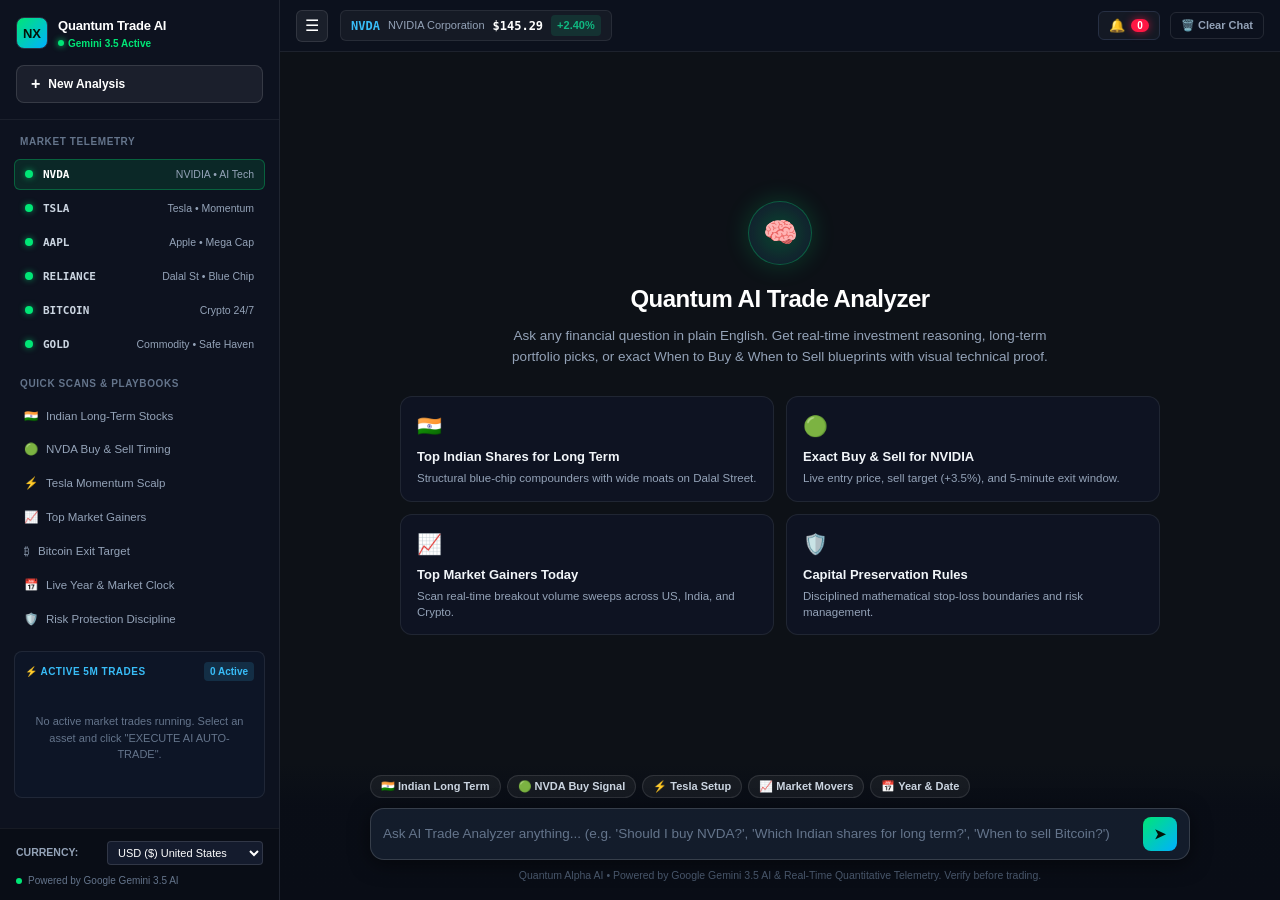
==== commit 85d55252: "Strip all remaining trading badges and complex boxes for pure minimalist ChatGPT layout with deep ma" ====
--- a/docs/index.html
+++ b/docs/index.html
@@ -7,7 +7,7 @@
   <meta http-equiv="Pragma" content="no-cache">
   <meta http-equiv="Expires" content="0">
   <title>Quantum AI Trade Analyzer • ChatGPT-Style Market Intelligence</title>
-  <link rel="stylesheet" href="style.css?v=5.0">
+  <link rel="stylesheet" href="style.css?v=7.0">
   <script src="lightweight-charts.js"></script>
   <script src="qrcode.min.js"></script>
 </head>
@@ -17,6 +17,7 @@
   <div class="chatgpt-layout">
     
     <!-- Left Collapsible Sidebar -->
+    <div class="sidebar-backdrop" id="sidebarBackdrop" onclick="toggleSidebar()"></div>
     <aside class="chat-sidebar" id="chatSidebar">
       <div class="sidebar-top">
         <div class="brand-row">
@@ -456,7 +457,7 @@
     <button type="button" id="btnSubmitInlineAi"></button>
   </div>
 
-  <script src="client_engine.js?v=5.0"></script>
-  <script src="app.js?v=5.0"></script>
+  <script src="client_engine.js?v=7.0"></script>
+  <script src="app.js?v=7.0"></script>
 </body>
 </html>
--- a/docs/style.css
+++ b/docs/style.css
@@ -4078,3 +4078,470 @@
   color: #475569;
   text-align: center;
 }
+
+/* ========================================================
+   HIGH-FIDELITY CHATGPT-INSPIRED CHAT STREAM & BUBBLES
+   ======================================================== */
+.sidebar-backdrop {
+  display: none;
+  position: fixed;
+  top: 0;
+  left: 0;
+  right: 0;
+  bottom: 0;
+  background: rgba(0, 0, 0, 0.65);
+  backdrop-filter: blur(4px);
+  z-index: 90;
+  transition: opacity 0.2s ease;
+}
+
+@media (max-width: 768px) {
+  .sidebar-backdrop.active {
+    display: block;
+  }
+}
+
+/* Chat Message Rows */
+.chat-message-row {
+  display: flex;
+  width: 100%;
+  margin-bottom: 20px;
+  animation: msgSlideIn 0.25s cubic-bezier(0.16, 1, 0.3, 1);
+}
+
+@keyframes msgSlideIn {
+  from { opacity: 0; transform: translateY(10px); }
+  to { opacity: 1; transform: translateY(0); }
+}
+
+.chat-message-row.user {
+  justify-content: flex-end;
+}
+
+.chat-message-row.assistant {
+  justify-content: flex-start;
+  gap: 12px;
+}
+
+.msg-avatar {
+  width: 32px;
+  height: 32px;
+  min-width: 32px;
+  border-radius: 50%;
+  background: linear-gradient(135deg, rgba(0, 230, 118, 0.2) 0%, rgba(56, 189, 248, 0.2) 100%);
+  border: 1px solid rgba(0, 230, 118, 0.4);
+  display: flex;
+  align-items: center;
+  justify-content: center;
+  font-size: 15px;
+  box-shadow: 0 0 12px rgba(0, 230, 118, 0.25);
+  margin-top: 2px;
+}
+
+.message-bubble {
+  max-width: 85%;
+  font-size: 14px;
+  line-height: 1.6;
+}
+
+.user-bubble {
+  background: #1e293b;
+  color: #ffffff;
+  padding: 12px 18px;
+  border-radius: 20px 20px 4px 20px;
+  border: 1px solid rgba(255, 255, 255, 0.1);
+  box-shadow: 0 4px 16px rgba(0, 0, 0, 0.3);
+  word-break: break-word;
+}
+
+.assistant-bubble {
+  flex: 1;
+  max-width: 100%;
+  background: rgba(15, 22, 36, 0.85);
+  border: 1px solid rgba(255, 255, 255, 0.09);
+  border-radius: 16px;
+  padding: 20px 24px;
+  display: flex;
+  flex-direction: column;
+  gap: 14px;
+  box-shadow: 0 6px 28px rgba(0, 0, 0, 0.4);
+}
+
+.assistant-header {
+  display: flex;
+  align-items: center;
+  gap: 10px;
+  padding-bottom: 10px;
+  border-bottom: 1px solid rgba(255, 255, 255, 0.06);
+  flex-wrap: wrap;
+}
+
+.assistant-name {
+  font-size: 13px;
+  font-weight: 800;
+  color: #fff;
+  letter-spacing: -0.2px;
+}
+
+.model-badge {
+  font-size: 10px;
+  font-weight: 700;
+  background: rgba(56, 189, 248, 0.15);
+  color: #38bdf8;
+  padding: 2px 7px;
+  border-radius: 12px;
+  border: 1px solid rgba(56, 189, 248, 0.3);
+}
+
+.conviction-badge {
+  font-size: 10px;
+  font-weight: 800;
+  background: rgba(0, 230, 118, 0.15);
+  color: #00e676;
+  padding: 2px 7px;
+  border-radius: 12px;
+  margin-left: auto;
+}
+
+.assistant-body {
+  color: #e2e8f0;
+  font-size: 13.5px;
+  line-height: 1.65;
+}
+
+.assistant-body h3, .assistant-body h4 {
+  margin: 14px 0 6px 0;
+  font-weight: 800;
+  color: #ffffff;
+}
+
+.assistant-body p {
+  margin: 8px 0;
+}
+
+.assistant-body ul, .assistant-body ol {
+  margin: 8px 0 8px 20px;
+}
+
+.assistant-body li {
+  margin: 4px 0;
+}
+
+/* Typing / Thinking Indicator */
+.chat-message-row.thinking .assistant-bubble {
+  background: rgba(15, 22, 36, 0.6);
+  border: 1px dashed rgba(56, 189, 248, 0.3);
+  padding: 14px 18px;
+  display: flex;
+  flex-direction: row;
+  align-items: center;
+  gap: 12px;
+}
+
+.typing-indicator {
+  display: flex;
+  align-items: center;
+  gap: 4px;
+}
+
+.typing-indicator span {
+  width: 7px;
+  height: 7px;
+  background: #38bdf8;
+  border-radius: 50%;
+  animation: typingBounce 1.4s infinite ease-in-out both;
+}
+
+.typing-indicator span:nth-child(1) { animation-delay: -0.32s; }
+.typing-indicator span:nth-child(2) { animation-delay: -0.16s; }
+.typing-indicator span:nth-child(3) { animation-delay: 0s; }
+
+@keyframes typingBounce {
+  0%, 80%, 100% { transform: scale(0.6); opacity: 0.4; }
+  40% { transform: scale(1.1); opacity: 1; }
+}
+
+.thinking-label {
+  font-size: 12px;
+  color: #94a3b8;
+  font-style: italic;
+}
+
+/* Message Actions Toolbar */
+.assistant-actions {
+  display: flex;
+  align-items: center;
+  gap: 8px;
+  padding-top: 10px;
+  border-top: 1px solid rgba(255, 255, 255, 0.05);
+  margin-top: 4px;
+}
+
+.msg-action-btn {
+  background: transparent;
+  border: 1px solid rgba(255, 255, 255, 0.1);
+  color: #94a3b8;
+  font-size: 11px;
+  font-weight: 600;
+  border-radius: 6px;
+  padding: 4px 9px;
+  cursor: pointer;
+  display: flex;
+  align-items: center;
+  gap: 4px;
+  transition: all 0.15s ease;
+}
+
+.msg-action-btn:hover {
+  background: rgba(255, 255, 255, 0.06);
+  color: #38bdf8;
+  border-color: rgba(56, 189, 248, 0.3);
+}
+
+/* Markdown Tables Styling */
+.ai-markdown-table {
+  width: 100%;
+  border-collapse: collapse;
+  margin: 12px 0;
+  font-size: 12px;
+  background: rgba(0, 0, 0, 0.25);
+  border-radius: 8px;
+  overflow: hidden;
+}
+
+.ai-markdown-table th {
+  background: rgba(255, 255, 255, 0.06);
+  color: #38bdf8;
+  font-weight: 700;
+  padding: 8px 12px;
+  text-align: left;
+  border-bottom: 1px solid rgba(255, 255, 255, 0.1);
+}
+
+.ai-markdown-table td {
+  padding: 8px 12px;
+  border-bottom: 1px solid rgba(255, 255, 255, 0.04);
+  color: #cbd5e1;
+}
+
+.ai-markdown-table tr:last-child td {
+  border-bottom: none;
+}
+
+/* ========================================================
+   MINIMALIST CHATGPT DESIGN SYSTEM (CLEAN & SUBTLE)
+   ======================================================== */
+.chat-main {
+  background: #0d1117;
+}
+
+.chat-scroll-container {
+  max-width: 860px;
+  width: 100%;
+  margin: 0 auto;
+  padding: 24px 24px 140px 24px;
+}
+
+.chat-thread {
+  max-width: 820px;
+  width: 100%;
+  display: flex;
+  flex-direction: column;
+  gap: 24px;
+}
+
+.chat-message-row {
+  display: flex;
+  width: 100%;
+  margin-bottom: 8px;
+}
+
+.chat-message-row.user {
+  justify-content: flex-end;
+}
+
+.chat-message-row.assistant {
+  justify-content: flex-start;
+  gap: 14px;
+}
+
+.msg-avatar {
+  width: 28px;
+  height: 28px;
+  min-width: 28px;
+  border-radius: 50%;
+  background: #1e293b;
+  border: 1px solid rgba(255, 255, 255, 0.12);
+  color: #38bdf8;
+  display: flex;
+  align-items: center;
+  justify-content: center;
+  font-size: 13px;
+  font-weight: 900;
+  margin-top: 2px;
+}
+
+.user-bubble {
+  background: #212836;
+  color: #f8fafc;
+  padding: 10px 16px;
+  border-radius: 18px 18px 4px 18px;
+  border: 1px solid rgba(255, 255, 255, 0.08);
+  font-size: 14px;
+  line-height: 1.55;
+  max-width: 78%;
+  box-shadow: none;
+}
+
+.assistant-bubble {
+  flex: 1;
+  background: transparent;
+  border: none;
+  padding: 0;
+  display: flex;
+  flex-direction: column;
+  gap: 10px;
+  box-shadow: none;
+}
+
+.assistant-header {
+  display: flex;
+  align-items: center;
+  gap: 8px;
+  padding-bottom: 4px;
+  border-bottom: none;
+}
+
+.assistant-name {
+  font-size: 13px;
+  font-weight: 700;
+  color: #f1f5f9;
+}
+
+.model-badge {
+  font-size: 9.5px;
+  font-weight: 600;
+  background: rgba(255, 255, 255, 0.06);
+  color: #94a3b8;
+  padding: 2px 6px;
+  border-radius: 4px;
+  border: none;
+}
+
+.assistant-body {
+  color: #cbd5e1;
+  font-size: 14px;
+  line-height: 1.7;
+}
+
+.assistant-body h1, .assistant-body h2, .assistant-body h3, .assistant-body h4 {
+  color: #f8fafc;
+  font-weight: 700;
+  margin: 16px 0 6px 0;
+  letter-spacing: -0.2px;
+}
+
+.assistant-body h1 { font-size: 17px; }
+.assistant-body h2 { font-size: 15px; }
+.assistant-body h3 { font-size: 14px; }
+.assistant-body h4 { font-size: 13px; }
+
+.assistant-body p {
+  margin: 8px 0;
+}
+
+.assistant-body ul, .assistant-body ol {
+  margin: 8px 0 8px 20px;
+}
+
+.assistant-body li {
+  margin: 4px 0;
+}
+
+.assistant-body hr {
+  border: none;
+  border-top: 1px solid rgba(255, 255, 255, 0.08);
+  margin: 16px 0;
+}
+
+/* Minimalist Execution Pill */
+.chat-trade-pill-wrap {
+  margin: 10px 0;
+}
+
+.btn-chat-execute-pill {
+  background: linear-gradient(135deg, rgba(16, 185, 129, 0.2) 0%, rgba(56, 189, 248, 0.2) 100%);
+  border: 1px solid rgba(16, 185, 129, 0.4);
+  color: #10b981;
+  border-radius: 8px;
+  padding: 8px 14px;
+  font-size: 12px;
+  font-weight: 700;
+  cursor: pointer;
+  display: inline-flex;
+  align-items: center;
+  gap: 6px;
+  transition: all 0.2s ease;
+}
+
+.btn-chat-execute-pill:hover {
+  background: rgba(16, 185, 129, 0.3);
+  border-color: #10b981;
+  color: #ffffff;
+  transform: translateY(-1px);
+}
+
+.assistant-actions {
+  display: flex;
+  align-items: center;
+  gap: 6px;
+  padding-top: 4px;
+  border-top: none;
+}
+
+.msg-action-btn {
+  background: transparent;
+  border: none;
+  color: #64748b;
+  font-size: 11px;
+  font-weight: 600;
+  padding: 4px 8px;
+  border-radius: 4px;
+  cursor: pointer;
+  transition: color 0.15s ease;
+}
+
+.msg-action-btn:hover {
+  color: #cbd5e1;
+  background: rgba(255, 255, 255, 0.05);
+}
+
+/* Clean Markdown Tables */
+.ai-markdown-table {
+  width: 100%;
+  border-collapse: collapse;
+  margin: 14px 0;
+  font-size: 12.5px;
+  border: 1px solid rgba(255, 255, 255, 0.08);
+  border-radius: 6px;
+  overflow: hidden;
+}
+
+.ai-markdown-table th {
+  background: rgba(255, 255, 255, 0.04);
+  color: #f1f5f9;
+  font-weight: 600;
+  padding: 8px 12px;
+  text-align: left;
+  border-bottom: 1px solid rgba(255, 255, 255, 0.08);
+}
+
+.ai-markdown-table td {
+  padding: 8px 12px;
+  border-bottom: 1px solid rgba(255, 255, 255, 0.04);
+  color: #cbd5e1;
+}
+
+.ai-markdown-table tr:last-child td {
+  border-bottom: none;
+}
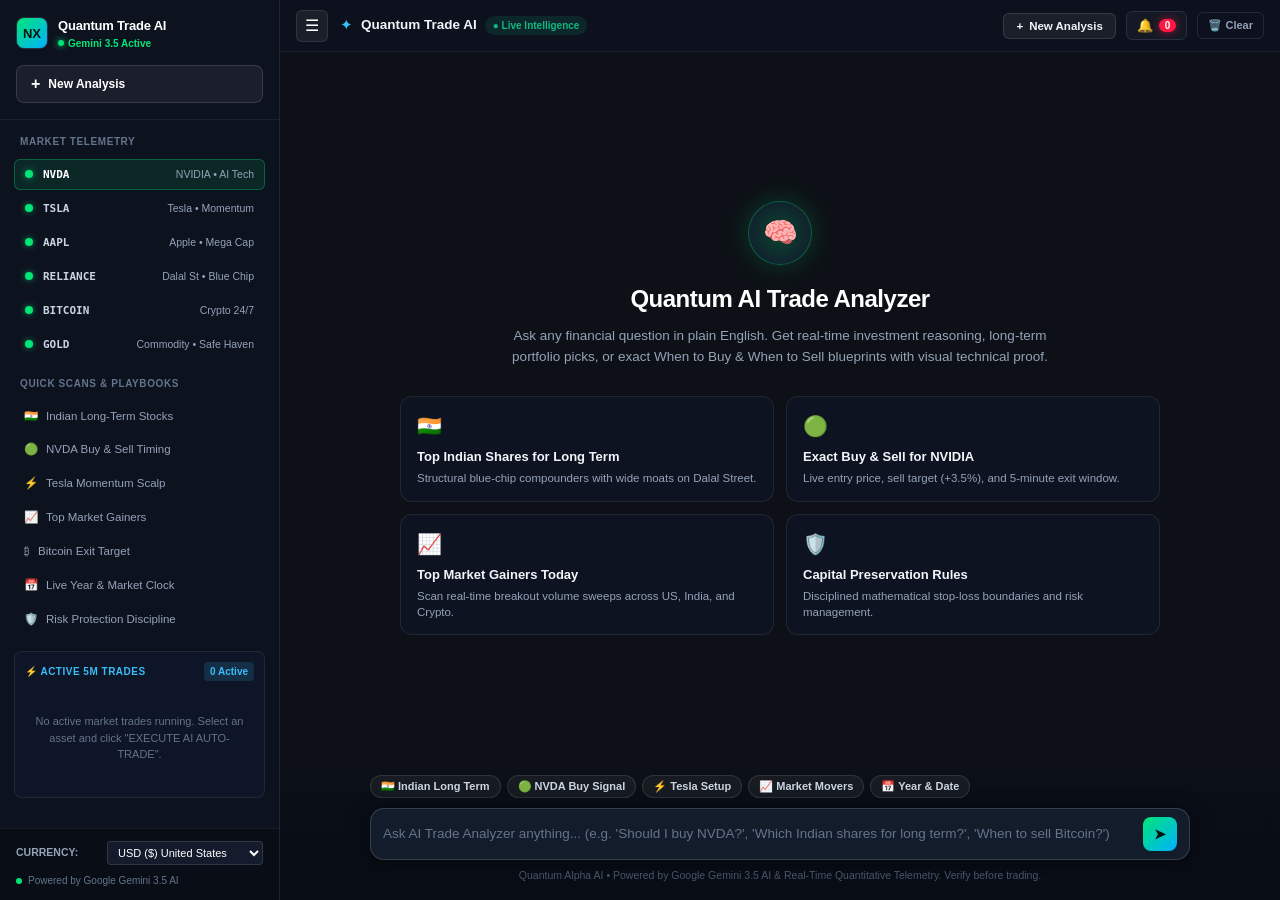
==== commit 3e7af98a: "Add responsive Technical Proof Picture canvas inside AI chat, clean ChatGPT top bar, and fix fallbac" ====
--- a/docs/index.html
+++ b/docs/index.html
@@ -7,7 +7,7 @@
   <meta http-equiv="Pragma" content="no-cache">
   <meta http-equiv="Expires" content="0">
   <title>Quantum AI Trade Analyzer • ChatGPT-Style Market Intelligence</title>
-  <link rel="stylesheet" href="style.css?v=7.0">
+  <link rel="stylesheet" href="style.css?v=8.0">
   <script src="lightweight-charts.js"></script>
   <script src="qrcode.min.js"></script>
 </head>
@@ -144,23 +144,24 @@
           <button type="button" class="btn-menu-hamburger" onclick="toggleSidebar()" title="Toggle Sidebar">
             ☰
           </button>
-          <div class="active-asset-indicator" id="topActiveAssetIndicator">
-            <span class="active-sym" id="topActiveSym">NVDA</span>
-            <span class="active-name" id="topActiveName">NVIDIA Corporation</span>
-            <span class="active-price" id="topActivePrice">$145.29</span>
-            <span class="active-change bull" id="topActiveChange">+2.40%</span>
+          <div class="chat-header-model-pill">
+            <span class="model-sparkle">✦</span>
+            <span class="model-name">Quantum Trade AI</span>
+            <span class="model-status">● Live Intelligence</span>
           </div>
         </div>
 
         <div class="bar-right">
+          <button type="button" class="btn-new-chat-top" onclick="startNewAnalysis()" title="Start New Analysis">
+            <span>+</span> New Analysis
+          </button>
           <!-- Live Notifications Bell -->
           <button type="button" id="btnToggleAlerts" class="btn-alerts-bell" onclick="toggleAlertsDrawer()" title="Signal Alerts">
             <span>🔔</span>
             <span id="alertBellBadge" class="alert-badge">0</span>
           </button>
-
-          <button type="button" class="btn-clear-chat" onclick="startNewAnalysis()" title="Start New Analysis">
-            🗑️ Clear Chat
+          <button type="button" class="btn-clear-chat" onclick="startNewAnalysis()" title="Clear Chat">
+            🗑️ Clear
           </button>
         </div>
       </header>
@@ -457,7 +458,7 @@
     <button type="button" id="btnSubmitInlineAi"></button>
   </div>
 
-  <script src="client_engine.js?v=7.0"></script>
-  <script src="app.js?v=7.0"></script>
+  <script src="client_engine.js?v=8.0"></script>
+  <script src="app.js?v=8.0"></script>
 </body>
 </html>
--- a/docs/style.css
+++ b/docs/style.css
@@ -4329,6 +4329,134 @@
 }
 
 /* ========================================================
+   PROOF PICTURE & CHATGPT CLEAN BAR ADDITIONS
+   ======================================================== */
+.chat-proof-card {
+  margin: 14px 0 10px 0;
+  background: #0d121f;
+  border: 1px solid rgba(56, 189, 248, 0.25);
+  border-radius: 12px;
+  overflow: hidden;
+  box-shadow: 0 4px 20px rgba(0, 0, 0, 0.4);
+}
+.proof-card-header {
+  display: flex;
+  justify-content: space-between;
+  align-items: center;
+  padding: 10px 14px;
+  background: rgba(15, 23, 42, 0.85);
+  border-bottom: 1px solid rgba(255, 255, 255, 0.08);
+}
+.proof-card-title {
+  display: flex;
+  align-items: center;
+  gap: 8px;
+  font-size: 11px;
+  letter-spacing: 0.5px;
+  color: #fff;
+  font-weight: 700;
+}
+.proof-dot {
+  width: 8px;
+  height: 8px;
+  background: #00e676;
+  border-radius: 50%;
+  box-shadow: 0 0 8px #00e676;
+}
+.proof-badge {
+  font-size: 9px;
+  font-weight: 700;
+  color: #38bdf8;
+  background: rgba(56, 189, 248, 0.12);
+  border: 1px solid rgba(56, 189, 248, 0.3);
+  padding: 2px 8px;
+  border-radius: 12px;
+}
+.proof-canvas-container {
+  padding: 12px;
+  background: #060913;
+  display: flex;
+  justify-content: center;
+}
+.chat-proof-canvas {
+  width: 100%;
+  max-width: 640px;
+  height: auto;
+  border-radius: 8px;
+  display: block;
+}
+.proof-card-footer {
+  display: grid;
+  grid-template-columns: repeat(3, 1fr);
+  padding: 10px 14px;
+  background: rgba(15, 23, 42, 0.95);
+  border-top: 1px solid rgba(255, 255, 255, 0.06);
+  gap: 10px;
+}
+.proof-metric {
+  display: flex;
+  flex-direction: column;
+  gap: 2px;
+}
+.proof-metric .metric-lbl {
+  font-size: 9px;
+  font-weight: 700;
+  color: #94a3b8;
+  text-transform: uppercase;
+}
+.proof-metric .metric-val {
+  font-size: 12.5px;
+  font-weight: 800;
+  font-family: monospace;
+}
+.proof-metric.buy .metric-val { color: #00e676; }
+.proof-metric.sell .metric-val { color: #38bdf8; }
+.proof-metric.stop .metric-val { color: #ef4444; }
+
+/* Top Bar Minimalist Header */
+.chat-header-model-pill {
+  display: flex;
+  align-items: center;
+  gap: 8px;
+}
+.model-sparkle {
+  color: #38bdf8;
+  font-size: 15px;
+}
+.model-name {
+  font-size: 13.5px;
+  font-weight: 700;
+  color: #f1f5f9;
+}
+.model-status {
+  font-size: 10px;
+  font-weight: 600;
+  color: #10b981;
+  background: rgba(16, 185, 129, 0.12);
+  padding: 2px 8px;
+  border-radius: 12px;
+}
+.btn-new-chat-top {
+  background: rgba(255, 255, 255, 0.06);
+  border: 1px solid rgba(255, 255, 255, 0.12);
+  color: #f1f5f9;
+  border-radius: 6px;
+  padding: 6px 12px;
+  font-size: 11.5px;
+  font-weight: 600;
+  cursor: pointer;
+  display: flex;
+  align-items: center;
+  gap: 6px;
+  transition: all 0.2s ease;
+}
+.btn-new-chat-top:hover {
+  background: rgba(56, 189, 248, 0.15);
+  border-color: rgba(56, 189, 248, 0.4);
+  color: #38bdf8;
+}
+
+/* ========================================================
    MINIMALIST CHATGPT DESIGN SYSTEM (CLEAN & SUBTLE)
    ======================================================== */
 .chat-main {
@@ -4545,3 +4673,131 @@
 .ai-markdown-table tr:last-child td {
   border-bottom: none;
 }
+
+/* ========================================================
+   PROOF PICTURE & CHATGPT CLEAN BAR ADDITIONS
+   ======================================================== */
+.chat-proof-card {
+  margin: 14px 0 10px 0;
+  background: #0d121f;
+  border: 1px solid rgba(56, 189, 248, 0.25);
+  border-radius: 12px;
+  overflow: hidden;
+  box-shadow: 0 4px 20px rgba(0, 0, 0, 0.4);
+}
+.proof-card-header {
+  display: flex;
+  justify-content: space-between;
+  align-items: center;
+  padding: 10px 14px;
+  background: rgba(15, 23, 42, 0.85);
+  border-bottom: 1px solid rgba(255, 255, 255, 0.08);
+}
+.proof-card-title {
+  display: flex;
+  align-items: center;
+  gap: 8px;
+  font-size: 11px;
+  letter-spacing: 0.5px;
+  color: #fff;
+  font-weight: 700;
+}
+.proof-dot {
+  width: 8px;
+  height: 8px;
+  background: #00e676;
+  border-radius: 50%;
+  box-shadow: 0 0 8px #00e676;
+}
+.proof-badge {
+  font-size: 9px;
+  font-weight: 700;
+  color: #38bdf8;
+  background: rgba(56, 189, 248, 0.12);
+  border: 1px solid rgba(56, 189, 248, 0.3);
+  padding: 2px 8px;
+  border-radius: 12px;
+}
+.proof-canvas-container {
+  padding: 12px;
+  background: #060913;
+  display: flex;
+  justify-content: center;
+}
+.chat-proof-canvas {
+  width: 100%;
+  max-width: 640px;
+  height: auto;
+  border-radius: 8px;
+  display: block;
+}
+.proof-card-footer {
+  display: grid;
+  grid-template-columns: repeat(3, 1fr);
+  padding: 10px 14px;
+  background: rgba(15, 23, 42, 0.95);
+  border-top: 1px solid rgba(255, 255, 255, 0.06);
+  gap: 10px;
+}
+.proof-metric {
+  display: flex;
+  flex-direction: column;
+  gap: 2px;
+}
+.proof-metric .metric-lbl {
+  font-size: 9px;
+  font-weight: 700;
+  color: #94a3b8;
+  text-transform: uppercase;
+}
+.proof-metric .metric-val {
+  font-size: 12.5px;
+  font-weight: 800;
+  font-family: monospace;
+}
+.proof-metric.buy .metric-val { color: #00e676; }
+.proof-metric.sell .metric-val { color: #38bdf8; }
+.proof-metric.stop .metric-val { color: #ef4444; }
+
+/* Top Bar Minimalist Header */
+.chat-header-model-pill {
+  display: flex;
+  align-items: center;
+  gap: 8px;
+}
+.model-sparkle {
+  color: #38bdf8;
+  font-size: 15px;
+}
+.model-name {
+  font-size: 13.5px;
+  font-weight: 700;
+  color: #f1f5f9;
+}
+.model-status {
+  font-size: 10px;
+  font-weight: 600;
+  color: #10b981;
+  background: rgba(16, 185, 129, 0.12);
+  padding: 2px 8px;
+  border-radius: 12px;
+}
+.btn-new-chat-top {
+  background: rgba(255, 255, 255, 0.06);
+  border: 1px solid rgba(255, 255, 255, 0.12);
+  color: #f1f5f9;
+  border-radius: 6px;
+  padding: 6px 12px;
+  font-size: 11.5px;
+  font-weight: 600;
+  cursor: pointer;
+  display: flex;
+  align-items: center;
+  gap: 6px;
+  transition: all 0.2s ease;
+}
+.btn-new-chat-top:hover {
+  background: rgba(56, 189, 248, 0.15);
+  border-color: rgba(56, 189, 248, 0.4);
+  color: #38bdf8;
+}
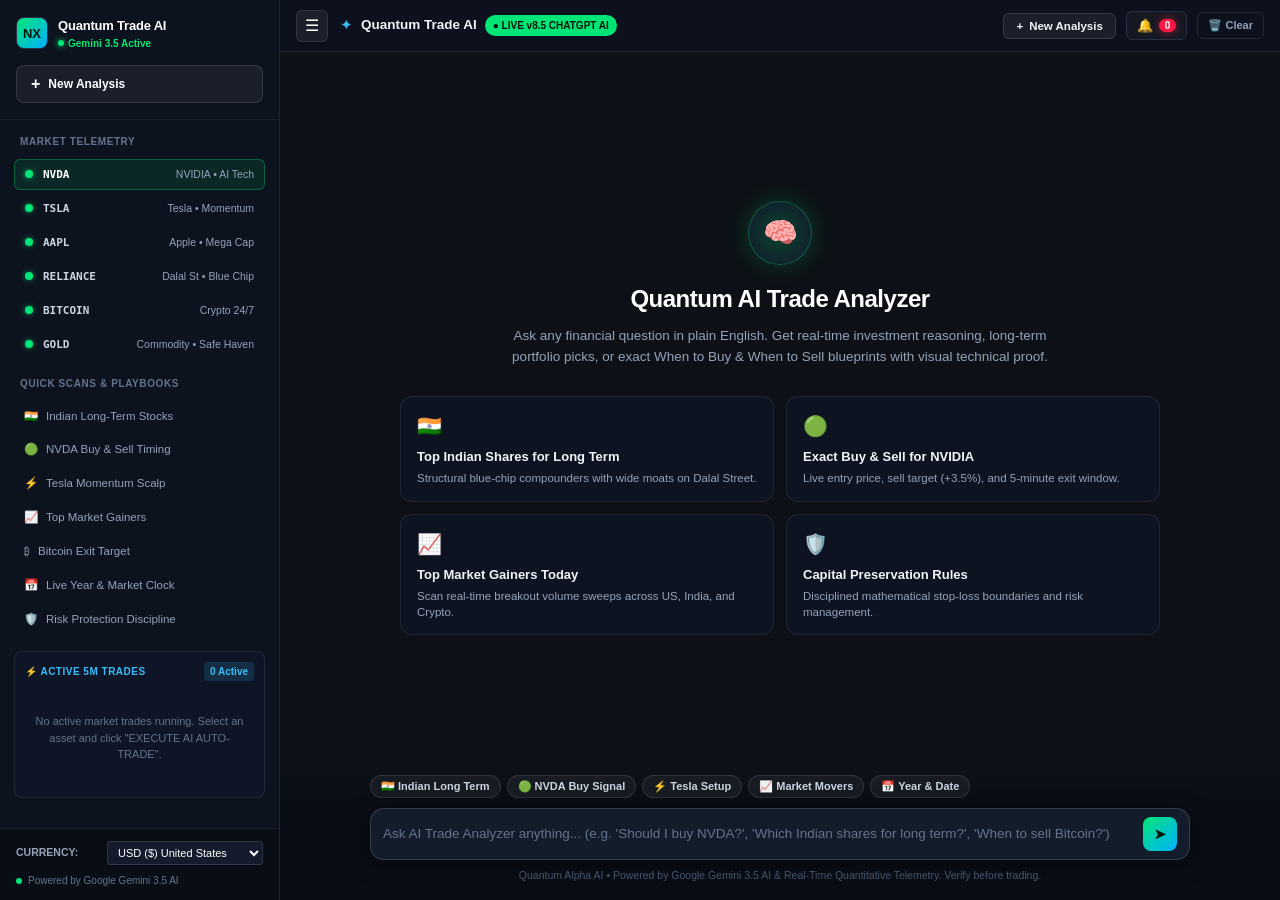
==== commit 94d0d7c0: "Update cache-buster to v8.5 with high-visibility ChatGPT LIVE mode header badge" ====
--- a/docs/index.html
+++ b/docs/index.html
@@ -7,7 +7,7 @@
   <meta http-equiv="Pragma" content="no-cache">
   <meta http-equiv="Expires" content="0">
   <title>Quantum AI Trade Analyzer • ChatGPT-Style Market Intelligence</title>
-  <link rel="stylesheet" href="style.css?v=8.0">
+  <link rel="stylesheet" href="style.css?v=8.5">
   <script src="lightweight-charts.js"></script>
   <script src="qrcode.min.js"></script>
 </head>
@@ -147,7 +147,7 @@
           <div class="chat-header-model-pill">
             <span class="model-sparkle">✦</span>
             <span class="model-name">Quantum Trade AI</span>
-            <span class="model-status">● Live Intelligence</span>
+            <span class="model-status" style="background:#00e676; color:#031409; font-weight:800; font-size:10px; padding:3px 8px; border-radius:12px;">● LIVE v8.5 CHATGPT AI</span>
           </div>
         </div>
 
@@ -458,7 +458,7 @@
     <button type="button" id="btnSubmitInlineAi"></button>
   </div>
 
-  <script src="client_engine.js?v=8.0"></script>
-  <script src="app.js?v=8.0"></script>
+  <script src="client_engine.js?v=8.5"></script>
+  <script src="app.js?v=8.5"></script>
 </body>
 </html>
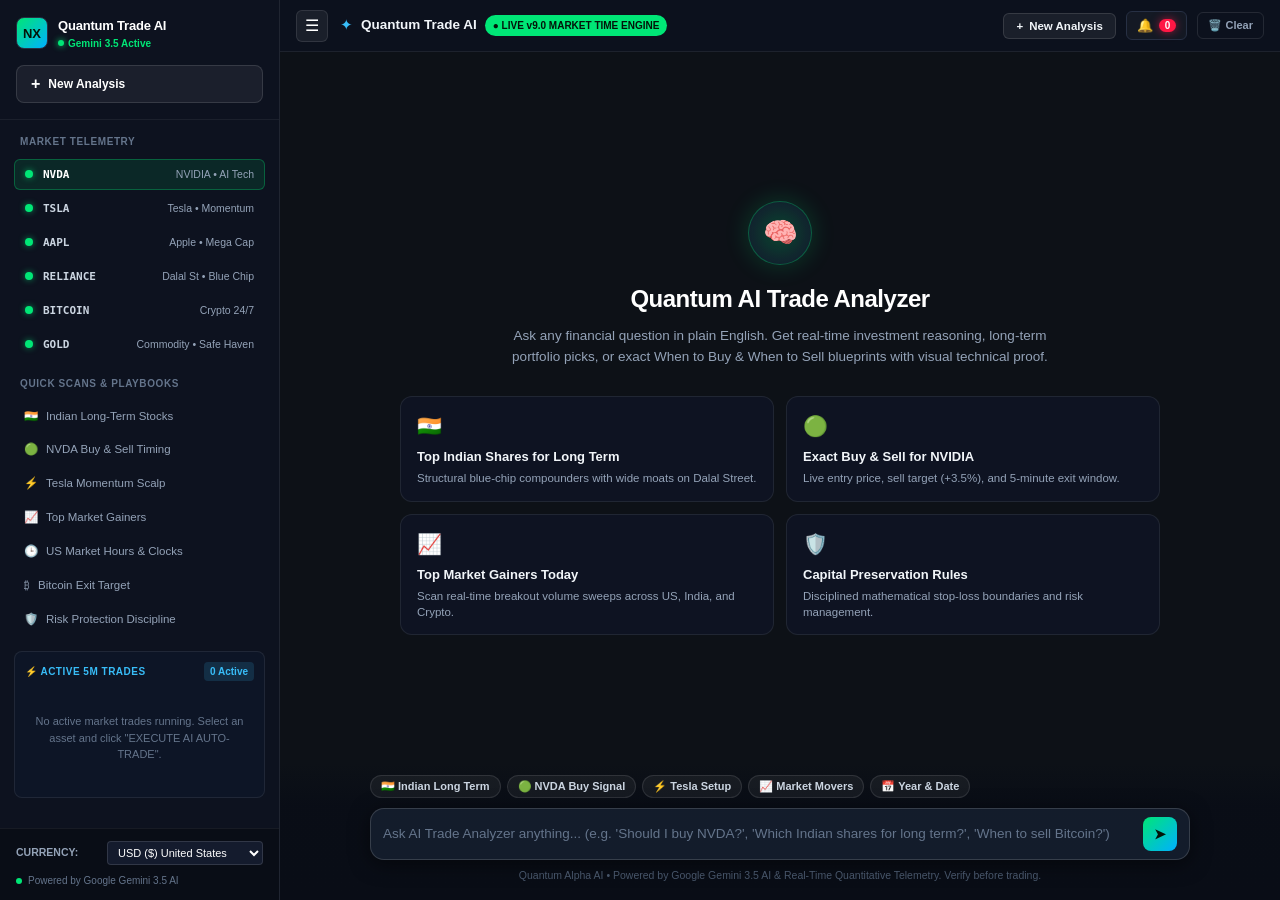
==== commit 67a47d37: "Fix timezone intelligence: provide precise US Eastern, Pacific, and IST market hours and clocks" ====
--- a/docs/index.html
+++ b/docs/index.html
@@ -7,7 +7,7 @@
   <meta http-equiv="Pragma" content="no-cache">
   <meta http-equiv="Expires" content="0">
   <title>Quantum AI Trade Analyzer • ChatGPT-Style Market Intelligence</title>
-  <link rel="stylesheet" href="style.css?v=8.5">
+  <link rel="stylesheet" href="style.css?v=9.0">
   <script src="lightweight-charts.js"></script>
   <script src="qrcode.min.js"></script>
 </head>
@@ -89,11 +89,11 @@
             <button type="button" class="sidebar-prompt-item" onclick="quickFrontAiAsk('Which shares are going UP today?')">
               <span>📈</span> Top Market Gainers
             </button>
+            <button type="button" class="sidebar-prompt-item" onclick="quickFrontAiAsk('What is the current time in America and is US market open?')">
+              <span>🕒</span> US Market Hours & Clocks
+            </button>
             <button type="button" class="sidebar-prompt-item" onclick="quickFrontAiAsk('What is Bitcoin (BTC) outlook and when to sell?')">
               <span>₿</span> Bitcoin Exit Target
-            </button>
-            <button type="button" class="sidebar-prompt-item" onclick="quickFrontAiAsk('which year is today')">
-              <span>📅</span> Live Year & Market Clock
             </button>
             <button type="button" class="sidebar-prompt-item" onclick="quickFrontAiAsk('Common sense: How do I protect my money if price drops?')">
               <span>🛡️</span> Risk Protection Discipline
@@ -147,7 +147,7 @@
           <div class="chat-header-model-pill">
             <span class="model-sparkle">✦</span>
             <span class="model-name">Quantum Trade AI</span>
-            <span class="model-status" style="background:#00e676; color:#031409; font-weight:800; font-size:10px; padding:3px 8px; border-radius:12px;">● LIVE v8.5 CHATGPT AI</span>
+            <span class="model-status" style="background:#00e676; color:#031409; font-weight:800; font-size:10px; padding:3px 8px; border-radius:12px;">● LIVE v9.0 MARKET TIME ENGINE</span>
           </div>
         </div>
 
@@ -458,7 +458,7 @@
     <button type="button" id="btnSubmitInlineAi"></button>
   </div>
 
-  <script src="client_engine.js?v=8.5"></script>
-  <script src="app.js?v=8.5"></script>
+  <script src="client_engine.js?v=9.0"></script>
+  <script src="app.js?v=9.0"></script>
 </body>
 </html>
